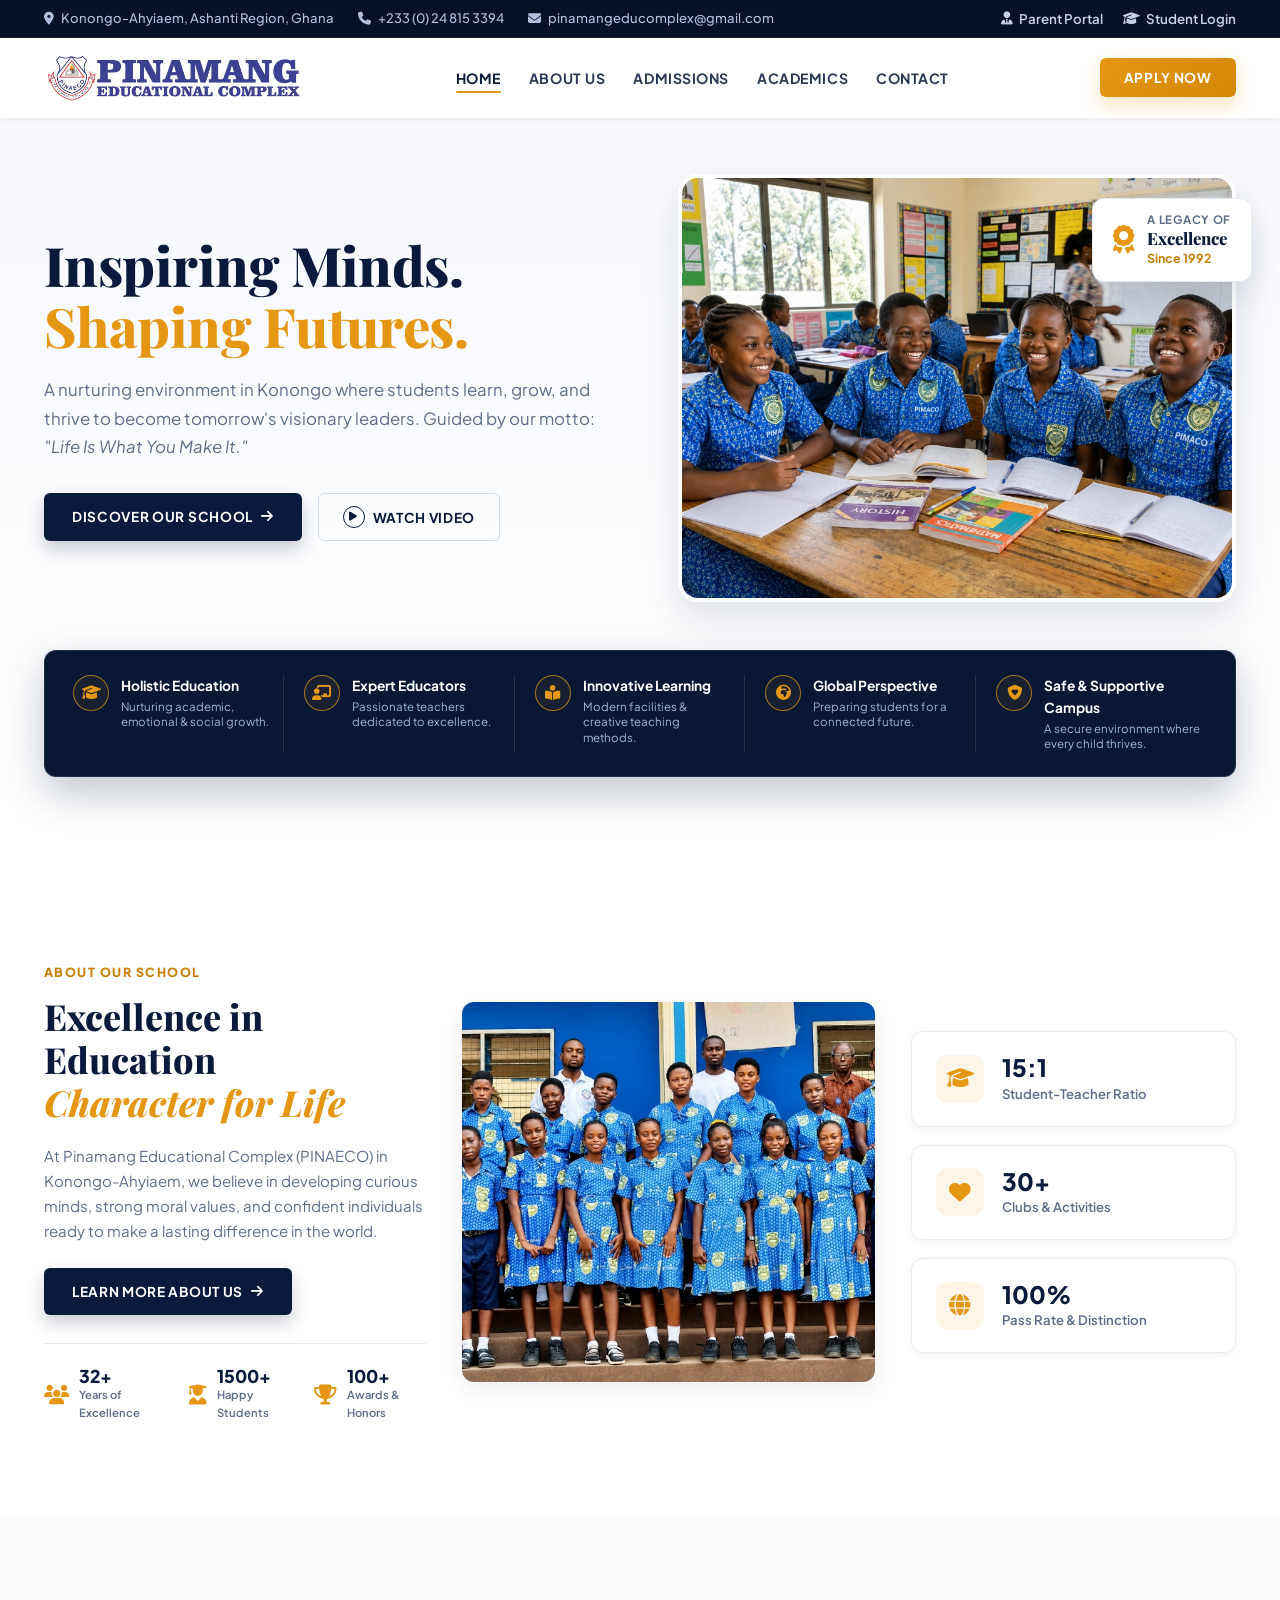
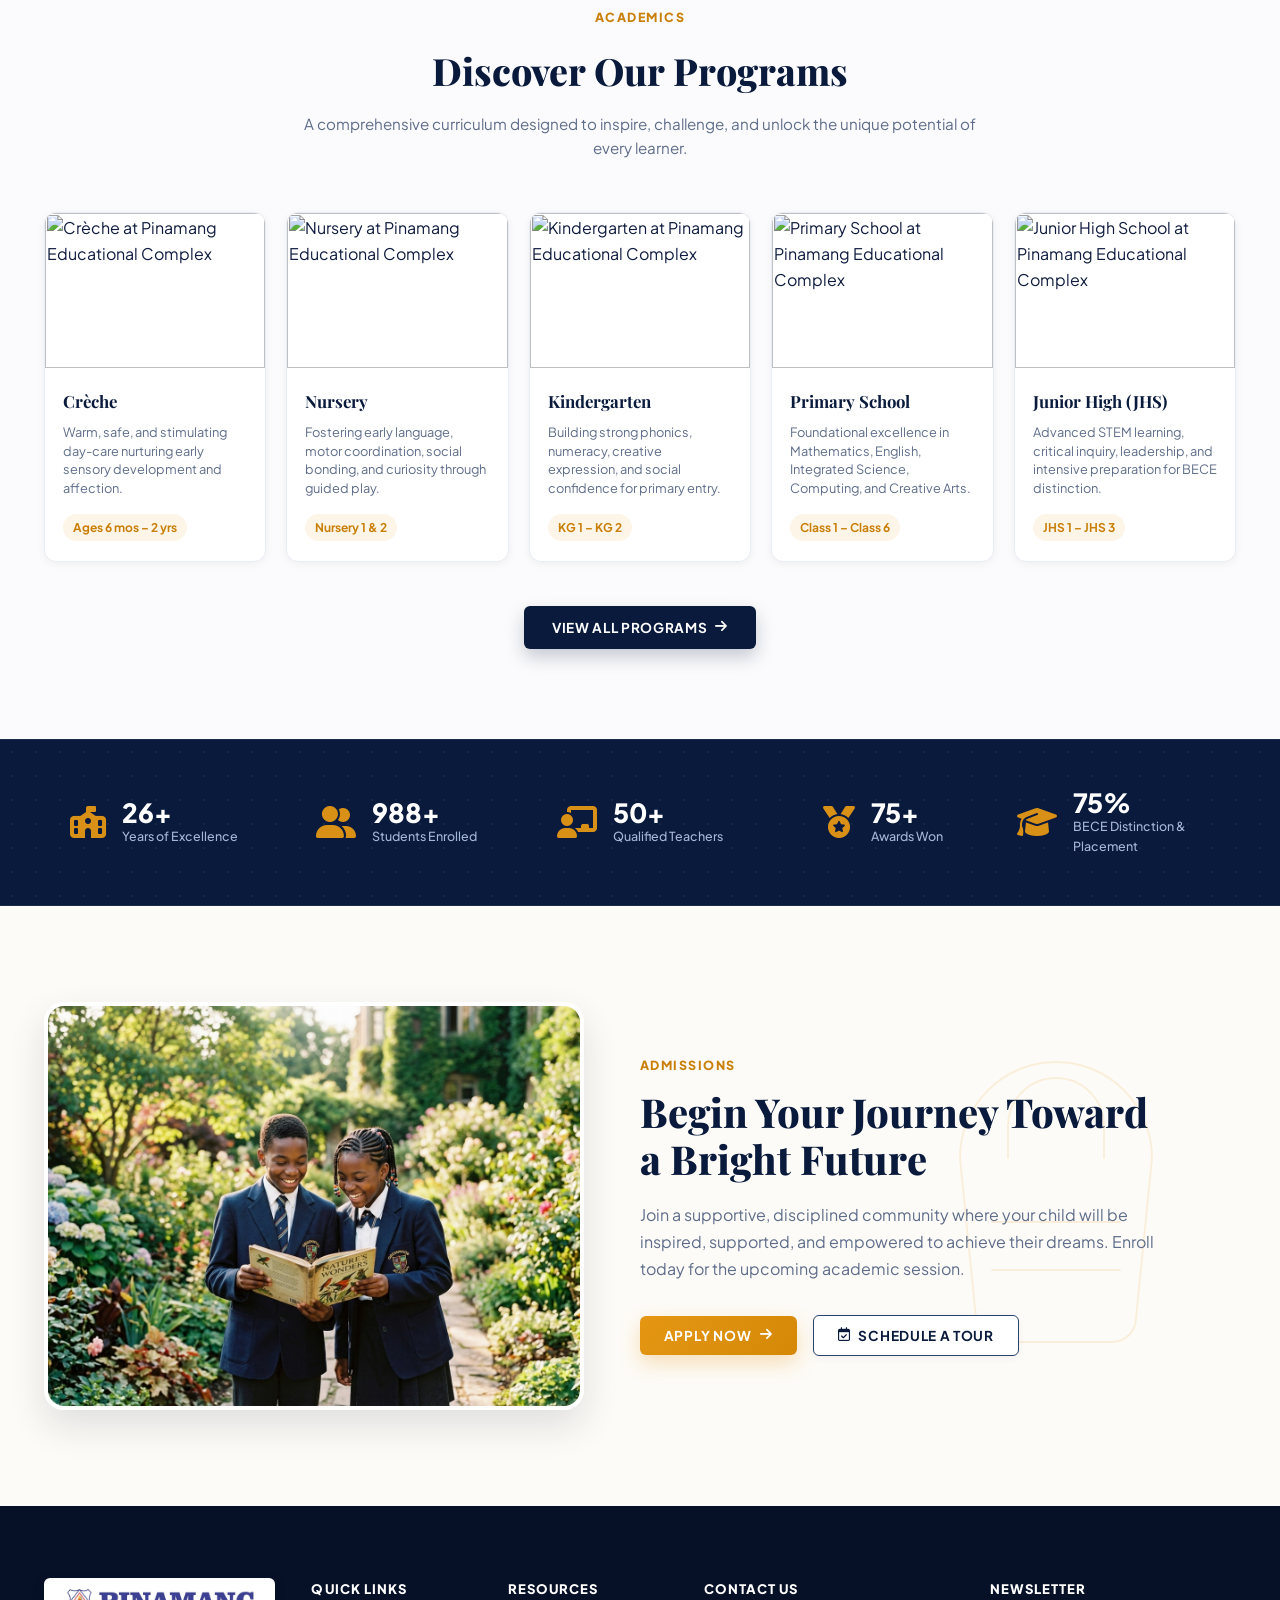
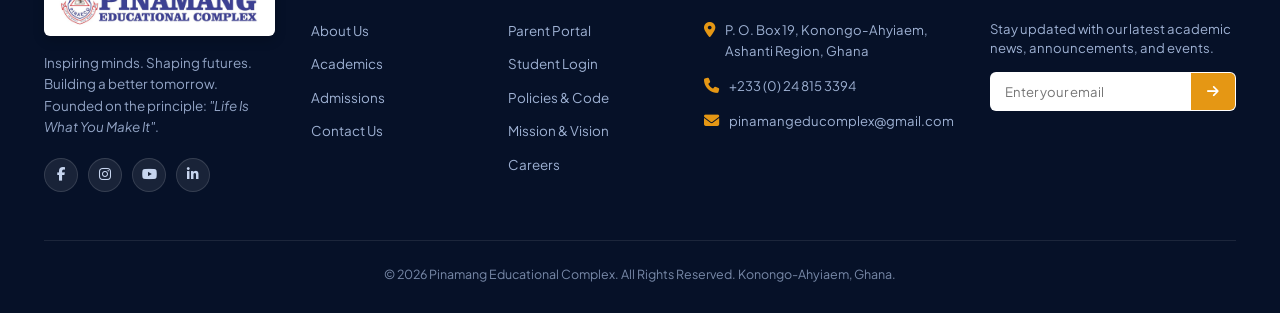
==== index.html @ 4470c917 "first commit" ====
<!-- ==========================================================================
       SEO, AEO (Answer Engine Optimization) & GEO (Generative Engine Optimization)
       ========================================================================== -->
  <title>Pinamang Educational Complex | Konongo - Excellence in Basic Education</title>
  <meta name="description" content="Pinamang Educational Complex (PINAECO) in Konongo-Ahyiaem, Ghana. Established in 1992. Premier Crèche, Nursery, Kindergarten, Primary & JHS education. Motto: 'Life Is What You Make It'.">
  <meta name="keywords" content="Pinamang Educational Complex, PINAECO, Konongo school, basic school Konongo-Ahyiaem, best JHS Ashanti Region, BECE distinction Konongo, private school Ghana">
  <meta name="author" content="Pinamang Educational Complex">
  <meta name="robots" content="index, follow, max-snippet:-1, max-image-preview:large, max-video-preview:-1">
  <link rel="canonical" href="http://localhost:3000/">

  <!-- Open Graph / Social -->
  <meta property="og:type" content="website">
  <meta property="og:url" content="http://localhost:3000/">
  <meta property="og:title" content="Pinamang Educational Complex | Konongo, Ghana">
  <meta property="og:description" content="Inspiring Minds, Shaping Futures since 1992. Providing high-standard Crèche, Nursery, Kindergarten, Primary and JHS education in Konongo-Ahyiaem, Ghana.">
  <meta property="og:image" content="http://localhost:3000/assets/images/hero_students.jpg">
  <meta property="og:locale" content="en_GH">
  <meta property="og:site_name" content="Pinamang Educational Complex">

  <!-- Twitter Card -->
  <meta name="twitter:card" content="summary_large_image">
  <meta name="twitter:title" content="Pinamang Educational Complex | Konongo">
  <meta name="twitter:description" content="Inspiring Minds, Shaping Futures since 1992 in Konongo-Ahyiaem, Ghana.">
  <meta name="twitter:image" content="http://localhost:3000/assets/images/hero_students.jpg">

  <!-- Geographic Meta Tags (GEO Local Search) -->
  <meta name="geo.region" content="GH-AH">
  <meta name="geo.placename" content="Konongo-Ahyiaem">
  <meta name="geo.position" content="6.6167;-1.2167">
  <meta name="ICBM" content="6.6167, -1.2167">

  <!-- Google Fonts: Playfair Display & Plus Jakarta Sans -->
  <link rel="preconnect" href="https://fonts.googleapis.com">
  <link rel="preconnect" href="https://fonts.gstatic.com" crossorigin>
  <link href="https://fonts.googleapis.com/css2?family=Playfair+Display:ital,wght@0,600;0,700;0,800;1,600;1,700&family=Plus+Jakarta+Sans:wght@400;500;600;700;800&display=swap" rel="stylesheet">
  
  <!-- FontAwesome Icons -->
  <link rel="stylesheet" href="https://cdnjs.cloudflare.com/ajax/libs/font-awesome/6.5.1/css/all.min.css">
  
  <!-- Custom Styles & Favicon -->
  <link rel="icon" type="image/png" href="assets/images/favicon.png">
  <link rel="stylesheet" href="styles.css">

  <!-- Schema.org JSON-LD (AEO & GEO Knowledge Graph) -->
  <script type="application/ld+json">
  {
    "@context": "https://schema.org",
    "@type": "School",
    "name": "Pinamang Educational Complex",
    "alternateName": "PINAECO",
    "url": "http://localhost:3000",
    "logo": "http://localhost:3000/assets/images/pinamang_logo.png",
    "image": "http://localhost:3000/assets/images/hero_students.jpg",
    "description": "Pinamang Educational Complex in Konongo-Ahyiaem provides comprehensive Crèche, Nursery, Kindergarten, Primary, and Junior High School education.",
    "foundingDate": "1992",
    "slogan": "Life Is What You Make It",
    "address": {
      "@type": "PostalAddress",
      "postOfficeBoxNumber": "P. O. Box 19",
      "addressLocality": "Konongo-Ahyiaem",
      "addressRegion": "Ashanti Region",
      "addressCountry": "GH"
    },
    "geo": {
      "@type": "GeoCoordinates",
      "latitude": "6.6167",
      "longitude": "-1.2167"
    },
    "telephone": "+233248153394",
    "email": "pinamangeducomplex@gmail.com",
    "openingHours": "Mo-Fr 07:30-16:00"
  }
  </script>
</head>
<body>

  <!-- ==========================================================================
       ANIMATED PAGE PRELOADER (PINAECO CREST)
       ========================================================================== -->
  <div class="page-loader" id="pageLoader" aria-hidden="true">
    <div class="loader-crest-wrapper">
      <div class="loader-glow-ring"></div>
      <img src="assets/images/pinamang_crest.png" alt="PINAECO Crest" class="loader-crest-img">
    </div>
    <div class="loader-text-block">
      <div class="loader-school-title">Pinamang Educational Complex</div>
      <div class="loader-school-motto">"Life Is What You Make It"</div>
      <div class="loader-progress-bar">
        <div class="loader-progress-fill"></div>
      </div>
    </div>
  </div>

  <!-- ==========================================================================
       1. TOP UTILITY ANNOUNCEMENT BAR
       ========================================================================== -->
  <aside class="top-bar" aria-label="Quick Contact and Portals">
    <div class="container">
      <div class="top-bar-inner">
        <div class="top-contact-info">
          <span><i class="fa-solid fa-location-dot"></i> Konongo-Ahyiaem, Ashanti Region, Ghana</span>
          <a href="tel:+233248153394"><i class="fa-solid fa-phone"></i> +233 (0) 24 815 3394</a>
          <a href="mailto:pinamangeducomplex@gmail.com"><i class="fa-solid fa-envelope"></i> pinamangeducomplex@gmail.com</a>
        </div>
        <div class="top-portal-links">
          <button class="portal-link" id="openParentPortalBtn">
            <i class="fa-solid fa-user-tie"></i> Parent Portal
          </button>
          <button class="portal-link" id="openStudentPortalBtn">
            <i class="fa-solid fa-graduation-cap"></i> Student Login
          </button>
        </div>
      </div>
    </div>
  </aside>

  <!-- ==========================================================================
       2. MAIN NAVIGATION HEADER
       ========================================================================== -->
  <header class="main-header" id="mainHeader">
    <div class="container">
      <div class="header-inner">
        <!-- Official Logo -->
        <a href="#home" class="brand-logo" id="brandLogo">
          <img src="assets/images/pinamang_logo.png" alt="Pinamang Educational Complex" class="header-logo-img">
        </a>

        <!-- Desktop Navigation -->
        <nav class="nav-container" aria-label="Main Navigation">
          <ul class="nav-menu">
            <li><a href="#home" class="nav-link active">HOME</a></li>
            <li><a href="about.html" class="nav-link">ABOUT US</a></li>
            <li><a href="#admissions" class="nav-link">ADMISSIONS</a></li>
            <li><a href="#academics" class="nav-link">ACADEMICS</a></li>
            <li><a href="#contact" class="nav-link">CONTACT</a></li>
          </ul>
        </nav>

        <!-- Actions -->
        <div class="header-actions">
          <button class="btn-gold" id="headerApplyBtn">
            APPLY NOW
          </button>
          <button class="mobile-toggle-btn" id="mobileMenuToggle" aria-label="Open Navigation Menu">
            <i class="fa-solid fa-bars"></i>
          </button>
        </div>
      </div>
    </div>
  </header>

  <!-- ==========================================================================
       3. HERO SECTION
       ========================================================================== -->
  <section class="hero-section" id="home">
    <div class="container">
      <div class="hero-grid">
        <!-- Hero Text -->
        <div class="hero-content">
          <h1 class="hero-title">
            Inspiring Minds.
            <span class="title-accent">Shaping Futures.</span>
          </h1>
          <p class="hero-subtitle">
            A nurturing environment in Konongo where students learn, grow, and thrive to become tomorrow's visionary leaders. Guided by our motto: <em>"Life Is What You Make It."</em>
          </p>
          <div class="hero-btn-group">
            <a href="#about" class="btn-navy" id="heroDiscoverBtn">
              DISCOVER OUR SCHOOL <i class="fa-solid fa-arrow-right"></i>
            </a>
            <button class="btn-outline-video" id="heroWatchVideoBtn">
              <span class="play-icon-circle"><i class="fa-solid fa-play"></i></span> WATCH VIDEO
            </button>
          </div>
        </div>

        <!-- Hero Image & Floating Badge -->
        <div class="hero-media-wrapper">
          <div class="hero-image-card">
            <img src="assets/images/hero_students.jpg" alt="Pinamang Educational Complex students learning together in classroom" width="600" height="400">
          </div>
          <!-- Floating Legacy Badge -->
          <div class="legacy-badge">
            <i class="fa-solid fa-award badge-icon"></i>
            <div>
              <div class="badge-text-title">A Legacy of</div>
              <div class="badge-main-text">Excellence</div>
              <div class="badge-year">Since 1992</div>
            </div>
          </div>
        </div>
      </div>

      <!-- Floating Navy Feature Bar -->
      <div class="floating-features-bar">
        <div class="features-grid">
          <!-- 1 -->
          <div class="feature-item">
            <div class="feature-icon-box">
              <i class="fa-solid fa-graduation-cap"></i>
            </div>
            <div class="feature-info">
              <h4>Holistic Education</h4>
              <p>Nurturing academic, emotional &amp; social growth.</p>
            </div>
          </div>
          <!-- 2 -->
          <div class="feature-item">
            <div class="feature-icon-box">
              <i class="fa-solid fa-chalkboard-user"></i>
            </div>
            <div class="feature-info">
              <h4>Expert Educators</h4>
              <p>Passionate teachers dedicated to excellence.</p>
            </div>
          </div>
          <!-- 3 -->
          <div class="feature-item">
            <div class="feature-icon-box">
              <i class="fa-solid fa-book-open-reader"></i>
            </div>
            <div class="feature-info">
              <h4>Innovative Learning</h4>
              <p>Modern facilities &amp; creative teaching methods.</p>
            </div>
          </div>
          <!-- 4 -->
          <div class="feature-item">
            <div class="feature-icon-box">
              <i class="fa-solid fa-earth-africa"></i>
            </div>
            <div class="feature-info">
              <h4>Global Perspective</h4>
              <p>Preparing students for a connected future.</p>
            </div>
          </div>
          <!-- 5 -->
          <div class="feature-item">
            <div class="feature-icon-box">
              <i class="fa-solid fa-shield-heart"></i>
            </div>
            <div class="feature-info">
              <h4>Safe &amp; Supportive Campus</h4>
              <p>A secure environment where every child thrives.</p>
            </div>
          </div>
        </div>
      </div>
    </div>
  </section>

  <!-- ==========================================================================
       4. ABOUT OUR SCHOOL SECTION
       ========================================================================== -->
  <section class="about-section" id="about">
    <div class="container">
      <div class="about-grid">
        <!-- Left: Text content -->
        <div class="about-col-left">
          <span class="section-label">ABOUT OUR SCHOOL</span>
          <h2 class="section-title">
            Excellence in Education
            <span class="title-script">Character for Life</span>
          </h2>
          <p class="about-description">
            At Pinamang Educational Complex (PINAECO) in Konongo-Ahyiaem, we believe in developing curious minds, strong moral values, and confident individuals ready to make a lasting difference in the world.
          </p>
          <a href="about.html" class="btn-navy" id="learnMoreAboutBtn">
            LEARN MORE ABOUT US <i class="fa-solid fa-arrow-right"></i>
          </a>
          <div class="about-stats-row">
            <div class="stat-pill-item">
              <i class="fa-solid fa-users stat-pill-icon"></i>
              <div>
                <div class="stat-pill-num">32+</div>
                <div class="stat-pill-lbl">Years of Excellence</div>
              </div>
            </div>
            <div class="stat-pill-item">
              <i class="fa-solid fa-user-graduate stat-pill-icon"></i>
              <div>
                <div class="stat-pill-num">1500+</div>
                <div class="stat-pill-lbl">Happy Students</div>
              </div>
            </div>
            <div class="stat-pill-item">
              <i class="fa-solid fa-trophy stat-pill-icon"></i>
              <div>
                <div class="stat-pill-num">100+</div>
                <div class="stat-pill-lbl">Awards &amp; Honors</div>
              </div>
            </div>
          </div>
        </div>

        <!-- Center: Campus Image -->
        <div class="about-campus-image">
          <img src="assets/images/campus_building.jpg" alt="Pinamang Educational Complex Campus Grounds in Konongo" width="540" height="380">
        </div>

        <!-- Right: Stat Metric Cards -->
        <div class="about-metric-stack">
          <div class="metric-card">
            <div class="metric-card-icon">
              <i class="fa-solid fa-graduation-cap"></i>
            </div>
            <div class="metric-card-content">
              <h3>15:1</h3>
              <p>Student-Teacher Ratio</p>
            </div>
          </div>
          <div class="metric-card">
            <div class="metric-card-icon">
              <i class="fa-solid fa-heart"></i>
            </div>
            <div class="metric-card-content">
              <h3>30+</h3>
              <p>Clubs &amp; Activities</p>
            </div>
          </div>
          <div class="metric-card">
            <div class="metric-card-icon">
              <i class="fa-solid fa-globe"></i>
            </div>
            <div class="metric-card-content">
              <h3>100%</h3>
              <p>Pass Rate &amp; Distinction</p>
            </div>
          </div>
        </div>
      </div>
    </div>
  </section>

  <!-- ==========================================================================
       5. ACADEMICS SECTION ("Discover Our Programs")
       ========================================================================== -->
  <section class="academics-section" id="academics">
    <div class="container">
      <div class="section-header-center">
        <span class="section-label">ACADEMICS</span>
        <h2 class="section-title">Discover Our Programs</h2>
        <p class="section-subtitle">
          A comprehensive curriculum designed to inspire, challenge, and unlock the unique potential of every learner.
        </p>
      </div>

      <div class="programs-grid">
        <!-- 1. Crèche -->
        <div class="program-card" data-program="creche">
          <div class="program-img-box">
            <img src="https://images.unsplash.com/photo-1516627145497-ae6968895b74?auto=format&fit=crop&w=400&q=80" alt="Crèche at Pinamang Educational Complex">
          </div>
          <div class="program-body">
            <h3 class="program-name">Crèche</h3>
            <p class="program-desc">Warm, safe, and stimulating day-care nurturing early sensory development and affection.</p>
            <span class="program-badge-tier">Ages 6 mos – 2 yrs</span>
          </div>
        </div>

        <!-- 2. Nursery -->
        <div class="program-card" data-program="nursery">
          <div class="program-img-box">
            <img src="https://images.unsplash.com/photo-1587654780291-39c9404d746b?auto=format&fit=crop&w=400&q=80" alt="Nursery at Pinamang Educational Complex">
          </div>
          <div class="program-body">
            <h3 class="program-name">Nursery</h3>
            <p class="program-desc">Fostering early language, motor coordination, social bonding, and curiosity through guided play.</p>
            <span class="program-badge-tier">Nursery 1 &amp; 2</span>
          </div>
        </div>

        <!-- 3. Kindergarten (KG) -->
        <div class="program-card" data-program="kindergarten">
          <div class="program-img-box">
            <img src="https://images.unsplash.com/photo-1588072432836-e10032774350?auto=format&fit=crop&w=400&q=80" alt="Kindergarten at Pinamang Educational Complex">
          </div>
          <div class="program-body">
            <h3 class="program-name">Kindergarten</h3>
            <p class="program-desc">Building strong phonics, numeracy, creative expression, and social confidence for primary entry.</p>
            <span class="program-badge-tier">KG 1 – KG 2</span>
          </div>
        </div>

        <!-- 4. Primary School -->
        <div class="program-card" data-program="primary">
          <div class="program-img-box">
            <img src="https://images.unsplash.com/photo-1503676260728-1c00da094a0b?auto=format&fit=crop&w=400&q=80" alt="Primary School at Pinamang Educational Complex">
          </div>
          <div class="program-body">
            <h3 class="program-name">Primary School</h3>
            <p class="program-desc">Foundational excellence in Mathematics, English, Integrated Science, Computing, and Creative Arts.</p>
            <span class="program-badge-tier">Class 1 – Class 6</span>
          </div>
        </div>

        <!-- 5. Junior High School (JHS) -->
        <div class="program-card" data-program="jhs">
          <div class="program-img-box">
            <img src="https://images.unsplash.com/photo-1532094349884-543bc11b234d?auto=format&fit=crop&w=400&q=80" alt="Junior High School at Pinamang Educational Complex">
          </div>
          <div class="program-body">
            <h3 class="program-name">Junior High (JHS)</h3>
            <p class="program-desc">Advanced STEM learning, critical inquiry, leadership, and intensive preparation for BECE distinction.</p>
            <span class="program-badge-tier">JHS 1 – JHS 3</span>
          </div>
        </div>
      </div>

      <div class="academics-cta">
        <button class="btn-navy" id="viewAllProgramsBtn">
          VIEW ALL PROGRAMS <i class="fa-solid fa-arrow-right"></i>
        </button>
      </div>
    </div>
  </section>

  <!-- ==========================================================================
       6. DARK MILESTONE STATS BANNER
       ========================================================================== -->
  <section class="stats-banner-dark" aria-label="School Highlights and Milestones">
    <div class="container">
      <div class="banner-stats-grid">
        <!-- 1 -->
        <div class="banner-stat-item">
          <i class="fa-solid fa-school-flag banner-stat-icon"></i>
          <div>
            <div class="banner-stat-num" data-count="32">32+</div>
            <div class="banner-stat-label">Years of Excellence</div>
          </div>
        </div>
        <!-- 2 -->
        <div class="banner-stat-item">
          <i class="fa-solid fa-user-group banner-stat-icon"></i>
          <div>
            <div class="banner-stat-num" data-count="1500">1500+</div>
            <div class="banner-stat-label">Students Enrolled</div>
          </div>
        </div>
        <!-- 3 -->
        <div class="banner-stat-item">
          <i class="fa-solid fa-chalkboard-user banner-stat-icon"></i>
          <div>
            <div class="banner-stat-num" data-count="80">80+</div>
            <div class="banner-stat-label">Qualified Teachers</div>
          </div>
        </div>
        <!-- 4 -->
        <div class="banner-stat-item">
          <i class="fa-solid fa-medal banner-stat-icon"></i>
          <div>
            <div class="banner-stat-num" data-count="100">100+</div>
            <div class="banner-stat-label">Awards Won</div>
          </div>
        </div>
        <!-- 5 -->
        <div class="banner-stat-item">
          <i class="fa-solid fa-graduation-cap banner-stat-icon"></i>
          <div>
            <div class="banner-stat-num" data-count="98">98%</div>
            <div class="banner-stat-label">BECE Distinction &amp; Placement</div>
          </div>
        </div>
      </div>
    </div>
  </section>

  <!-- ==========================================================================
       7. ADMISSIONS CALLOUT SECTION
       ========================================================================== -->
  <section class="admissions-section" id="admissions">
    <div class="container">
      <div class="admissions-grid">
        <!-- Left: Image -->
        <div class="admissions-media">
          <div class="admissions-image-frame">
            <img src="assets/images/admissions_students.jpg" alt="Students studying together at Pinamang Educational Complex" width="520" height="380">
          </div>
        </div>

        <!-- Right: Content -->
        <div class="admissions-content">
          <span class="section-label">ADMISSIONS</span>
          <h2 class="section-title">
            Begin Your Journey Toward a Bright Future
          </h2>
          <p>
            Join a supportive, disciplined community where your child will be inspired, supported, and empowered to achieve their dreams. Enroll today for the upcoming academic session.
          </p>
          <div class="admissions-btn-group">
            <button class="btn-gold" id="admissionsApplyBtn">
              APPLY NOW <i class="fa-solid fa-arrow-right"></i>
            </button>
            <button class="btn-outline-navy" id="admissionsTourBtn">
              <i class="fa-regular fa-calendar-check"></i> SCHEDULE A TOUR
            </button>
          </div>
        </div>
      </div>
    </div>
  </section>

  <!-- ==========================================================================
       8. COMPREHENSIVE FOOTER
       ========================================================================== -->
  <footer class="main-footer" id="contact">
    <div class="container">
      <div class="footer-top-grid">
        <!-- Col 1: Brand Info -->
        <div class="footer-brand">
          <div class="footer-logo-card">
            <img src="assets/images/pinamang_logo.png" alt="Pinamang Educational Complex" class="footer-logo-img">
          </div>
          <p class="footer-motto-text">
            Inspiring minds. Shaping futures.<br>
            Building a better tomorrow. Founded on the principle: <em>"Life Is What You Make It"</em>.
          </p>
          <div class="footer-social-links">
            <a href="https://facebook.com" target="_blank" rel="noopener noreferrer" class="social-icon-btn" aria-label="Facebook"><i class="fa-brands fa-facebook-f"></i></a>
            <a href="https://instagram.com" target="_blank" rel="noopener noreferrer" class="social-icon-btn" aria-label="Instagram"><i class="fa-brands fa-instagram"></i></a>
            <a href="https://youtube.com" target="_blank" rel="noopener noreferrer" class="social-icon-btn" aria-label="YouTube"><i class="fa-brands fa-youtube"></i></a>
            <a href="https://linkedin.com" target="_blank" rel="noopener noreferrer" class="social-icon-btn" aria-label="LinkedIn"><i class="fa-brands fa-linkedin-in"></i></a>
          </div>
        </div>

        <!-- Col 2: Quick Links -->
        <div class="footer-col">
          <h4 class="footer-col-title">QUICK LINKS</h4>
          <ul class="footer-links-list">
            <li><a href="about.html">About Us</a></li>
            <li><a href="#academics">Academics</a></li>
            <li><a href="#admissions">Admissions</a></li>
            <li><a href="#contact">Contact Us</a></li>
          </ul>
        </div>

        <!-- Col 3: Resources -->
        <div class="footer-col">
          <h4 class="footer-col-title">RESOURCES</h4>
          <ul class="footer-links-list">
            <li><a href="#" class="open-portal-parent">Parent Portal</a></li>
            <li><a href="#" class="open-portal-student">Student Login</a></li>
            <li><a href="about.html#policies">Policies &amp; Code</a></li>
            <li><a href="about.html#mission-vision">Mission &amp; Vision</a></li>
            <li><a href="#contact">Careers</a></li>
          </ul>
        </div>

        <!-- Col 4: Contact Us -->
        <div class="footer-col">
          <h4 class="footer-col-title">CONTACT US</h4>
          <div class="footer-contact-items">
            <div class="footer-contact-item">
              <i class="fa-solid fa-location-dot"></i>
              <span>P. O. Box 19, Konongo-Ahyiaem, Ashanti Region, Ghana</span>
            </div>
            <div class="footer-contact-item">
              <i class="fa-solid fa-phone"></i>
              <span>+233 (0) 24 815 3394</span>
            </div>
            <div class="footer-contact-item">
              <i class="fa-solid fa-envelope"></i>
              <span>pinamangeducomplex@gmail.com</span>
            </div>
          </div>
        </div>

        <!-- Col 5: Newsletter -->
        <div class="footer-col">
          <h4 class="footer-col-title">NEWSLETTER</h4>
          <p class="newsletter-desc">Stay updated with our latest academic news, announcements, and events.</p>
          <form class="newsletter-form" id="newsletterForm">
            <input type="email" class="newsletter-input" placeholder="Enter your email" required id="newsletterEmail">
            <button type="submit" class="newsletter-btn" aria-label="Subscribe to newsletter">
              <i class="fa-solid fa-arrow-right"></i>
            </button>
          </form>
        </div>
      </div>

      <!-- Footer Bottom -->
      <div class="footer-bottom-bar">
        <p>© 2026 Pinamang Educational Complex. All Rights Reserved. Konongo-Ahyiaem, Ghana.</p>
      </div>
    </div>
  </footer>

  <!-- ==========================================================================
       MODALS
       ========================================================================== -->

  <!-- 1. Admission Application Modal (Enhanced Detailed Fields) -->
  <div class="modal-overlay" id="admissionModal">
    <div class="modal-box modal-lg">
      <div class="modal-header">
        <div>
          <h3>Online Admission Application</h3>
          <span style="font-size: 0.76rem; color: #a4b7d8;">Academic Year 2026/2027 • Pinamang Educational Complex</span>
        </div>
        <button class="modal-close-btn" id="closeAdmissionModal" aria-label="Close modal"><i class="fa-solid fa-xmark"></i></button>
      </div>
      <div class="modal-body">
        <form id="admissionForm">
          <!-- Section 1: Student Information -->
          <div class="form-section-title">
            <i class="fa-solid fa-user-graduate"></i> 1. Student Personal Information
          </div>
          
          <div class="form-grid-3">
            <div class="form-group" style="grid-column: span 2;">
              <label class="form-label" for="appStudentName">Student's Full Legal Name <span style="color:red;">*</span></label>
              <input type="text" id="appStudentName" class="form-input" placeholder="e.g. Kwame Osei Mensah" required>
            </div>
            <div class="form-group">
              <label class="form-label" for="appDob">Date of Birth <span style="color:red;">*</span></label>
              <input type="date" id="appDob" class="form-input" required>
            </div>
          </div>

          <div class="form-grid-3">
            <div class="form-group">
              <label class="form-label" for="appGender">Gender <span style="color:red;">*</span></label>
              <select id="appGender" class="form-select" required>
                <option value="">Select Gender</option>
                <option value="male">Male</option>
                <option value="female">Female</option>
              </select>
            </div>
            <div class="form-group">
              <label class="form-label" for="appNationality">Nationality <span style="color:red;">*</span></label>
              <input type="text" id="appNationality" class="form-input" value="Ghanaian" required>
            </div>
            <div class="form-group">
              <label class="form-label" for="appHomeLanguage">Primary Spoken Language</label>
              <input type="text" id="appHomeLanguage" class="form-input" placeholder="e.g. English / Twi">
            </div>
          </div>

          <div class="form-grid-2">
            <div class="form-group">
              <label class="form-label" for="appGrade">Applying For Grade / Level <span style="color:red;">*</span></label>
              <select id="appGrade" class="form-select" required>
                <option value="">Select Level</option>
                <option value="creche">Crèche (Ages 6 mos - 2 yrs)</option>
                <option value="nursery">Nursery (Nursery 1 &amp; 2)</option>
                <option value="kg">Kindergarten (KG 1 - KG 2)</option>
                <option value="primary">Primary School (Class 1 - 6)</option>
                <option value="jhs">Junior High School (JHS 1 - 3)</option>
              </select>
            </div>
            <div class="form-group">
              <label class="form-label" for="appPrevSchool">Previous School Attended (If applicable)</label>
              <input type="text" id="appPrevSchool" class="form-input" placeholder="e.g. St. Peter's Preparatory, Konongo">
            </div>
          </div>

          <!-- Section 2: Parent / Guardian Details -->
          <div class="form-section-title">
            <i class="fa-solid fa-users"></i> 2. Parent / Primary Guardian Details
          </div>

          <div class="form-grid-2">
            <div class="form-group">
              <label class="form-label" for="appParentName">Parent / Guardian Full Name <span style="color:red;">*</span></label>
              <input type="text" id="appParentName" class="form-input" placeholder="e.g. Mr. Emmanuel Mensah" required>
            </div>
            <div class="form-group">
              <label class="form-label" for="appParentRel">Relationship to Student <span style="color:red;">*</span></label>
              <select id="appParentRel" class="form-select" required>
                <option value="">Select Relationship</option>
                <option value="father">Father</option>
                <option value="mother">Mother</option>
                <option value="guardian">Legal Guardian</option>
                <option value="other">Other Relative</option>
              </select>
            </div>
          </div>

          <div class="form-grid-3">
            <div class="form-group">
              <label class="form-label" for="appPhone">Primary Phone <span style="color:red;">*</span></label>
              <input type="tel" id="appPhone" class="form-input" placeholder="e.g. 024 815 3394" required>
            </div>
            <div class="form-group">
              <label class="form-label" for="appWhatsApp">WhatsApp Number</label>
              <input type="tel" id="appWhatsApp" class="form-input" placeholder="e.g. 024 815 3394">
            </div>
            <div class="form-group">
              <label class="form-label" for="appEmail">Email Address <span style="color:red;">*</span></label>
              <input type="email" id="appEmail" class="form-input" placeholder="e.g. parent@gmail.com" required>
            </div>
          </div>

          <div class="form-grid-2">
            <div class="form-group">
              <label class="form-label" for="appDigitalAddress">GhanaPost GPS Digital Address</label>
              <input type="text" id="appDigitalAddress" class="form-input" placeholder="e.g. AK-0024-8153">
            </div>
            <div class="form-group">
              <label class="form-label" for="appOccupation">Occupation / Place of Work</label>
              <input type="text" id="appOccupation" class="form-input" placeholder="e.g. Health Practitioner / Business Owner">
            </div>
          </div>

          <div class="form-group">
            <label class="form-label" for="appAddress">Residential Address in Konongo / Ashanti Region <span style="color:red;">*</span></label>
            <input type="text" id="appAddress" class="form-input" placeholder="e.g. Konongo-Ahyiaem, Near Municipal Assembly" required>
          </div>

          <!-- Section 3: Emergency & Medical Information -->
          <div class="form-section-title">
            <i class="fa-solid fa-heart-pulse"></i> 3. Emergency Contact &amp; Medical Details
          </div>

          <div class="form-grid-3">
            <div class="form-group">
              <label class="form-label" for="appEmergName">Emergency Contact Person</label>
              <input type="text" id="appEmergName" class="form-input" placeholder="e.g. Auntie Mary">
            </div>
            <div class="form-group">
              <label class="form-label" for="appEmergPhone">Emergency Phone</label>
              <input type="tel" id="appEmergPhone" class="form-input" placeholder="e.g. 020 123 4567">
            </div>
            <div class="form-group">
              <label class="form-label" for="appBloodGroup">Blood Group</label>
              <select id="appBloodGroup" class="form-select">
                <option value="">Unknown / Select</option>
                <option value="O+">O Positive (O+)</option>
                <option value="O-">O Negative (O-)</option>
                <option value="A+">A Positive (A+)</option>
                <option value="A-">A Negative (A-)</option>
                <option value="B+">B Positive (B+)</option>
                <option value="B-">B Negative (B-)</option>
                <option value="AB+">AB Positive (AB+)</option>
                <option value="AB-">AB Negative (AB-)</option>
              </select>
            </div>
          </div>

          <div class="form-group">
            <label class="form-label" for="appMedicalNotes">Known Allergies, Dietary Restrictions or Medical Conditions</label>
            <textarea id="appMedicalNotes" class="form-textarea" rows="2" placeholder="e.g. Asthmatic, peanut allergy, or None"></textarea>
          </div>

          <!-- Section 4: Document Checklist & Declaration -->
          <div class="form-section-title">
            <i class="fa-solid fa-file-circle-check"></i> 4. Documents &amp; Parent Declaration
          </div>

          <p class="form-helper-text" style="margin-bottom: 8px;">
            Please indicate documents available for submission during campus verification:
          </p>

          <div class="form-checkbox-group">
            <label class="custom-checkbox-label">
              <input type="checkbox" checked> Copy of Birth Certificate / Weighing Card
            </label>
            <label class="custom-checkbox-label">
              <input type="checkbox" checked> 2 Recent Passport Photographs
            </label>
            <label class="custom-checkbox-label">
              <input type="checkbox"> Previous School Terminal Report (if transferring)
            </label>
            <label class="custom-checkbox-label">
              <input type="checkbox" checked> Health / Immunization Record
            </label>
          </div>

          <div style="margin-top: 14px; padding: 12px 14px; background: #fff8eb; border-left: 3px solid var(--accent-gold); border-radius: var(--radius-sm);">
            <label class="custom-checkbox-label" style="font-weight: 600;">
              <input type="checkbox" required id="appDeclaration">
              I hereby declare that all information provided is accurate, and I agree to uphold Pinamang Educational Complex's school policies and disciplinary code.
            </label>
          </div>

          <button type="submit" class="btn-gold" style="width: 100%; margin-top: 20px; padding: 14px 28px; font-size: 0.92rem;">
            SUBMIT OFFICIAL ADMISSION APPLICATION <i class="fa-solid fa-paper-plane"></i>
          </button>
        </form>
      </div>
    </div>
  </div>

  <!-- 2. Schedule a Tour Modal -->
  <div class="modal-overlay" id="tourModal">
    <div class="modal-box">
      <div class="modal-header">
        <h3>Schedule a Campus Tour</h3>
        <button class="modal-close-btn" id="closeTourModal"><i class="fa-solid fa-xmark"></i></button>
      </div>
      <div class="modal-body">
        <p style="font-size: 0.88rem; color: var(--text-muted); margin-bottom: 16px;">
          Experience our vibrant classrooms, modern science laboratories, sports grounds, and scenic Konongo campus in person.
        </p>
        <form id="tourForm">
          <div class="form-group">
            <label class="form-label" for="tourName">Your Full Name</label>
            <input type="text" id="tourName" class="form-input" placeholder="e.g. Sarah Osei" required>
          </div>
          <div class="form-grid-2">
            <div class="form-group">
              <label class="form-label" for="tourDate">Preferred Date</label>
              <input type="date" id="tourDate" class="form-input" required>
            </div>
            <div class="form-group">
              <label class="form-label" for="tourTime">Preferred Time Slot</label>
              <select id="tourTime" class="form-select" required>
                <option value="09:00">Morning (9:00 AM - 11:00 AM)</option>
                <option value="14:00">Afternoon (2:00 PM - 4:00 PM)</option>
              </select>
            </div>
          </div>
          <div class="form-grid-2">
            <div class="form-group">
              <label class="form-label" for="tourPhone">Phone Number</label>
              <input type="tel" id="tourPhone" class="form-input" placeholder="024 815 3394" required>
            </div>
            <div class="form-group">
              <label class="form-label" for="tourVisitors">Number of Visitors</label>
              <input type="number" id="tourVisitors" class="form-input" value="2" min="1" max="10">
            </div>
          </div>
          <button type="submit" class="btn-navy" style="width: 100%; margin-top: 10px;">
            CONFIRM TOUR RESERVATION <i class="fa-regular fa-calendar-check"></i>
          </button>
        </form>
      </div>
    </div>
  </div>

  <!-- 3. Portal Login Modal -->
  <div class="modal-overlay" id="portalModal">
    <div class="modal-box">
      <div class="modal-header">
        <h3 id="portalModalTitle">School Portal Login</h3>
        <button class="modal-close-btn" id="closePortalModal"><i class="fa-solid fa-xmark"></i></button>
      </div>
      <div class="modal-body">
        <form id="portalForm">
          <div class="form-group">
            <label class="form-label" for="portalId" id="portalIdLabel">Student / Parent ID</label>
            <input type="text" id="portalId" class="form-input" placeholder="e.g. PEC-2026-042" required>
          </div>
          <div class="form-group">
            <label class="form-label" for="portalPassword">Password</label>
            <input type="password" id="portalPassword" class="form-input" placeholder="••••••••" required>
          </div>
          <div style="display: flex; justify-content: space-between; align-items: center; margin-bottom: 18px; font-size: 0.82rem;">
            <label><input type="checkbox" checked> Remember me</label>
            <a href="#" style="color: var(--accent-gold); font-weight: 600;">Forgot password?</a>
          </div>
          <button type="submit" class="btn-navy" style="width: 100%;">
            SIGN IN TO PORTAL <i class="fa-solid fa-arrow-right-to-bracket"></i>
          </button>
        </form>
      </div>
    </div>
  </div>

  <!-- 4. Video Tour Modal -->
  <div class="modal-overlay" id="videoModal">
    <div class="modal-box" style="max-width: 720px; background: #000; border-radius: 12px; overflow: hidden;">
      <div class="modal-header" style="background: #111; border-bottom: 1px solid #333;">
        <h3>Pinamang Educational Complex - Campus Video Showcase</h3>
        <button class="modal-close-btn" id="closeVideoModal"><i class="fa-solid fa-xmark"></i></button>
      </div>
      <div class="modal-body" style="padding: 0;">
        <div style="position: relative; padding-bottom: 56.25%; height: 0; overflow: hidden;">
          <iframe style="position: absolute; top:0; left: 0; width: 100%; height: 100%; border:0;" 
                  src="https://www.youtube-nocookie.com/embed/dQw4w9WgXcQ?autoplay=0" 
                  title="Pinamang Video Showcase" 
                  allow="accelerometer; autoplay; clipboard-write; encrypted-media; gyroscope; picture-in-picture" 
                  allowfullscreen>
          </iframe>
        </div>
      </div>
    </div>
  </div>

  <!-- Toast Notification -->
  <div class="toast-notification" id="toastNotice">
    <i class="fa-solid fa-circle-check" style="color: var(--accent-gold); font-size: 1.2rem;"></i>
    <span id="toastMessage">Success notification</span>
  </div>

  <!-- Script -->
  <script src="app.js"></script>
</body>
</html>
---- styles.css ----
/* ==========================================================================
   PINAMANG EDUCATIONAL COMPLEX (PINAECO) - KONONGO
   Primary Stylesheet & Design System
   ========================================================================== */

:root {
  /* Brand Color Palette */
  --primary-navy: #091a3c;
  --primary-navy-dark: #061128;
  --primary-navy-light: #122856;
  --navy-accent-bar: #081734;
  --accent-gold: #e59714;
  --accent-gold-hover: #c97f08;
  --accent-gold-light: #fdf5e7;
  --accent-gold-badge: #d48806;
  
  /* Neutral Palette */
  --bg-page: #fbfbfe;
  --bg-warm-card: #f9f7f4;
  --bg-card-hover: #ffffff;
  --bg-light-blue: #f2f5fb;
  --text-dark: #0f1c3f;
  --text-muted: #5e6d8a;
  --text-light: #8e9bb3;
  --white: #ffffff;
  --border-light: #e5ebf5;
  --border-card: #e8ecf4;
  
  /* Shadows & Elevations */
  --shadow-sm: 0 2px 8px rgba(9, 26, 60, 0.05);
  --shadow-md: 0 8px 24px rgba(9, 26, 60, 0.08);
  --shadow-lg: 0 16px 36px rgba(9, 26, 60, 0.12);
  --shadow-xl: 0 24px 48px rgba(9, 26, 60, 0.16);
  --shadow-gold: 0 8px 20px rgba(229, 151, 20, 0.28);
  
  /* Typography */
  --font-serif: 'Playfair Display', Georgia, serif;
  --font-sans: 'Plus Jakarta Sans', -apple-system, BlinkMacSystemFont, 'Segoe UI', Roboto, sans-serif;
  
  /* Layout & Transitions */
  --container-max: 1240px;
  --transition-fast: 0.2s cubic-bezier(0.4, 0, 0.2, 1);
  --transition-normal: 0.3s cubic-bezier(0.4, 0, 0.2, 1);
  --radius-sm: 6px;
  --radius-md: 12px;
  --radius-lg: 20px;
  --radius-pill: 9999px;
}

/* Reset & Base Styles */
*, *::before, *::after {
  margin: 0;
  padding: 0;
  box-sizing: border-box;
}

html {
  scroll-behavior: smooth;
  font-size: 16px;
}

body {
  font-family: var(--font-sans);
  background-color: var(--bg-page);
  color: var(--text-dark);
  line-height: 1.6;
  overflow-x: hidden;
  -webkit-font-smoothing: antialiased;
}

img {
  max-width: 100%;
  height: auto;
  display: block;
}

a {
  text-decoration: none;
  color: inherit;
  transition: color var(--transition-fast);
}

button {
  cursor: pointer;
  border: none;
  background: none;
  font-family: inherit;
}

.container {
  width: 100%;
  max-width: var(--container-max);
  margin: 0 auto;
  padding: 0 24px;
}

/* ==========================================================================
   TOP UTILITY BAR
   ========================================================================== */
.top-bar {
  background-color: var(--primary-navy-dark);
  color: #c7d2e9;
  font-size: 0.815rem;
  font-weight: 500;
  border-bottom: 1px solid rgba(255, 255, 255, 0.08);
  position: relative;
  z-index: 50;
}

.top-bar-inner {
  display: flex;
  justify-content: space-between;
  align-items: center;
  padding: 8px 0;
  flex-wrap: wrap;
  gap: 12px;
}

.top-contact-info {
  display: flex;
  align-items: center;
  gap: 24px;
  flex-wrap: wrap;
}

.top-contact-info a, .top-contact-info span {
  display: inline-flex;
  align-items: center;
  gap: 7px;
  color: #b0bfdc;
}

.top-contact-info a:hover {
  color: var(--accent-gold);
}

.top-portal-links {
  display: flex;
  align-items: center;
  gap: 20px;
}

.portal-link {
  display: inline-flex;
  align-items: center;
  gap: 6px;
  color: #c7d2e9;
  font-weight: 600;
  cursor: pointer;
  transition: color var(--transition-fast);
}

.portal-link:hover {
  color: var(--accent-gold);
}

/* ==========================================================================
   MAIN HEADER / NAVIGATION
   ========================================================================== */
.main-header {
  background: var(--white);
  box-shadow: var(--shadow-sm);
  position: sticky;
  top: 0;
  z-index: 1000;
  transition: all var(--transition-normal);
}

.main-header.scrolled {
  box-shadow: 0 6px 20px rgba(9, 26, 60, 0.1);
  padding: 2px 0;
}

.header-inner {
  display: flex;
  justify-content: space-between;
  align-items: center;
  padding: 14px 0;
}

/* Brand Logo */
.brand-logo {
  display: flex;
  align-items: center;
  gap: 12px;
  text-decoration: none;
}

.header-logo-img {
  height: 52px;
  max-height: 52px;
  width: auto;
  object-fit: contain;
  transition: transform var(--transition-fast);
}

.brand-logo:hover .header-logo-img {
  transform: scale(1.02);
}

.footer-logo-card {
  background: var(--white);
  padding: 8px 14px;
  border-radius: var(--radius-sm);
  display: inline-block;
  margin-bottom: 16px;
  box-shadow: 0 4px 12px rgba(0, 0, 0, 0.2);
}

.footer-logo-img {
  height: 42px;
  width: auto;
  object-fit: contain;
  display: block;
}

/* Nav Menu */
.nav-menu {
  display: flex;
  align-items: center;
  gap: 28px;
  list-style: none;
}

.nav-link {
  font-size: 0.88rem;
  font-weight: 700;
  color: #2b3956;
  letter-spacing: 0.04em;
  text-transform: uppercase;
  position: relative;
  padding: 6px 0;
  transition: color var(--transition-fast);
}

.nav-link::after {
  content: '';
  position: absolute;
  bottom: 0;
  left: 0;
  width: 0%;
  height: 2.5px;
  background-color: var(--accent-gold);
  border-radius: 2px;
  transition: width var(--transition-normal);
}

.nav-link:hover, .nav-link.active {
  color: var(--primary-navy);
}

.nav-link:hover::after, .nav-link.active::after {
  width: 100%;
}

.header-actions {
  display: flex;
  align-items: center;
  gap: 16px;
}

/* Primary Button */
.btn-gold {
  background: linear-gradient(135deg, #e59714 0%, #d48806 100%);
  color: var(--white);
  font-weight: 700;
  font-size: 0.85rem;
  letter-spacing: 0.06em;
  text-transform: uppercase;
  padding: 11px 24px;
  border-radius: var(--radius-sm);
  box-shadow: var(--shadow-gold);
  display: inline-flex;
  align-items: center;
  justify-content: center;
  gap: 8px;
  transition: all var(--transition-fast);
}

.btn-gold:hover {
  background: linear-gradient(135deg, #f0a324 0%, #de910f 100%);
  transform: translateY(-1.5px);
  box-shadow: 0 10px 24px rgba(229, 151, 20, 0.38);
}

.mobile-toggle-btn {
  display: none;
  font-size: 1.4rem;
  color: var(--primary-navy);
  padding: 6px;
}

/* ==========================================================================
   HERO SECTION
   ========================================================================== */
.hero-section {
  position: relative;
  background: linear-gradient(180deg, #f7f9fd 0%, #ffffff 100%);
  padding: 56px 0 90px;
  overflow: hidden;
}

.hero-grid {
  display: grid;
  grid-template-columns: 1.05fr 1fr;
  gap: 48px;
  align-items: center;
}

.hero-content {
  max-width: 580px;
}

.hero-title {
  font-family: var(--font-serif);
  font-size: 3.4rem;
  font-weight: 800;
  line-height: 1.12;
  color: var(--primary-navy);
  letter-spacing: -0.01em;
  margin-bottom: 20px;
}

.hero-title .title-accent {
  color: var(--accent-gold);
  display: block;
}

.hero-subtitle {
  font-size: 1.05rem;
  line-height: 1.68;
  color: var(--text-muted);
  margin-bottom: 32px;
}

.hero-btn-group {
  display: flex;
  align-items: center;
  gap: 16px;
  flex-wrap: wrap;
}

.btn-navy {
  background-color: var(--primary-navy);
  color: var(--white);
  font-weight: 700;
  font-size: 0.85rem;
  letter-spacing: 0.05em;
  text-transform: uppercase;
  padding: 13px 28px;
  border-radius: var(--radius-sm);
  display: inline-flex;
  align-items: center;
  gap: 8px;
  box-shadow: 0 8px 18px rgba(9, 26, 60, 0.22);
  transition: all var(--transition-fast);
}

.btn-navy:hover {
  background-color: var(--primary-navy-light);
  transform: translateY(-2px);
  box-shadow: 0 12px 24px rgba(9, 26, 60, 0.3);
}

.btn-outline-video {
  background-color: transparent;
  color: var(--primary-navy);
  border: 1.5px solid #d2dceb;
  font-weight: 700;
  font-size: 0.85rem;
  letter-spacing: 0.05em;
  text-transform: uppercase;
  padding: 12px 24px;
  border-radius: var(--radius-sm);
  display: inline-flex;
  align-items: center;
  gap: 8px;
  transition: all var(--transition-fast);
}

.btn-outline-video:hover {
  border-color: var(--primary-navy);
  background-color: rgba(9, 26, 60, 0.04);
}

.btn-outline-video .play-icon-circle {
  width: 22px;
  height: 22px;
  border-radius: 50%;
  border: 1.5px solid var(--primary-navy);
  display: inline-flex;
  align-items: center;
  justify-content: center;
  font-size: 0.65rem;
}

/* Hero Media Wrap */
.hero-media-wrapper {
  position: relative;
  display: flex;
  justify-content: center;
}

.hero-image-card {
  position: relative;
  width: 100%;
  border-radius: var(--radius-lg);
  overflow: hidden;
  box-shadow: var(--shadow-lg);
  border: 4px solid var(--white);
}

.hero-image-card img {
  width: 100%;
  height: 420px;
  object-fit: cover;
  object-position: top center;
  transition: transform 0.6s ease;
}

.hero-image-card:hover img {
  transform: scale(1.03);
}

/* Legacy Floating Badge */
.legacy-badge {
  position: absolute;
  top: 24px;
  right: -16px;
  background: var(--white);
  padding: 12px 20px;
  border-radius: var(--radius-md);
  box-shadow: var(--shadow-lg);
  display: flex;
  align-items: center;
  gap: 12px;
  border: 1px solid var(--border-light);
  z-index: 10;
  animation: subtleFloat 4s ease-in-out infinite alternate;
}

@keyframes subtleFloat {
  0% { transform: translateY(0); }
  100% { transform: translateY(-8px); }
}

.badge-icon {
  font-size: 1.8rem;
  color: var(--accent-gold);
}

.badge-text-title {
  font-size: 0.72rem;
  font-weight: 700;
  color: var(--text-muted);
  text-transform: uppercase;
  letter-spacing: 0.06em;
}

.badge-main-text {
  font-family: var(--font-serif);
  font-size: 1.05rem;
  font-weight: 800;
  color: var(--primary-navy);
  line-height: 1.15;
}

.badge-year {
  font-size: 0.78rem;
  font-weight: 700;
  color: var(--accent-gold-hover);
}

/* Floating Navy Feature Bar */
.floating-features-bar {
  margin-top: 48px;
  background: var(--navy-accent-bar);
  border-radius: var(--radius-md);
  box-shadow: 0 16px 40px rgba(9, 26, 60, 0.25);
  padding: 24px 28px;
  color: var(--white);
  border: 1px solid rgba(255, 255, 255, 0.1);
}

.features-grid {
  display: grid;
  grid-template-columns: repeat(5, 1fr);
  gap: 20px;
}

.feature-item {
  display: flex;
  align-items: flex-start;
  gap: 12px;
  padding-right: 12px;
  border-right: 1px solid rgba(255, 255, 255, 0.12);
}

.feature-item:last-child {
  border-right: none;
  padding-right: 0;
}

.feature-icon-box {
  width: 36px;
  height: 36px;
  min-width: 36px;
  border-radius: 50%;
  border: 1.5px solid rgba(229, 151, 20, 0.7);
  display: flex;
  align-items: center;
  justify-content: center;
  color: var(--accent-gold);
  font-size: 0.95rem;
  background: rgba(229, 151, 20, 0.08);
}

.feature-info h4 {
  font-size: 0.86rem;
  font-weight: 700;
  color: var(--white);
  margin-bottom: 2px;
}

.feature-info p {
  font-size: 0.72rem;
  color: #a4b5d6;
  line-height: 1.35;
}

/* ==========================================================================
   ABOUT OUR SCHOOL SECTION
   ========================================================================== */
.about-section {
  padding: 96px 0;
  background-color: var(--white);
}

.about-grid {
  display: grid;
  grid-template-columns: 1fr 1.08fr 0.85fr;
  gap: 36px;
  align-items: center;
}

.section-label {
  font-size: 0.78rem;
  font-weight: 800;
  color: var(--accent-gold-hover);
  letter-spacing: 0.12em;
  text-transform: uppercase;
  margin-bottom: 12px;
  display: inline-block;
}

.about-col-left .section-title {
  font-family: var(--font-serif);
  font-size: 2.25rem;
  font-weight: 800;
  color: var(--primary-navy);
  line-height: 1.2;
  margin-bottom: 18px;
}

.section-title .title-script {
  color: var(--accent-gold);
  font-style: italic;
  display: block;
}

.about-description {
  font-size: 0.94rem;
  color: var(--text-muted);
  line-height: 1.68;
  margin-bottom: 24px;
}

.about-stats-row {
  display: flex;
  gap: 20px;
  margin-top: 28px;
  padding-top: 24px;
  border-top: 1px solid var(--border-light);
}

.stat-pill-item {
  display: flex;
  align-items: center;
  gap: 10px;
}

.stat-pill-icon {
  color: var(--accent-gold);
  font-size: 1.25rem;
}

.stat-pill-num {
  font-weight: 800;
  font-size: 1.1rem;
  color: var(--primary-navy);
  line-height: 1;
}

.stat-pill-lbl {
  font-size: 0.7rem;
  color: var(--text-muted);
  font-weight: 600;
}

/* Center Campus Image */
.about-campus-image {
  position: relative;
  border-radius: var(--radius-md);
  overflow: hidden;
  box-shadow: var(--shadow-md);
}

.about-campus-image img {
  width: 100%;
  height: 380px;
  object-fit: cover;
}

/* Right Side Metric Cards */
.about-metric-stack {
  display: flex;
  flex-direction: column;
  gap: 18px;
}

.metric-card {
  background: var(--white);
  border: 1px solid var(--border-card);
  border-radius: var(--radius-md);
  padding: 22px 24px;
  display: flex;
  align-items: center;
  gap: 18px;
  box-shadow: var(--shadow-sm);
  transition: all var(--transition-normal);
}

.metric-card:hover {
  transform: translateX(6px);
  border-color: var(--accent-gold);
  box-shadow: var(--shadow-md);
}

.metric-card-icon {
  width: 48px;
  height: 48px;
  min-width: 48px;
  border-radius: 12px;
  background: var(--accent-gold-light);
  color: var(--accent-gold);
  display: flex;
  align-items: center;
  justify-content: center;
  font-size: 1.35rem;
}

.metric-card-content h3 {
  font-family: var(--font-sans);
  font-size: 1.5rem;
  font-weight: 800;
  color: var(--primary-navy);
  line-height: 1.1;
}

.metric-card-content p {
  font-size: 0.82rem;
  font-weight: 600;
  color: var(--text-muted);
  margin-top: 2px;
}

/* ==========================================================================
   ACADEMICS SECTION ("Discover Our Programs")
   ========================================================================== */
.academics-section {
  padding: 90px 0;
  background: #fbfbfd;
  text-align: center;
}

.section-header-center {
  max-width: 680px;
  margin: 0 auto 52px;
}

.section-header-center .section-title {
  font-family: var(--font-serif);
  font-size: 2.35rem;
  font-weight: 800;
  color: var(--primary-navy);
  margin-bottom: 12px;
}

.section-header-center .section-subtitle {
  font-size: 0.95rem;
  color: var(--text-muted);
}

.programs-grid {
  display: grid;
  grid-template-columns: repeat(5, 1fr);
  gap: 20px;
  margin-bottom: 44px;
  text-align: left;
}

.program-card {
  background: var(--white);
  border-radius: var(--radius-md);
  overflow: hidden;
  box-shadow: var(--shadow-sm);
  border: 1px solid var(--border-card);
  display: flex;
  flex-direction: column;
  transition: all var(--transition-normal);
}

.program-card:hover {
  transform: translateY(-8px);
  box-shadow: var(--shadow-lg);
  border-color: rgba(229, 151, 20, 0.4);
}

.program-img-box {
  width: 100%;
  height: 155px;
  overflow: hidden;
  position: relative;
}

.program-img-box img {
  width: 100%;
  height: 100%;
  object-fit: cover;
  transition: transform 0.5s ease;
}

.program-card:hover .program-img-box img {
  transform: scale(1.08);
}

.program-body {
  padding: 20px 18px;
  display: flex;
  flex-direction: column;
  flex-grow: 1;
}

.program-name {
  font-family: var(--font-serif);
  font-size: 1.05rem;
  font-weight: 700;
  color: var(--primary-navy);
  margin-bottom: 8px;
}

.program-desc {
  font-size: 0.8rem;
  color: var(--text-muted);
  line-height: 1.45;
  margin-bottom: 16px;
  flex-grow: 1;
}

.program-badge-tier {
  font-size: 0.75rem;
  font-weight: 700;
  color: var(--accent-gold-hover);
  background: var(--accent-gold-light);
  padding: 4px 10px;
  border-radius: var(--radius-pill);
  display: inline-block;
  align-self: flex-start;
}

.academics-cta {
  display: flex;
  justify-content: center;
}

/* ==========================================================================
   DARK STATS COUNTER BANNER
   ========================================================================== */
.stats-banner-dark {
  background-color: var(--primary-navy);
  background-image: radial-gradient(rgba(255, 255, 255, 0.05) 1px, transparent 0);
  background-size: 24px 24px;
  color: var(--white);
  padding: 48px 0;
  border-top: 1px solid rgba(255, 255, 255, 0.08);
  border-bottom: 1px solid rgba(255, 255, 255, 0.08);
}

.banner-stats-grid {
  display: grid;
  grid-template-columns: repeat(5, 1fr);
  gap: 24px;
}

.banner-stat-item {
  display: flex;
  align-items: center;
  gap: 16px;
  justify-content: center;
  text-align: left;
}

.banner-stat-icon {
  font-size: 2rem;
  color: var(--accent-gold);
  opacity: 0.95;
}

.banner-stat-num {
  font-family: var(--font-sans);
  font-size: 1.65rem;
  font-weight: 800;
  line-height: 1.1;
  color: var(--white);
}

.banner-stat-label {
  font-size: 0.78rem;
  color: #a4b6d8;
  font-weight: 500;
}

/* ==========================================================================
   ADMISSIONS SECTION
   ========================================================================== */
.admissions-section {
  padding: 96px 0;
  background: #fdfbf7;
  position: relative;
  overflow: hidden;
}

/* Subtle sketch drawing background decoration */
.admissions-section::after {
  content: '';
  position: absolute;
  right: 5%;
  top: 50%;
  transform: translateY(-50%);
  width: 320px;
  height: 320px;
  background: url("data:image/svg+xml,%3Csvg xmlns='http://www.w3.org/2000/svg' viewBox='0 0 200 200' fill='none' stroke='%23e59714' stroke-width='1.2' stroke-linecap='round' stroke-linejoin='round' opacity='0.12'%3E%3Cpath d='M40 70 A30 30 0 0 1 160 70 L150 170 A15 15 0 0 1 135 185 L65 185 A15 15 0 0 1 50 170 Z'/%3E%3Cpath d='M70 70 V50 A30 30 0 0 1 130 50 V70'/%3E%3Cpath d='M60 110 H140'/%3E%3Cpath d='M60 140 H140'/%3E%3C/svg%3E") no-repeat center;
  background-size: contain;
  pointer-events: none;
  z-index: 1;
}

.admissions-grid {
  display: grid;
  grid-template-columns: 0.95fr 1.05fr;
  gap: 56px;
  align-items: center;
  position: relative;
  z-index: 2;
}

.admissions-media {
  position: relative;
}

.admissions-image-frame {
  border-radius: var(--radius-lg);
  overflow: hidden;
  box-shadow: var(--shadow-lg);
  border: 4px solid var(--white);
}

.admissions-image-frame img {
  width: 100%;
  height: 400px;
  object-fit: cover;
}

.admissions-content {
  max-width: 520px;
}

.admissions-content .section-title {
  font-family: var(--font-serif);
  font-size: 2.5rem;
  font-weight: 800;
  color: var(--primary-navy);
  line-height: 1.18;
  margin-bottom: 20px;
}

.admissions-content p {
  font-size: 1rem;
  color: var(--text-muted);
  line-height: 1.68;
  margin-bottom: 32px;
}

.admissions-btn-group {
  display: flex;
  align-items: center;
  gap: 16px;
  flex-wrap: wrap;
}

.btn-outline-navy {
  border: 1.5px solid #28416d;
  background: var(--white);
  color: var(--primary-navy);
  font-weight: 700;
  font-size: 0.85rem;
  letter-spacing: 0.05em;
  text-transform: uppercase;
  padding: 11px 24px;
  border-radius: var(--radius-sm);
  display: inline-flex;
  align-items: center;
  gap: 8px;
  box-shadow: var(--shadow-sm);
  transition: all var(--transition-fast);
}

.btn-outline-navy:hover {
  background-color: var(--primary-navy);
  color: var(--white);
  transform: translateY(-2px);
  box-shadow: var(--shadow-md);
}

/* ==========================================================================
   FOOTER
   ========================================================================== */
.main-footer {
  background-color: var(--primary-navy-dark);
  color: #a6b7d6;
  padding: 72px 0 28px;
  font-size: 0.875rem;
}

.footer-top-grid {
  display: grid;
  grid-template-columns: 1.3fr 0.9fr 0.9fr 1.2fr 1.3fr;
  gap: 36px;
  padding-bottom: 48px;
  border-bottom: 1px solid rgba(255, 255, 255, 0.09);
}

/* Col 1: Brand Info */
.footer-brand .footer-logo-title {
  font-family: var(--font-serif);
  font-size: 1.15rem;
  font-weight: 800;
  color: var(--white);
  text-transform: uppercase;
  letter-spacing: 0.05em;
  margin-bottom: 4px;
}

.footer-brand .footer-logo-subtitle {
  font-size: 0.7rem;
  color: var(--accent-gold);
  font-weight: 700;
  text-transform: uppercase;
  letter-spacing: 0.1em;
  margin-bottom: 16px;
}

.footer-motto-text {
  font-size: 0.84rem;
  line-height: 1.6;
  color: #92a4c5;
  margin-bottom: 20px;
}

.footer-social-links {
  display: flex;
  align-items: center;
  gap: 10px;
}

.social-icon-btn {
  width: 34px;
  height: 34px;
  border-radius: 50%;
  background: rgba(255, 255, 255, 0.08);
  border: 1px solid rgba(255, 255, 255, 0.12);
  display: flex;
  align-items: center;
  justify-content: center;
  color: #c7d5ef;
  font-size: 0.85rem;
  transition: all var(--transition-fast);
}

.social-icon-btn:hover {
  background: var(--accent-gold);
  color: var(--white);
  transform: translateY(-2px);
}

/* Col Titles */
.footer-col-title {
  font-family: var(--font-sans);
  font-size: 0.82rem;
  font-weight: 800;
  letter-spacing: 0.08em;
  color: var(--white);
  text-transform: uppercase;
  margin-bottom: 20px;
}

/* Nav Lists */
.footer-links-list {
  list-style: none;
  display: flex;
  flex-direction: column;
  gap: 11px;
}

.footer-links-list a {
  color: #9eb1d3;
  font-size: 0.84rem;
  transition: all var(--transition-fast);
}

.footer-links-list a:hover {
  color: var(--accent-gold);
  transform: translateX(3px);
  display: inline-block;
}

/* Contact Info */
.footer-contact-items {
  display: flex;
  flex-direction: column;
  gap: 14px;
}

.footer-contact-item {
  display: flex;
  align-items: flex-start;
  gap: 10px;
  font-size: 0.82rem;
  color: #9eb1d3;
}

.footer-contact-item i {
  color: var(--accent-gold);
  margin-top: 3px;
  font-size: 0.95rem;
}

/* Newsletter */
.newsletter-desc {
  font-size: 0.82rem;
  color: #9eb1d3;
  line-height: 1.5;
  margin-bottom: 14px;
}

.newsletter-form {
  display: flex;
  border-radius: var(--radius-sm);
  overflow: hidden;
  background: var(--white);
  border: 1px solid rgba(255, 255, 255, 0.2);
}

.newsletter-input {
  border: none;
  outline: none;
  padding: 10px 14px;
  font-size: 0.82rem;
  flex-grow: 1;
  color: var(--text-dark);
  font-family: inherit;
}

.newsletter-btn {
  background: var(--accent-gold);
  color: var(--white);
  border: none;
  padding: 0 16px;
  display: flex;
  align-items: center;
  justify-content: center;
  transition: background var(--transition-fast);
}

.newsletter-btn:hover {
  background: var(--accent-gold-hover);
}

/* Bottom Bar */
.footer-bottom-bar {
  padding-top: 24px;
  text-align: center;
  font-size: 0.78rem;
  color: #7889a8;
}

/* ==========================================================================
   INTERACTIVE MODALS & DRAWER
   ========================================================================== */
.modal-overlay {
  position: fixed;
  top: 0;
  left: 0;
  width: 100vw;
  height: 100vh;
  background: rgba(6, 17, 40, 0.75);
  backdrop-filter: blur(5px);
  display: flex;
  align-items: center;
  justify-content: center;
  z-index: 2000;
  opacity: 0;
  visibility: hidden;
  transition: all var(--transition-normal);
  padding: 20px;
}

.modal-overlay.active {
  opacity: 1;
  visibility: visible;
}

.modal-box {
  background: var(--white);
  border-radius: var(--radius-md);
  max-width: 600px;
  width: 100%;
  max-height: 90vh;
  overflow-y: auto;
  box-shadow: var(--shadow-xl);
  transform: translateY(20px) scale(0.97);
  transition: all var(--transition-normal);
  position: relative;
}

.modal-overlay.active .modal-box {
  transform: translateY(0) scale(1);
}

.modal-header {
  background: var(--primary-navy);
  color: var(--white);
  padding: 20px 24px;
  display: flex;
  align-items: center;
  justify-content: space-between;
}

.modal-header h3 {
  font-family: var(--font-serif);
  font-size: 1.25rem;
  color: var(--white);
}

.modal-close-btn {
  color: #c7d2e9;
  font-size: 1.3rem;
  transition: color var(--transition-fast);
}

.modal-close-btn:hover {
  color: var(--accent-gold);
}

.modal-body {
  padding: 24px;
}

.form-group {
  margin-bottom: 18px;
}

.form-label {
  display: block;
  font-size: 0.82rem;
  font-weight: 700;
  color: var(--primary-navy);
  margin-bottom: 6px;
}

.form-input, .form-select, .form-textarea {
  width: 100%;
  padding: 10px 14px;
  border: 1.5px solid var(--border-light);
  border-radius: var(--radius-sm);
  font-size: 0.88rem;
  font-family: inherit;
  outline: none;
  transition: border-color var(--transition-fast);
}

.form-input:focus, .form-select:focus, .form-textarea:focus {
  border-color: var(--accent-gold);
  box-shadow: 0 0 0 3px rgba(229, 151, 20, 0.15);
}

.form-grid-2 {
  display: grid;
  grid-template-columns: 1fr 1fr;
  gap: 16px;
}

.toast-notification {
  position: fixed;
  bottom: 24px;
  right: 24px;
  background: var(--primary-navy);
  color: var(--white);
  border-left: 4px solid var(--accent-gold);
  padding: 14px 20px;
  border-radius: var(--radius-sm);
  box-shadow: var(--shadow-lg);
  font-size: 0.88rem;
  font-weight: 600;
  z-index: 3000;
  display: flex;
  align-items: center;
  gap: 12px;
  transform: translateY(100px);
  opacity: 0;
  transition: all var(--transition-normal);
}

.toast-notification.active {
  transform: translateY(0);
  opacity: 1;
}

/* ==========================================================================
   RESPONSIVE DESIGN BREAKPOINTS
   ========================================================================== */
@media (max-width: 1120px) {
  .hero-title {
    font-size: 2.8rem;
  }
  .features-grid {
    grid-template-columns: repeat(3, 1fr);
  }
  .about-grid {
    grid-template-columns: 1fr 1fr;
  }
  .about-metric-stack {
    grid-column: span 2;
    flex-direction: row;
  }
  .programs-grid {
    grid-template-columns: repeat(3, 1fr);
  }
  .footer-top-grid {
    grid-template-columns: 1fr 1fr;
    gap: 32px;
  }
}

@media (max-width: 900px) {
  .top-bar-inner {
    flex-direction: column;
    align-items: flex-start;
  }
  .nav-menu {
    display: none;
  }
  .mobile-toggle-btn {
    display: block;
  }
  .hero-grid {
    grid-template-columns: 1fr;
  }
  .legacy-badge {
    right: 12px;
    top: 12px;
  }
  .features-grid {
    grid-template-columns: 1fr 1fr;
  }
  .banner-stats-grid {
    grid-template-columns: repeat(2, 1fr);
  }
  .admissions-grid {
    grid-template-columns: 1fr;
  }
}

@media (max-width: 640px) {
  .hero-title {
    font-size: 2.2rem;
  }
  .features-grid {
    grid-template-columns: 1fr;
  }
  .about-grid {
    grid-template-columns: 1fr;
  }
  .about-metric-stack {
    grid-column: span 1;
    flex-direction: column;
  }
  .programs-grid {
    grid-template-columns: 1fr;
  }
  .banner-stats-grid {
    grid-template-columns: 1fr;
  }
  .footer-top-grid {
    grid-template-columns: 1fr;
  }
  .form-grid-2, .form-grid-3 {
    grid-template-columns: 1fr;
  }
}

/* ==========================================================================
   ABOUT PAGE & EXTENDED INTERIOR STYLES
   ========================================================================== */
.page-hero-banner {
  background: linear-gradient(135deg, var(--primary-navy-dark) 0%, var(--primary-navy) 100%);
  color: var(--white);
  padding: 68px 0 60px;
  position: relative;
  overflow: hidden;
  border-bottom: 3px solid var(--accent-gold);
}

.page-hero-banner::after {
  content: '';
  position: absolute;
  top: 0;
  right: 0;
  bottom: 0;
  left: 0;
  background-image: radial-gradient(rgba(255, 255, 255, 0.06) 1px, transparent 0);
  background-size: 24px 24px;
  pointer-events: none;
}

.page-hero-content {
  position: relative;
  z-index: 2;
  max-width: 820px;
}

.breadcrumb-trail {
  display: flex;
  align-items: center;
  gap: 8px;
  font-size: 0.82rem;
  font-weight: 600;
  color: #a4b7d8;
  margin-bottom: 16px;
  text-transform: uppercase;
  letter-spacing: 0.06em;
}

.breadcrumb-trail a {
  color: var(--accent-gold);
}

.breadcrumb-trail a:hover {
  text-decoration: underline;
}

.page-hero-title {
  font-family: var(--font-serif);
  font-size: 3rem;
  font-weight: 800;
  line-height: 1.15;
  color: var(--white);
  margin-bottom: 16px;
}

.page-hero-title span {
  color: var(--accent-gold);
}

.page-hero-desc {
  font-size: 1.1rem;
  line-height: 1.65;
  color: #c7d5ef;
}

/* Mission & Vision Section */
.mission-vision-section {
  padding: 80px 0;
  background-color: var(--white);
}

.mv-grid {
  display: grid;
  grid-template-columns: repeat(3, 1fr);
  gap: 28px;
  margin-top: 36px;
}

.mv-card {
  background: var(--bg-warm-card);
  border: 1px solid var(--border-card);
  border-radius: var(--radius-md);
  padding: 36px 28px;
  transition: all var(--transition-normal);
  position: relative;
  display: flex;
  flex-direction: column;
}

.mv-card.featured {
  background: linear-gradient(145deg, var(--primary-navy) 0%, var(--primary-navy-light) 100%);
  color: var(--white);
  border-color: var(--primary-navy);
  box-shadow: var(--shadow-lg);
}

.mv-card:hover {
  transform: translateY(-6px);
  box-shadow: var(--shadow-md);
  border-color: var(--accent-gold);
}

.mv-card-icon {
  width: 54px;
  height: 54px;
  border-radius: 14px;
  background: var(--accent-gold-light);
  color: var(--accent-gold);
  display: flex;
  align-items: center;
  justify-content: center;
  font-size: 1.6rem;
  margin-bottom: 20px;
}

.mv-card.featured .mv-card-icon {
  background: rgba(229, 151, 20, 0.2);
  color: var(--accent-gold);
}

.mv-card-title {
  font-family: var(--font-serif);
  font-size: 1.35rem;
  font-weight: 700;
  color: var(--primary-navy);
  margin-bottom: 12px;
}

.mv-card.featured .mv-card-title {
  color: var(--white);
}

.mv-card-text {
  font-size: 0.92rem;
  color: var(--text-muted);
  line-height: 1.65;
  flex-grow: 1;
}

.mv-card.featured .mv-card-text {
  color: #c0cee8;
}

/* Core Values Pills */
.values-container {
  display: grid;
  grid-template-columns: repeat(6, 1fr);
  gap: 16px;
  margin-top: 48px;
}

.value-box {
  background: var(--white);
  border: 1.5px solid var(--border-light);
  border-radius: var(--radius-sm);
  padding: 18px 12px;
  text-align: center;
  transition: all var(--transition-fast);
}

.value-box:hover {
  border-color: var(--accent-gold);
  background: var(--accent-gold-light);
  transform: translateY(-3px);
}

.value-box i {
  font-size: 1.4rem;
  color: var(--accent-gold-hover);
  margin-bottom: 8px;
  display: block;
}

.value-box h4 {
  font-size: 0.85rem;
  font-weight: 700;
  color: var(--primary-navy);
}

/* Policies & Code of Conduct Section */
.policies-section {
  padding: 88px 0;
  background: #f8fafc;
}

.policy-grid {
  display: grid;
  grid-template-columns: repeat(3, 1fr);
  gap: 24px;
  margin-top: 40px;
}

.policy-card {
  background: var(--white);
  border: 1px solid var(--border-card);
  border-radius: var(--radius-md);
  padding: 28px 24px;
  box-shadow: var(--shadow-sm);
  transition: all var(--transition-normal);
  display: flex;
  flex-direction: column;
}

.policy-card:hover {
  transform: translateY(-5px);
  border-color: var(--accent-gold);
  box-shadow: var(--shadow-md);
}

.policy-card-header {
  display: flex;
  align-items: center;
  gap: 14px;
  margin-bottom: 16px;
}

.policy-icon-wrapper {
  width: 44px;
  height: 44px;
  min-width: 44px;
  border-radius: 10px;
  background: var(--bg-light-blue);
  color: var(--primary-navy);
  display: flex;
  align-items: center;
  justify-content: center;
  font-size: 1.25rem;
}

.policy-title {
  font-family: var(--font-serif);
  font-size: 1.12rem;
  font-weight: 700;
  color: var(--primary-navy);
  line-height: 1.25;
}

.policy-summary {
  font-size: 0.86rem;
  color: var(--text-muted);
  line-height: 1.6;
  margin-bottom: 18px;
  flex-grow: 1;
}

.policy-bullets {
  list-style: none;
  font-size: 0.82rem;
  color: #475569;
  display: flex;
  flex-direction: column;
  gap: 8px;
  padding-top: 14px;
  border-top: 1px solid var(--border-light);
}

.policy-bullets li {
  position: relative;
  padding-left: 18px;
}

.policy-bullets li::before {
  content: '✓';
  position: absolute;
  left: 0;
  top: 0;
  color: var(--accent-gold-hover);
  font-weight: 800;
  font-size: 0.8rem;
}

/* History / Heritage Timeline */
.history-section {
  padding: 88px 0;
  background: var(--white);
}

.timeline-track {
  position: relative;
  max-width: 860px;
  margin: 44px auto 0;
  padding-left: 32px;
  border-left: 3px solid #e2e8f0;
}

.timeline-node {
  position: relative;
  margin-bottom: 36px;
}

.timeline-node:last-child {
  margin-bottom: 0;
}

.timeline-dot {
  position: absolute;
  left: -40px;
  top: 4px;
  width: 18px;
  height: 18px;
  border-radius: 50%;
  background: var(--accent-gold);
  border: 3px solid var(--white);
  box-shadow: 0 0 0 2px var(--accent-gold);
}

.timeline-year {
  font-size: 0.82rem;
  font-weight: 800;
  color: var(--accent-gold-hover);
  letter-spacing: 0.08em;
  text-transform: uppercase;
  margin-bottom: 4px;
}

.timeline-heading {
  font-family: var(--font-serif);
  font-size: 1.2rem;
  font-weight: 700;
  color: var(--primary-navy);
  margin-bottom: 8px;
}

.timeline-text {
  font-size: 0.88rem;
  color: var(--text-muted);
  line-height: 1.6;
}

/* Enhanced Admission Form in Modal */
.modal-box.modal-lg {
  max-width: 840px;
}

.form-step-badge {
  display: inline-flex;
  align-items: center;
  gap: 6px;
  background: var(--accent-gold-light);
  color: var(--accent-gold-hover);
  font-size: 0.75rem;
  font-weight: 800;
  padding: 4px 10px;
  border-radius: var(--radius-pill);
  margin-bottom: 12px;
  text-transform: uppercase;
  letter-spacing: 0.05em;
}

.form-section-title {
  display: flex;
  align-items: center;
  gap: 8px;
  font-size: 0.92rem;
  font-weight: 800;
  color: var(--primary-navy);
  text-transform: uppercase;
  letter-spacing: 0.05em;
  padding-bottom: 8px;
  margin: 20px 0 14px;
  border-bottom: 1.5px solid var(--border-light);
}

.form-section-title i {
  color: var(--accent-gold);
}

.form-grid-3 {
  display: grid;
  grid-template-columns: repeat(3, 1fr);
  gap: 16px;
}

.form-checkbox-group {
  display: grid;
  grid-template-columns: repeat(2, 1fr);
  gap: 10px;
  margin: 12px 0;
}

.custom-checkbox-label {
  display: flex;
  align-items: flex-start;
  gap: 8px;
  font-size: 0.82rem;
  color: var(--text-dark);
  cursor: pointer;
}

.custom-checkbox-label input {
  margin-top: 3px;
  accent-color: var(--accent-gold);
}

.form-helper-text {
  font-size: 0.74rem;
  color: var(--text-muted);
  margin-top: 4px;
}

@media (max-width: 960px) {
  .mv-grid, .policy-grid {
    grid-template-columns: 1fr;
  }
  .values-container {
    grid-template-columns: repeat(3, 1fr);
  }
  .form-grid-3 {
    grid-template-columns: 1fr;
  }
  .form-checkbox-group {
    grid-template-columns: 1fr;
  }
}

/* ==========================================================================
   ANIMATED PAGE PRELOADER (FEATURING PINAECO CREST)
   ========================================================================== */
.page-loader {
  position: fixed;
  inset: 0;
  background: radial-gradient(circle at center, #0c2048 0%, #061128 100%);
  z-index: 99999;
  display: flex;
  flex-direction: column;
  align-items: center;
  justify-content: center;
  opacity: 1;
  visibility: visible;
  transition: opacity 0.6s cubic-bezier(0.4, 0, 0.2, 1), visibility 0.6s ease;
}

.page-loader.hidden {
  opacity: 0;
  visibility: hidden;
  pointer-events: none;
}

.loader-crest-wrapper {
  position: relative;
  width: 120px;
  height: 120px;
  display: flex;
  align-items: center;
  justify-content: center;
  margin-bottom: 24px;
}

.loader-glow-ring {
  position: absolute;
  inset: -12px;
  border-radius: 50%;
  border: 2px dashed rgba(229, 151, 20, 0.4);
  animation: rotateLoaderRing 8s linear infinite;
}

.loader-glow-ring::after {
  content: '';
  position: absolute;
  inset: 6px;
  border-radius: 50%;
  border: 2px solid transparent;
  border-top-color: var(--accent-gold);
  border-bottom-color: var(--accent-gold);
  animation: rotateLoaderRingReverse 3s linear infinite;
}

@keyframes rotateLoaderRing {
  from { transform: rotate(0deg); }
  to { transform: rotate(360deg); }
}

@keyframes rotateLoaderRingReverse {
  from { transform: rotate(0deg); }
  to { transform: rotate(-360deg); }
}

.loader-crest-img {
  width: 90px;
  height: 90px;
  object-fit: contain;
  filter: drop-shadow(0 8px 24px rgba(229, 151, 20, 0.45));
  animation: crestPulse 2s ease-in-out infinite alternate;
  z-index: 2;
}

@keyframes crestPulse {
  0% { transform: scale(0.96); filter: drop-shadow(0 4px 16px rgba(229, 151, 20, 0.3)); }
  100% { transform: scale(1.04); filter: drop-shadow(0 10px 28px rgba(229, 151, 20, 0.6)); }
}

.loader-text-block {
  text-align: center;
}

.loader-school-title {
  font-family: var(--font-serif);
  font-size: 1.15rem;
  font-weight: 800;
  color: var(--white);
  letter-spacing: 0.08em;
  text-transform: uppercase;
  margin-bottom: 6px;
}

.loader-school-motto {
  font-size: 0.85rem;
  font-style: italic;
  color: var(--accent-gold);
  letter-spacing: 0.04em;
  margin-bottom: 20px;
}

.loader-progress-bar {
  width: 180px;
  height: 3.5px;
  background: rgba(255, 255, 255, 0.12);
  border-radius: var(--radius-pill);
  overflow: hidden;
  position: relative;
  margin: 0 auto;
}

.loader-progress-fill {
  position: absolute;
  top: 0;
  left: 0;
  height: 100%;
  width: 40%;
  background: linear-gradient(90deg, #d48806, #f5a623, #ffdd80);
  border-radius: var(--radius-pill);
  animation: loaderProgressAnim 1.8s ease-in-out infinite;
}

@keyframes loaderProgressAnim {
  0% { left: -40%; width: 40%; }
  50% { width: 60%; }
  100% { left: 100%; width: 40%; }
}
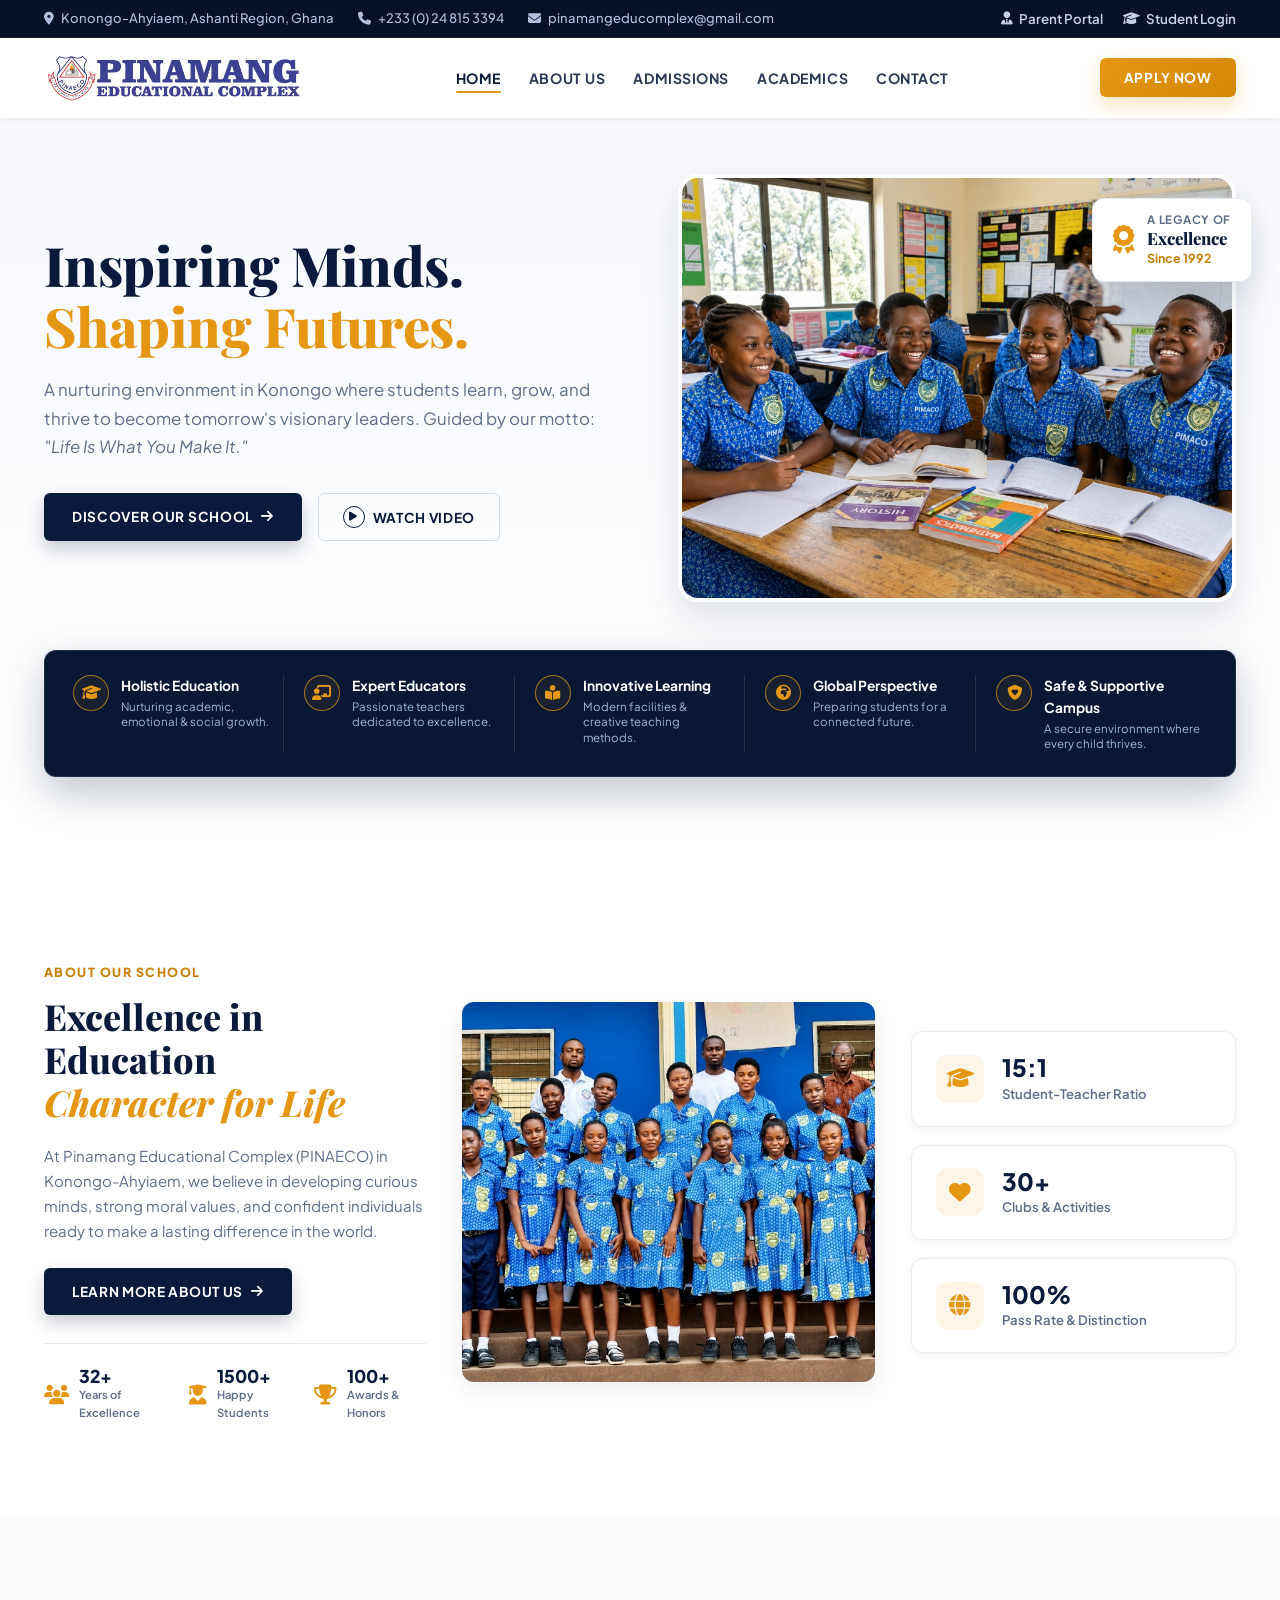
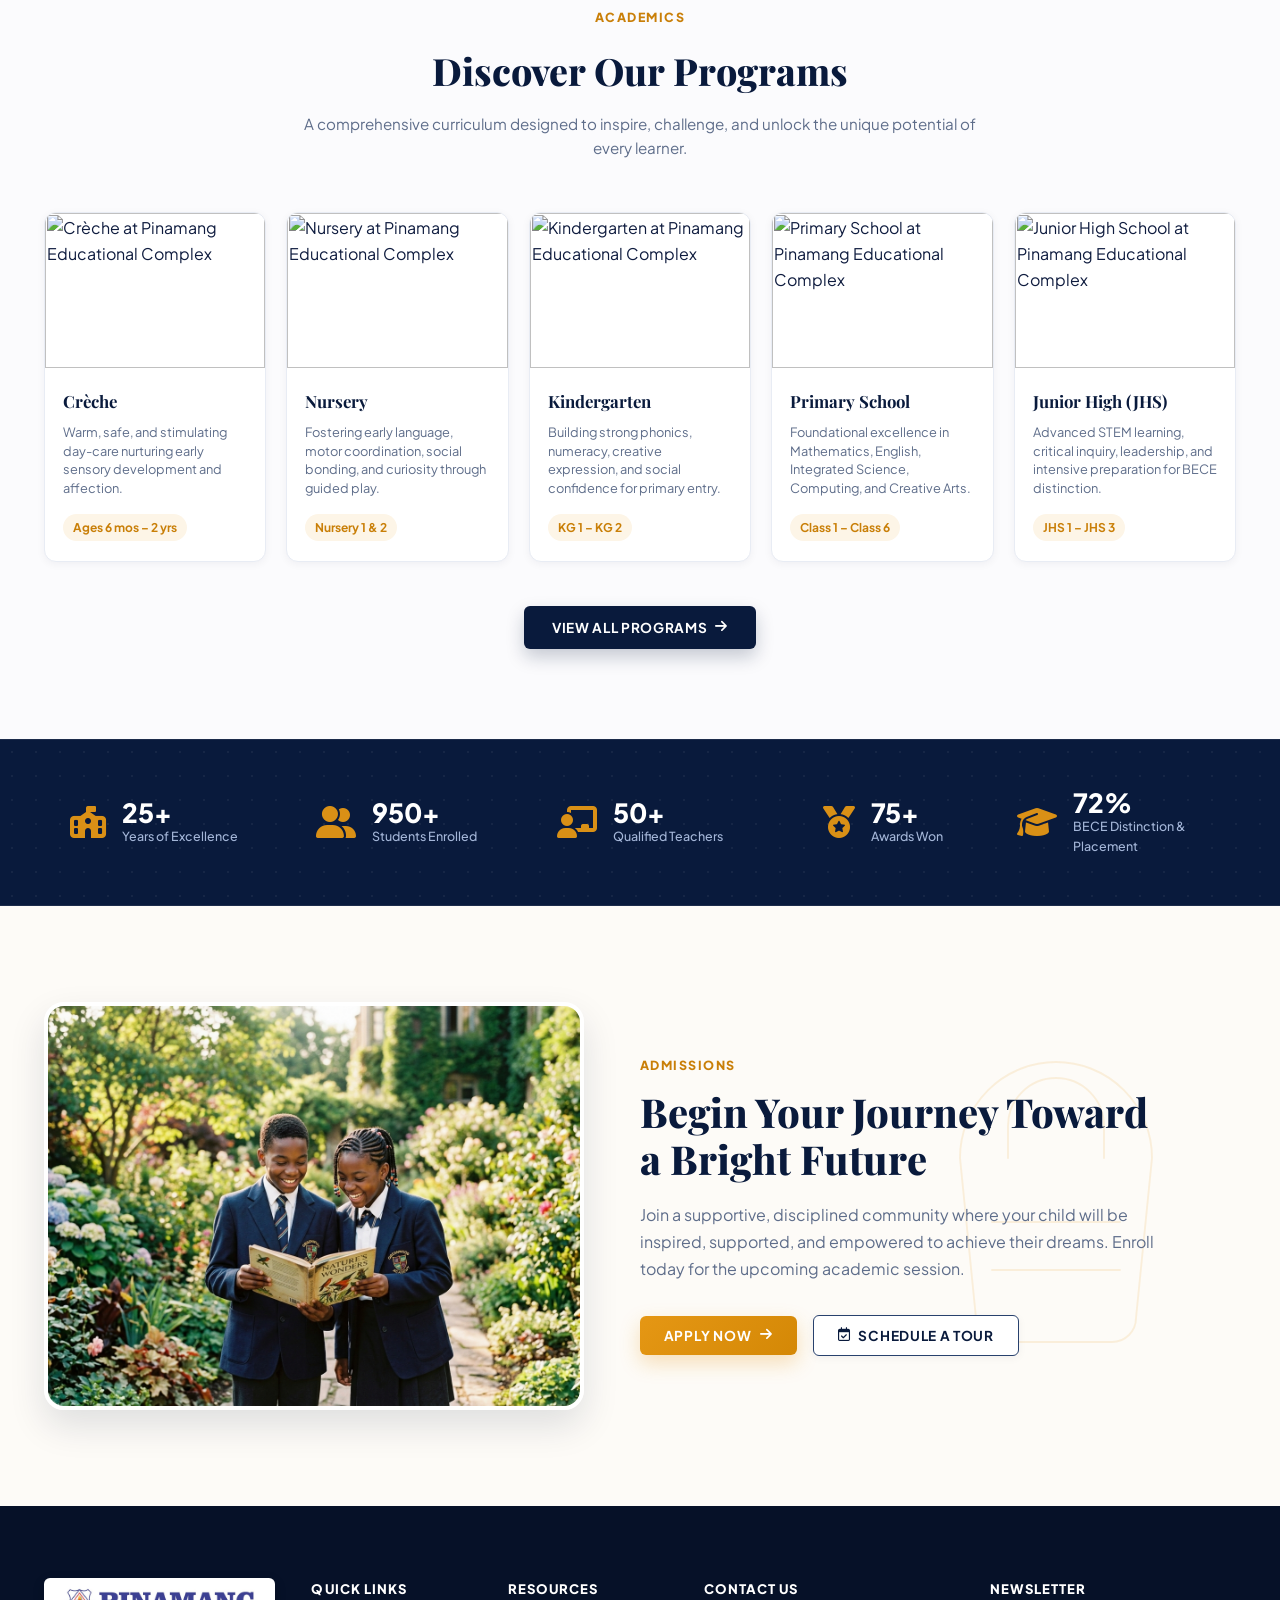
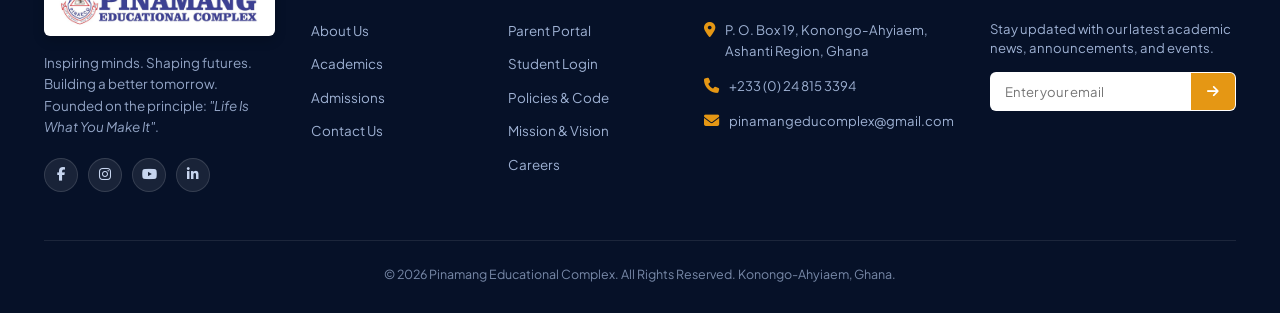
==== commit 903fc986: "Update" ====
--- a/index.html
+++ b/index.html
@@ -114,6 +114,9 @@
     </div>
   </aside>
 
+  <!-- Mobile Navigation Backdrop -->
+  <div class="mobile-nav-backdrop" id="mobileNavBackdrop"></div>
+
   <!-- ==========================================================================
        2. MAIN NAVIGATION HEADER
        ========================================================================== -->
@@ -125,8 +128,14 @@
           <img src="assets/images/pinamang_logo.png" alt="Pinamang Educational Complex" class="header-logo-img">
         </a>
 
-        <!-- Desktop Navigation -->
-        <nav class="nav-container" aria-label="Main Navigation">
+        <!-- Desktop + Mobile Drawer Navigation -->
+        <nav class="nav-container" id="navContainer" aria-label="Main Navigation">
+          <!-- Mobile only elements -->
+          <span class="mobile-nav-brand">PINAECO</span>
+          <button class="mobile-nav-close" id="mobileNavClose" aria-label="Close menu">
+            <i class="fa-solid fa-xmark"></i>
+          </button>
+
           <ul class="nav-menu">
             <li><a href="#home" class="nav-link active">HOME</a></li>
             <li><a href="about.html" class="nav-link">ABOUT US</a></li>
@@ -134,6 +143,13 @@
             <li><a href="#academics" class="nav-link">ACADEMICS</a></li>
             <li><a href="#contact" class="nav-link">CONTACT</a></li>
           </ul>
+
+          <!-- Drawer Apply button (mobile only) -->
+          <div class="nav-drawer-apply">
+            <button class="btn-gold" id="drawerApplyBtn">
+              <i class="fa-solid fa-pen-to-square"></i> APPLY NOW
+            </button>
+          </div>
         </nav>
 
         <!-- Actions -->
@@ -141,7 +157,7 @@
           <button class="btn-gold" id="headerApplyBtn">
             APPLY NOW
           </button>
-          <button class="mobile-toggle-btn" id="mobileMenuToggle" aria-label="Open Navigation Menu">
+          <button class="mobile-toggle-btn" id="mobileMenuToggle" aria-label="Open Navigation Menu" aria-expanded="false">
             <i class="fa-solid fa-bars"></i>
           </button>
         </div>
--- a/styles.css
+++ b/styles.css
@@ -283,6 +283,14 @@
   box-shadow: 0 10px 24px rgba(229, 151, 20, 0.38);
 }
 
+/* Mobile-only drawer elements — hidden on desktop */
+.mobile-nav-brand,
+.mobile-nav-close,
+.nav-drawer-apply,
+.mobile-nav-backdrop {
+  display: none;
+}
+
 .mobile-toggle-btn {
   display: none;
   font-size: 1.4rem;
@@ -1237,85 +1245,604 @@
 }
 
 /* ==========================================================================
-   RESPONSIVE DESIGN BREAKPOINTS
+   RESPONSIVE DESIGN — PROFESSIONAL MOBILE-FIRST SYSTEM
    ========================================================================== */
+
+/* ---- 1120px: Large Tablet / Small Desktop ---- */
 @media (max-width: 1120px) {
+  .container {
+    padding: 0 20px;
+  }
+
   .hero-title {
     font-size: 2.8rem;
   }
+
   .features-grid {
     grid-template-columns: repeat(3, 1fr);
-  }
+    gap: 16px;
+  }
+
   .about-grid {
     grid-template-columns: 1fr 1fr;
-  }
+    gap: 28px;
+  }
+
   .about-metric-stack {
     grid-column: span 2;
     flex-direction: row;
-  }
+    justify-content: stretch;
+  }
+
+  .metric-card {
+    flex: 1;
+  }
+
   .programs-grid {
     grid-template-columns: repeat(3, 1fr);
-  }
+    gap: 18px;
+  }
+
+  .footer-top-grid {
+    grid-template-columns: 1.2fr 1fr 1fr;
+    gap: 28px;
+  }
+
+  .footer-top-grid .footer-brand {
+    grid-column: span 3;
+    display: flex;
+    flex-direction: row;
+    align-items: flex-start;
+    gap: 32px;
+  }
+
+  .footer-top-grid .footer-brand .footer-logo-card {
+    flex-shrink: 0;
+    margin-bottom: 0;
+  }
+}
+
+/* ---- 900px: Tablet ---- */
+@media (max-width: 900px) {
+  /* Top Bar — compact phone + email only, hide location */
+  .top-bar {
+    display: none;
+  }
+
+  /* Header */
+  .header-inner {
+    padding: 12px 0;
+    position: relative;
+  }
+
+  .header-logo-img {
+    height: 44px;
+  }
+
+  /* Mobile Navigation — hidden by default, revealed as drawer */
+  .nav-container {
+    position: fixed;
+    top: 0;
+    right: -100%;
+    width: min(320px, 85vw);
+    height: 100dvh;
+    background: var(--primary-navy-dark);
+    z-index: 1500;
+    display: flex !important;
+    flex-direction: column;
+    padding: 80px 28px 40px;
+    transition: right 0.35s cubic-bezier(0.4, 0, 0.2, 1);
+    box-shadow: -8px 0 40px rgba(9, 26, 60, 0.5);
+    overflow-y: auto;
+  }
+
+  .nav-container.mobile-open {
+    right: 0;
+  }
+
+  /* Drawer overlay backdrop */
+  .mobile-nav-backdrop {
+    display: none;
+    position: fixed;
+    inset: 0;
+    background: rgba(6, 17, 40, 0.65);
+    backdrop-filter: blur(3px);
+    z-index: 1400;
+  }
+
+  .mobile-nav-backdrop.active {
+    display: block;
+  }
+
+  .nav-menu {
+    display: flex !important;
+    flex-direction: column;
+    gap: 4px;
+    list-style: none;
+    width: 100%;
+  }
+
+  .nav-link {
+    font-size: 1rem;
+    font-weight: 700;
+    color: #c7d5ef;
+    padding: 14px 18px;
+    border-radius: var(--radius-sm);
+    letter-spacing: 0.06em;
+    display: block;
+    transition: all var(--transition-fast);
+    border: 1px solid transparent;
+  }
+
+  .nav-link::after {
+    display: none;
+  }
+
+  .nav-link:hover, .nav-link.active {
+    color: var(--accent-gold);
+    background: rgba(229, 151, 20, 0.08);
+    border-color: rgba(229, 151, 20, 0.2);
+  }
+
+  /* Drawer close X button */
+  .mobile-nav-close {
+    position: absolute;
+    top: 20px;
+    right: 20px;
+    width: 38px;
+    height: 38px;
+    border-radius: 50%;
+    background: rgba(255, 255, 255, 0.08);
+    border: 1px solid rgba(255, 255, 255, 0.15);
+    color: #c7d5ef;
+    display: flex;
+    align-items: center;
+    justify-content: center;
+    font-size: 1.1rem;
+    cursor: pointer;
+    transition: all var(--transition-fast);
+  }
+
+  .mobile-nav-close:hover {
+    background: rgba(229, 151, 20, 0.2);
+    color: var(--accent-gold);
+  }
+
+  /* Drawer brand label at top */
+  .mobile-nav-brand {
+    position: absolute;
+    top: 22px;
+    left: 24px;
+    font-family: var(--font-sans);
+    font-size: 0.72rem;
+    font-weight: 800;
+    text-transform: uppercase;
+    letter-spacing: 0.1em;
+    color: var(--accent-gold);
+  }
+
+  /* Drawer apply button */
+  .nav-drawer-apply {
+    margin-top: auto;
+    padding-top: 28px;
+    border-top: 1px solid rgba(255, 255, 255, 0.1);
+  }
+
+  .nav-drawer-apply .btn-gold {
+    width: 100%;
+    justify-content: center;
+    padding: 14px;
+    font-size: 0.9rem;
+  }
+
+  /* Hamburger toggle — show */
+  .mobile-toggle-btn {
+    display: flex;
+    align-items: center;
+    justify-content: center;
+    width: 42px;
+    height: 42px;
+    border-radius: var(--radius-sm);
+    background: var(--bg-light-blue);
+    color: var(--primary-navy);
+    font-size: 1.2rem;
+    transition: all var(--transition-fast);
+  }
+
+  .mobile-toggle-btn:hover {
+    background: var(--primary-navy);
+    color: var(--white);
+  }
+
+  /* Header APPLY NOW — hide on mobile (only show in drawer) */
+  .header-actions .btn-gold {
+    display: none;
+  }
+
+  /* Hero */
+  .hero-section {
+    padding: 40px 0 72px;
+  }
+
+  .hero-grid {
+    grid-template-columns: 1fr;
+    gap: 36px;
+    text-align: center;
+  }
+
+  .hero-content {
+    max-width: 100%;
+  }
+
+  .hero-btn-group {
+    justify-content: center;
+    gap: 12px;
+  }
+
+  .hero-media-wrapper {
+    max-width: 540px;
+    margin: 0 auto;
+    width: 100%;
+  }
+
+  .legacy-badge {
+    right: 8px;
+    top: 12px;
+    padding: 10px 14px;
+  }
+
+  /* Features bar */
+  .floating-features-bar {
+    margin-top: 36px;
+    padding: 20px 16px;
+  }
+
+  .features-grid {
+    grid-template-columns: 1fr 1fr;
+    gap: 16px;
+  }
+
+  .feature-item {
+    border-right: none;
+    padding-right: 0;
+    border-bottom: 1px solid rgba(255, 255, 255, 0.1);
+    padding-bottom: 12px;
+  }
+
+  .feature-item:nth-child(even) {
+    border-bottom: 1px solid rgba(255, 255, 255, 0.1);
+  }
+
+  .feature-item:last-child, .feature-item:nth-last-child(2):nth-child(odd) {
+    border-bottom: none;
+  }
+
+  /* About section */
+  .about-section {
+    padding: 64px 0;
+  }
+
+  .about-grid {
+    grid-template-columns: 1fr;
+    gap: 36px;
+  }
+
+  .about-col-left {
+    text-align: center;
+  }
+
+  .about-stats-row {
+    justify-content: center;
+    flex-wrap: wrap;
+    gap: 16px;
+  }
+
+  .about-campus-image img {
+    height: 280px;
+  }
+
+  .about-metric-stack {
+    flex-direction: row;
+    flex-wrap: wrap;
+    gap: 14px;
+  }
+
+  .metric-card {
+    flex: 1 1 calc(50% - 7px);
+    min-width: 160px;
+  }
+
+  /* Academics */
+  .academics-section {
+    padding: 64px 0;
+  }
+
+  .programs-grid {
+    grid-template-columns: repeat(2, 1fr);
+    gap: 16px;
+  }
+
+  /* Stats banner */
+  .stats-banner-dark {
+    padding: 36px 0;
+  }
+
+  .banner-stats-grid {
+    grid-template-columns: repeat(2, 1fr);
+    gap: 20px;
+  }
+
+  /* Admissions */
+  .admissions-section {
+    padding: 64px 0;
+  }
+
+  .admissions-grid {
+    grid-template-columns: 1fr;
+    gap: 36px;
+  }
+
+  .admissions-image-frame img {
+    height: 300px;
+  }
+
+  /* Footer */
+  .main-footer {
+    padding: 56px 0 24px;
+  }
+
   .footer-top-grid {
     grid-template-columns: 1fr 1fr;
-    gap: 32px;
-  }
-}
-
-@media (max-width: 900px) {
-  .top-bar-inner {
+    gap: 28px;
+  }
+
+  .footer-brand {
+    grid-column: span 2;
+  }
+}
+
+/* ---- 640px: Mobile ---- */
+@media (max-width: 640px) {
+  .container {
+    padding: 0 16px;
+  }
+
+  /* Hero */
+  .hero-section {
+    padding: 32px 0 56px;
+  }
+
+  .hero-title {
+    font-size: 1.95rem;
+    line-height: 1.18;
+  }
+
+  .hero-subtitle {
+    font-size: 0.96rem;
+  }
+
+  .hero-btn-group {
     flex-direction: column;
-    align-items: flex-start;
-  }
-  .nav-menu {
+    align-items: stretch;
+    gap: 10px;
+  }
+
+  .btn-navy, .btn-gold, .btn-outline-video {
+    width: 100%;
+    justify-content: center;
+    padding: 14px 20px;
+  }
+
+  .hero-image-card img {
+    height: 280px;
+  }
+
+  .legacy-badge {
     display: none;
   }
-  .mobile-toggle-btn {
-    display: block;
-  }
-  .hero-grid {
-    grid-template-columns: 1fr;
-  }
-  .legacy-badge {
-    right: 12px;
-    top: 12px;
-  }
-  .features-grid {
-    grid-template-columns: 1fr 1fr;
-  }
-  .banner-stats-grid {
-    grid-template-columns: repeat(2, 1fr);
-  }
-  .admissions-grid {
-    grid-template-columns: 1fr;
-  }
-}
-
-@media (max-width: 640px) {
-  .hero-title {
-    font-size: 2.2rem;
-  }
+
+  /* Features bar */
   .features-grid {
     grid-template-columns: 1fr;
-  }
-  .about-grid {
-    grid-template-columns: 1fr;
-  }
+    gap: 12px;
+  }
+
+  .feature-item {
+    border-bottom: 1px solid rgba(255, 255, 255, 0.08);
+    padding-bottom: 12px;
+  }
+
+  .feature-item:last-child {
+    border-bottom: none;
+    padding-bottom: 0;
+  }
+
+  /* About section */
+  .about-section {
+    padding: 52px 0;
+  }
+
+  .about-col-left .section-title {
+    font-size: 1.85rem;
+  }
+
+  .about-stats-row {
+    flex-direction: column;
+    gap: 12px;
+  }
+
+  .stat-pill-item {
+    background: var(--bg-light-blue);
+    padding: 12px 16px;
+    border-radius: var(--radius-sm);
+  }
+
   .about-metric-stack {
-    grid-column: span 1;
     flex-direction: column;
-  }
+    gap: 12px;
+  }
+
+  .metric-card {
+    flex: unset;
+  }
+
+  /* Academics */
+  .academics-section {
+    padding: 52px 0;
+  }
+
   .programs-grid {
     grid-template-columns: 1fr;
-  }
+    gap: 14px;
+  }
+
+  .program-card {
+    display: flex;
+    flex-direction: row;
+    align-items: stretch;
+  }
+
+  .program-img-box {
+    width: 110px;
+    min-width: 110px;
+    height: auto;
+  }
+
+  .program-body {
+    padding: 14px 16px;
+  }
+
+  .program-name {
+    font-size: 0.95rem;
+  }
+
+  .program-desc {
+    font-size: 0.78rem;
+    margin-bottom: 10px;
+  }
+
+  .section-header-center {
+    margin-bottom: 36px;
+  }
+
+  .section-header-center .section-title {
+    font-size: 1.85rem;
+  }
+
+  /* Stats banner */
+  .stats-banner-dark {
+    padding: 32px 0;
+  }
+
   .banner-stats-grid {
-    grid-template-columns: 1fr;
-  }
+    grid-template-columns: 1fr 1fr;
+    gap: 16px;
+  }
+
+  .banner-stat-item {
+    flex-direction: column;
+    align-items: center;
+    text-align: center;
+    gap: 8px;
+  }
+
+  .banner-stat-num {
+    font-size: 1.45rem;
+  }
+
+  /* Admissions */
+  .admissions-section {
+    padding: 52px 0;
+  }
+
+  .admissions-image-frame img {
+    height: 240px;
+  }
+
+  .admissions-content .section-title {
+    font-size: 1.9rem;
+  }
+
+  .admissions-btn-group {
+    flex-direction: column;
+    align-items: stretch;
+  }
+
+  .admissions-btn-group .btn-gold,
+  .admissions-btn-group .btn-outline-navy {
+    width: 100%;
+    justify-content: center;
+  }
+
+  /* Footer */
+  .main-footer {
+    padding: 48px 0 20px;
+  }
+
   .footer-top-grid {
     grid-template-columns: 1fr;
-  }
+    gap: 32px;
+  }
+
+  .footer-brand {
+    grid-column: span 1;
+  }
+
+  .footer-bottom-bar {
+    font-size: 0.74rem;
+    padding-top: 18px;
+  }
+
+  /* Form grids */
   .form-grid-2, .form-grid-3 {
     grid-template-columns: 1fr;
+  }
+
+  .form-checkbox-group {
+    grid-template-columns: 1fr;
+  }
+
+  /* Modal */
+  .modal-overlay {
+    padding: 12px;
+    align-items: flex-end;
+  }
+
+  .modal-box {
+    border-radius: var(--radius-md) var(--radius-md) 0 0;
+    max-height: 92dvh;
+  }
+
+  .modal-box.modal-lg {
+    max-width: 100%;
+  }
+
+  /* Toast */
+  .toast-notification {
+    bottom: 16px;
+    right: 16px;
+    left: 16px;
+    right: auto;
+    width: calc(100% - 32px);
+  }
+}
+
+/* ---- 420px: Small phones (iPhone SE, Galaxy A) ---- */
+@media (max-width: 420px) {
+  .hero-title {
+    font-size: 1.7rem;
+  }
+
+  .header-logo-img {
+    height: 38px;
+  }
+
+  .floating-features-bar {
+    padding: 16px 12px;
+  }
+
+  .banner-stats-grid {
+    grid-template-columns: 1fr 1fr;
   }
 }
 
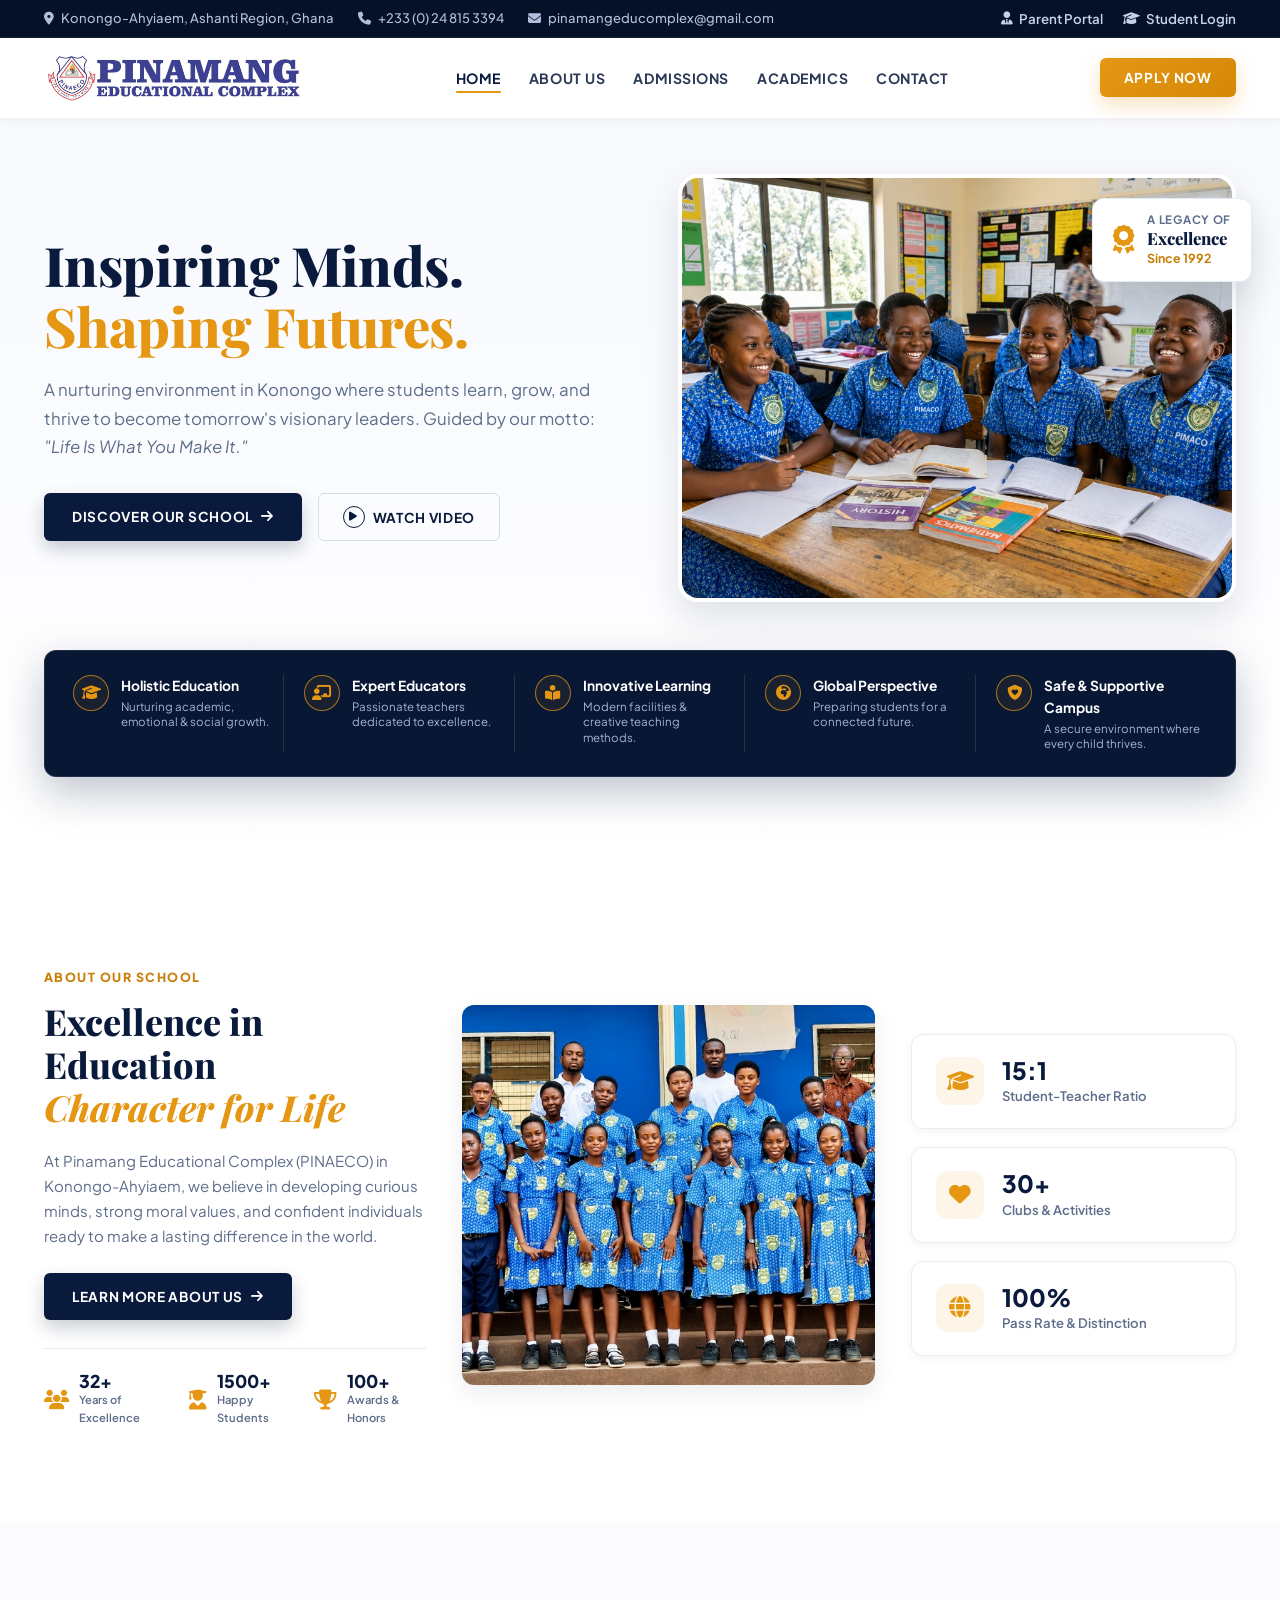
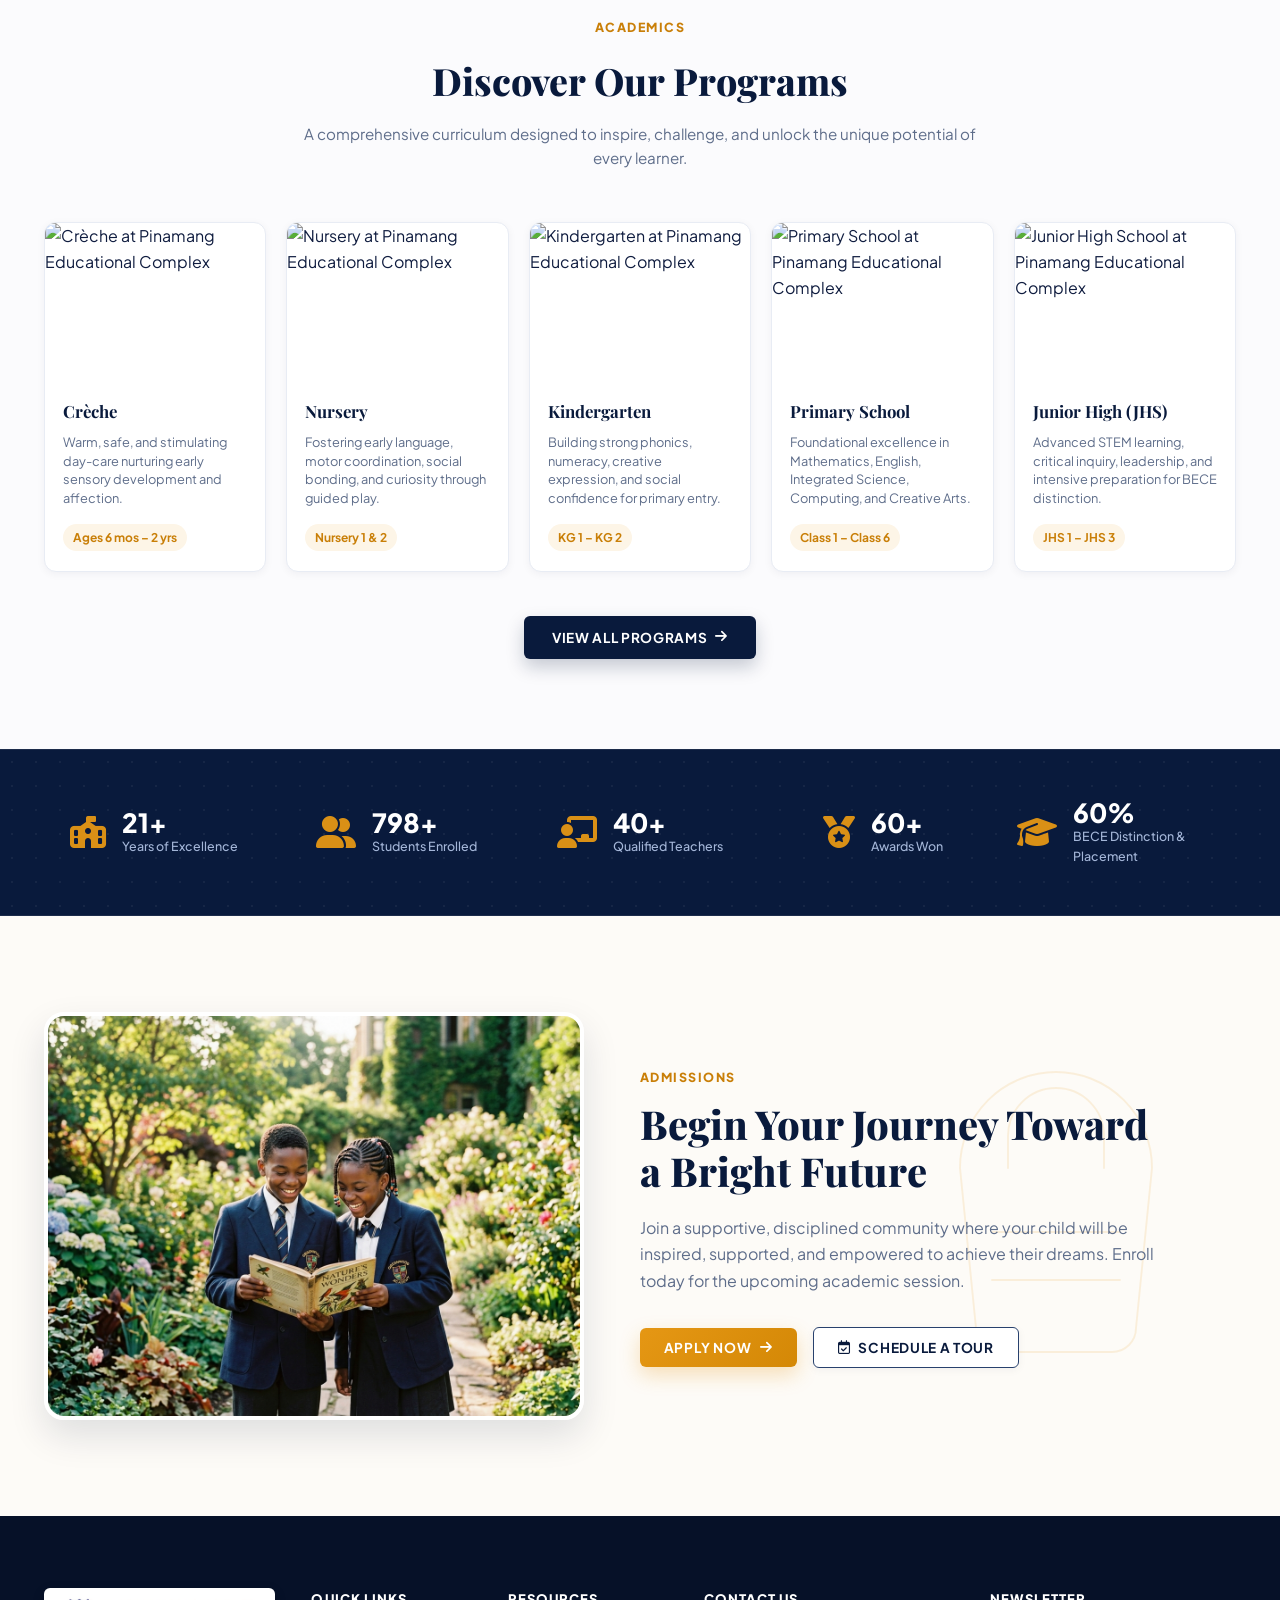
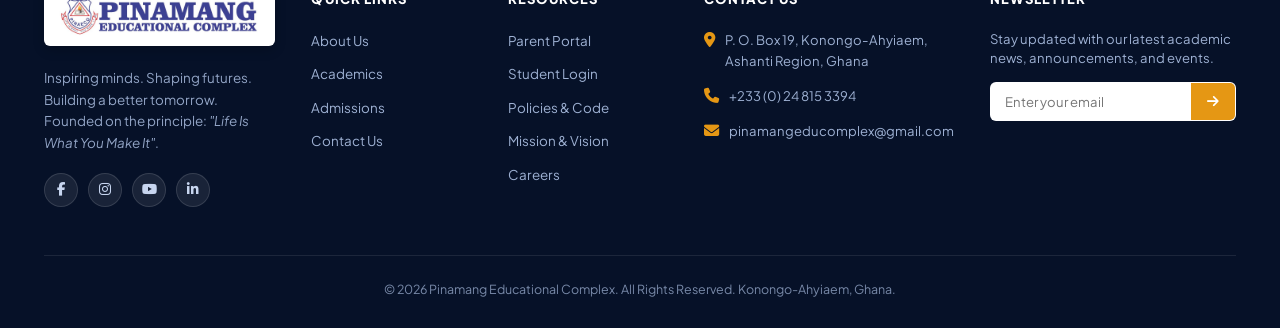
==== commit f96938dc: "fix: complete mobile CSS audit — remove all duplicate breakpoints, clean single responsive source" ====
--- a/index.html
+++ b/index.html
@@ -1,3 +1,9 @@
+<!DOCTYPE html>
+<html lang="en">
+<head>
+  <meta charset="UTF-8">
+  <meta name="viewport" content="width=device-width, initial-scale=1.0">
+
   <!-- ==========================================================================
        SEO, AEO (Answer Engine Optimization) & GEO (Generative Engine Optimization)
        ========================================================================== -->
--- a/styles.css
+++ b/styles.css
@@ -283,20 +283,9 @@
   box-shadow: 0 10px 24px rgba(229, 151, 20, 0.38);
 }
 
-/* Mobile-only drawer elements — hidden on desktop */
-.mobile-nav-brand,
-.mobile-nav-close,
-.nav-drawer-apply,
-.mobile-nav-backdrop {
-  display: none;
-}
-
-.mobile-toggle-btn {
-  display: none;
-  font-size: 1.4rem;
-  color: var(--primary-navy);
-  padding: 6px;
-}
+
+/* Mobile toggle: hidden on desktop by default, shown via responsive block */
+.mobile-toggle-btn { display: none; }
 
 /* ==========================================================================
    HERO SECTION
@@ -1245,606 +1234,329 @@
 }
 
 /* ==========================================================================
-   RESPONSIVE DESIGN — PROFESSIONAL MOBILE-FIRST SYSTEM
+   RESPONSIVE DESIGN — CLEAN MOBILE-FIRST SYSTEM
+   Breakpoints: 1120px | 900px | 640px | 420px
    ========================================================================== */
 
-/* ---- 1120px: Large Tablet / Small Desktop ---- */
+/* ─── Hide mobile-only elements on desktop ─────────────────────────── */
+.mobile-nav-brand,
+.mobile-nav-close,
+.nav-drawer-apply,
+.mobile-nav-backdrop {
+  display: none;
+}
+
+/* ─── 1120px — Large Tablet ─────────────────────────────────────────── */
 @media (max-width: 1120px) {
-  .container {
-    padding: 0 20px;
+  .container { padding: 0 20px; }
+  .hero-title { font-size: 2.8rem; }
+  .features-grid { grid-template-columns: repeat(3, 1fr); gap: 16px; }
+  .about-grid { grid-template-columns: 1fr 1fr; gap: 28px; }
+  .about-metric-stack { grid-column: span 2; flex-direction: row; }
+  .metric-card { flex: 1; }
+  .programs-grid { grid-template-columns: repeat(3, 1fr); gap: 18px; }
+  .footer-top-grid { grid-template-columns: 1fr 1fr 1fr; gap: 28px; }
+  .footer-brand { grid-column: span 3; }
+  .banner-stats-grid { grid-template-columns: repeat(3, 1fr); gap: 20px; }
+}
+
+/* ─── 900px — Tablet / Mobile ───────────────────────────────────────── */
+@media (max-width: 900px) {
+
+  /* Top bar: hide on mobile */
+  .top-bar { display: none; }
+
+  /* Container */
+  .container { padding: 0 18px; }
+
+  /* ── Header ── */
+  .header-inner { padding: 12px 0; }
+  .header-logo-img { height: 46px; }
+
+  /* Hide desktop APPLY NOW in header */
+  .header-actions .btn-gold { display: none; }
+
+  /* Show hamburger */
+  .mobile-toggle-btn {
+    display: flex;
+    align-items: center;
+    justify-content: center;
+    width: 40px;
+    height: 40px;
+    border-radius: var(--radius-sm);
+    background: var(--bg-light-blue);
+    color: var(--primary-navy);
+    font-size: 1.15rem;
+    border: none;
+    cursor: pointer;
+    transition: background var(--transition-fast), color var(--transition-fast);
   }
-
-  .hero-title {
-    font-size: 2.8rem;
-  }
-
-  .features-grid {
-    grid-template-columns: repeat(3, 1fr);
-    gap: 16px;
-  }
-
-  .about-grid {
-    grid-template-columns: 1fr 1fr;
-    gap: 28px;
-  }
-
-  .about-metric-stack {
-    grid-column: span 2;
-    flex-direction: row;
-    justify-content: stretch;
-  }
-
-  .metric-card {
-    flex: 1;
-  }
-
-  .programs-grid {
-    grid-template-columns: repeat(3, 1fr);
-    gap: 18px;
-  }
-
-  .footer-top-grid {
-    grid-template-columns: 1.2fr 1fr 1fr;
-    gap: 28px;
-  }
-
-  .footer-top-grid .footer-brand {
-    grid-column: span 3;
-    display: flex;
-    flex-direction: row;
-    align-items: flex-start;
-    gap: 32px;
-  }
-
-  .footer-top-grid .footer-brand .footer-logo-card {
-    flex-shrink: 0;
-    margin-bottom: 0;
-  }
-}
-
-/* ---- 900px: Tablet ---- */
-@media (max-width: 900px) {
-  /* Top Bar — compact phone + email only, hide location */
-  .top-bar {
-    display: none;
-  }
-
-  /* Header */
-  .header-inner {
-    padding: 12px 0;
-    position: relative;
-  }
-
-  .header-logo-img {
-    height: 44px;
-  }
-
-  /* Mobile Navigation — hidden by default, revealed as drawer */
+  .mobile-toggle-btn:hover { background: var(--primary-navy); color: var(--white); }
+
+  /* ── Mobile drawer ── */
   .nav-container {
     position: fixed;
     top: 0;
     right: -100%;
-    width: min(320px, 85vw);
+    width: min(300px, 82vw);
+    height: 100%;
     height: 100dvh;
     background: var(--primary-navy-dark);
-    z-index: 1500;
+    z-index: 2000;
     display: flex !important;
     flex-direction: column;
-    padding: 80px 28px 40px;
-    transition: right 0.35s cubic-bezier(0.4, 0, 0.2, 1);
-    box-shadow: -8px 0 40px rgba(9, 26, 60, 0.5);
+    padding: 76px 24px 32px;
+    transition: right 0.32s cubic-bezier(0.4, 0, 0.2, 1);
+    box-shadow: -6px 0 32px rgba(0,0,0,0.4);
     overflow-y: auto;
   }
-
-  .nav-container.mobile-open {
-    right: 0;
+  .nav-container.mobile-open { right: 0; }
+
+  /* Mobile-only drawer elements */
+  .mobile-nav-brand {
+    display: block;
+    position: absolute;
+    top: 20px;
+    left: 22px;
+    font-size: 0.7rem;
+    font-weight: 800;
+    letter-spacing: 0.12em;
+    text-transform: uppercase;
+    color: var(--accent-gold);
   }
-
-  /* Drawer overlay backdrop */
+  .mobile-nav-close {
+    display: flex;
+    position: absolute;
+    top: 16px;
+    right: 16px;
+    width: 36px;
+    height: 36px;
+    border-radius: 50%;
+    align-items: center;
+    justify-content: center;
+    background: rgba(255,255,255,0.08);
+    border: 1px solid rgba(255,255,255,0.14);
+    color: #c7d5ef;
+    font-size: 1rem;
+    cursor: pointer;
+    transition: all var(--transition-fast);
+  }
+  .mobile-nav-close:hover { background: rgba(229,151,20,0.2); color: var(--accent-gold); }
+
+  /* Drawer nav menu */
+  .nav-menu {
+    display: flex !important;
+    flex-direction: column;
+    gap: 2px;
+    list-style: none;
+    width: 100%;
+  }
+  .nav-link {
+    display: block;
+    padding: 13px 16px;
+    font-size: 0.95rem;
+    font-weight: 700;
+    color: #c7d5ef;
+    letter-spacing: 0.06em;
+    border-radius: var(--radius-sm);
+    border: 1px solid transparent;
+    transition: all var(--transition-fast);
+  }
+  .nav-link::after { display: none; }
+  .nav-link:hover, .nav-link.active {
+    color: var(--accent-gold);
+    background: rgba(229,151,20,0.08);
+    border-color: rgba(229,151,20,0.18);
+  }
+
+  /* Drawer apply button */
+  .nav-drawer-apply {
+    display: block;
+    margin-top: auto;
+    padding-top: 24px;
+    border-top: 1px solid rgba(255,255,255,0.1);
+  }
+  .nav-drawer-apply .btn-gold {
+    width: 100%;
+    justify-content: center;
+    padding: 13px;
+    font-size: 0.88rem;
+  }
+
+  /* Backdrop */
   .mobile-nav-backdrop {
     display: none;
     position: fixed;
     inset: 0;
-    background: rgba(6, 17, 40, 0.65);
-    backdrop-filter: blur(3px);
-    z-index: 1400;
+    background: rgba(6,17,40,0.6);
+    backdrop-filter: blur(2px);
+    z-index: 1900;
   }
-
-  .mobile-nav-backdrop.active {
-    display: block;
-  }
-
-  .nav-menu {
-    display: flex !important;
-    flex-direction: column;
-    gap: 4px;
-    list-style: none;
-    width: 100%;
-  }
-
-  .nav-link {
-    font-size: 1rem;
-    font-weight: 700;
-    color: #c7d5ef;
-    padding: 14px 18px;
-    border-radius: var(--radius-sm);
-    letter-spacing: 0.06em;
-    display: block;
-    transition: all var(--transition-fast);
-    border: 1px solid transparent;
-  }
-
-  .nav-link::after {
-    display: none;
-  }
-
-  .nav-link:hover, .nav-link.active {
-    color: var(--accent-gold);
-    background: rgba(229, 151, 20, 0.08);
-    border-color: rgba(229, 151, 20, 0.2);
-  }
-
-  /* Drawer close X button */
-  .mobile-nav-close {
-    position: absolute;
-    top: 20px;
-    right: 20px;
-    width: 38px;
-    height: 38px;
-    border-radius: 50%;
-    background: rgba(255, 255, 255, 0.08);
-    border: 1px solid rgba(255, 255, 255, 0.15);
-    color: #c7d5ef;
-    display: flex;
-    align-items: center;
-    justify-content: center;
-    font-size: 1.1rem;
-    cursor: pointer;
-    transition: all var(--transition-fast);
-  }
-
-  .mobile-nav-close:hover {
-    background: rgba(229, 151, 20, 0.2);
-    color: var(--accent-gold);
-  }
-
-  /* Drawer brand label at top */
-  .mobile-nav-brand {
-    position: absolute;
-    top: 22px;
-    left: 24px;
-    font-family: var(--font-sans);
-    font-size: 0.72rem;
-    font-weight: 800;
-    text-transform: uppercase;
-    letter-spacing: 0.1em;
-    color: var(--accent-gold);
-  }
-
-  /* Drawer apply button */
-  .nav-drawer-apply {
-    margin-top: auto;
-    padding-top: 28px;
-    border-top: 1px solid rgba(255, 255, 255, 0.1);
-  }
-
-  .nav-drawer-apply .btn-gold {
-    width: 100%;
-    justify-content: center;
-    padding: 14px;
-    font-size: 0.9rem;
-  }
-
-  /* Hamburger toggle — show */
-  .mobile-toggle-btn {
-    display: flex;
-    align-items: center;
-    justify-content: center;
-    width: 42px;
-    height: 42px;
-    border-radius: var(--radius-sm);
-    background: var(--bg-light-blue);
-    color: var(--primary-navy);
-    font-size: 1.2rem;
-    transition: all var(--transition-fast);
-  }
-
-  .mobile-toggle-btn:hover {
-    background: var(--primary-navy);
-    color: var(--white);
-  }
-
-  /* Header APPLY NOW — hide on mobile (only show in drawer) */
-  .header-actions .btn-gold {
-    display: none;
-  }
-
-  /* Hero */
-  .hero-section {
-    padding: 40px 0 72px;
-  }
-
+  .mobile-nav-backdrop.active { display: block; }
+
+  /* ── Hero ── */
+  .hero-section { padding: 28px 0 36px; }
   .hero-grid {
     grid-template-columns: 1fr;
-    gap: 36px;
-    text-align: center;
-  }
-
-  .hero-content {
-    max-width: 100%;
-  }
-
-  .hero-btn-group {
-    justify-content: center;
-    gap: 12px;
-  }
-
-  .hero-media-wrapper {
-    max-width: 540px;
-    margin: 0 auto;
-    width: 100%;
-  }
-
-  .legacy-badge {
-    right: 8px;
-    top: 12px;
-    padding: 10px 14px;
-  }
-
-  /* Features bar */
-  .floating-features-bar {
-    margin-top: 36px;
-    padding: 20px 16px;
-  }
-
-  .features-grid {
-    grid-template-columns: 1fr 1fr;
-    gap: 16px;
-  }
-
-  .feature-item {
-    border-right: none;
-    padding-right: 0;
-    border-bottom: 1px solid rgba(255, 255, 255, 0.1);
-    padding-bottom: 12px;
-  }
-
-  .feature-item:nth-child(even) {
-    border-bottom: 1px solid rgba(255, 255, 255, 0.1);
-  }
-
-  .feature-item:last-child, .feature-item:nth-last-child(2):nth-child(odd) {
-    border-bottom: none;
-  }
-
-  /* About section */
-  .about-section {
-    padding: 64px 0;
-  }
-
-  .about-grid {
-    grid-template-columns: 1fr;
-    gap: 36px;
-  }
-
-  .about-col-left {
-    text-align: center;
-  }
-
-  .about-stats-row {
-    justify-content: center;
-    flex-wrap: wrap;
-    gap: 16px;
-  }
-
-  .about-campus-image img {
-    height: 280px;
-  }
-
-  .about-metric-stack {
-    flex-direction: row;
-    flex-wrap: wrap;
-    gap: 14px;
-  }
-
-  .metric-card {
-    flex: 1 1 calc(50% - 7px);
-    min-width: 160px;
-  }
-
-  /* Academics */
-  .academics-section {
-    padding: 64px 0;
-  }
-
-  .programs-grid {
-    grid-template-columns: repeat(2, 1fr);
-    gap: 16px;
-  }
-
-  /* Stats banner */
-  .stats-banner-dark {
-    padding: 36px 0;
-  }
-
-  .banner-stats-grid {
-    grid-template-columns: repeat(2, 1fr);
     gap: 20px;
   }
-
-  /* Admissions */
-  .admissions-section {
-    padding: 64px 0;
-  }
-
-  .admissions-grid {
-    grid-template-columns: 1fr;
-    gap: 36px;
-  }
-
-  .admissions-image-frame img {
-    height: 300px;
-  }
-
-  /* Footer */
-  .main-footer {
-    padding: 56px 0 24px;
-  }
-
-  .footer-top-grid {
-    grid-template-columns: 1fr 1fr;
-    gap: 28px;
-  }
-
-  .footer-brand {
-    grid-column: span 2;
-  }
-}
-
-/* ---- 640px: Mobile ---- */
-@media (max-width: 640px) {
-  .container {
-    padding: 0 16px;
-  }
-
-  /* Hero */
-  .hero-section {
-    padding: 32px 0 56px;
-  }
-
-  .hero-title {
-    font-size: 1.95rem;
-    line-height: 1.18;
-  }
-
-  .hero-subtitle {
-    font-size: 0.96rem;
-  }
-
+  .hero-content { max-width: 100%; order: 1; }
+  .hero-media-wrapper { order: 2; width: 100%; }
+  .hero-image-card img { height: 240px; }
+  .legacy-badge { display: none; }
   .hero-btn-group {
     flex-direction: column;
     align-items: stretch;
     gap: 10px;
   }
-
-  .btn-navy, .btn-gold, .btn-outline-video {
+  .hero-btn-group .btn-navy,
+  .hero-btn-group .btn-outline-video {
     width: 100%;
     justify-content: center;
-    padding: 14px 20px;
+    padding: 13px 20px;
   }
 
-  .hero-image-card img {
-    height: 280px;
-  }
-
-  .legacy-badge {
-    display: none;
-  }
-
-  /* Features bar */
-  .features-grid {
-    grid-template-columns: 1fr;
-    gap: 12px;
-  }
-
+  /* ── Features bar ── */
+  .floating-features-bar { margin-top: 24px; padding: 18px 16px; }
+  .features-grid { grid-template-columns: 1fr 1fr; gap: 14px; }
   .feature-item {
-    border-bottom: 1px solid rgba(255, 255, 255, 0.08);
+    border-right: none;
+    padding-right: 0;
+    border-bottom: 1px solid rgba(255,255,255,0.09);
     padding-bottom: 12px;
   }
-
-  .feature-item:last-child {
-    border-bottom: none;
-    padding-bottom: 0;
-  }
-
-  /* About section */
-  .about-section {
-    padding: 52px 0;
-  }
-
-  .about-col-left .section-title {
-    font-size: 1.85rem;
-  }
-
-  .about-stats-row {
-    flex-direction: column;
-    gap: 12px;
-  }
-
+  .feature-item:nth-child(odd):last-child,
+  .feature-item:nth-last-child(-n+2):nth-child(odd),
+  .feature-item:last-child { border-bottom: none; padding-bottom: 0; }
+
+  /* ── About ── */
+  .about-section { padding: 48px 0; }
+  .about-grid { grid-template-columns: 1fr; gap: 24px; }
+  .about-col-left .section-title { font-size: 1.8rem; }
+  .about-campus-image img { height: 260px; }
+  .about-metric-stack { flex-direction: row; flex-wrap: wrap; gap: 12px; }
+  .metric-card { flex: 1 1 calc(50% - 6px); min-width: 140px; }
+  .about-stats-row { flex-wrap: wrap; gap: 12px; }
+
+  /* ── Section labels ── */
+  .section-label { font-size: 0.72rem; letter-spacing: 0.09em; white-space: nowrap; }
+
+  /* ── Academics ── */
+  .academics-section { padding: 48px 0; }
+  .programs-grid { grid-template-columns: 1fr 1fr; gap: 14px; }
+  .section-header-center { margin-bottom: 32px; }
+  .section-header-center .section-title { font-size: 1.9rem; }
+
+  /* ── Stats banner ── */
+  .stats-banner-dark { padding: 32px 0; }
+  .banner-stats-grid { grid-template-columns: repeat(2, 1fr); gap: 18px; }
+  .banner-stat-item { gap: 12px; }
+
+  /* ── Admissions ── */
+  .admissions-section { padding: 52px 0; }
+  .admissions-grid { grid-template-columns: 1fr; gap: 28px; }
+  .admissions-image-frame img { height: 260px; }
+  .admissions-content .section-title { font-size: 2rem; }
+
+  /* ── Footer ── */
+  .main-footer { padding: 52px 0 22px; }
+  .footer-top-grid { grid-template-columns: 1fr 1fr; gap: 28px; }
+  .footer-brand { grid-column: span 2; }
+}
+
+/* ─── 640px — Phone ─────────────────────────────────────────────────── */
+@media (max-width: 640px) {
+  .container { padding: 0 16px; }
+
+  /* ── Hero ── */
+  .hero-section { padding: 20px 0 28px; }
+  .hero-title { font-size: 1.9rem; line-height: 1.15; margin-bottom: 12px; }
+  .hero-subtitle { font-size: 0.93rem; line-height: 1.6; margin-bottom: 20px; }
+  .hero-image-card img { height: 210px; }
+
+  /* ── Features bar ── */
+  .floating-features-bar { padding: 16px 14px; }
+  .features-grid { grid-template-columns: 1fr; gap: 10px; }
+  .feature-item { border-bottom: 1px solid rgba(255,255,255,0.08); padding-bottom: 10px; }
+  .feature-item:last-child { border-bottom: none; padding-bottom: 0; }
+
+  /* ── About ── */
+  .about-section { padding: 40px 0; }
+  .about-col-left .section-title { font-size: 1.6rem; }
+  .about-stats-row { gap: 10px; }
   .stat-pill-item {
+    flex: 1 1 calc(50% - 5px);
     background: var(--bg-light-blue);
-    padding: 12px 16px;
+    padding: 10px 12px;
     border-radius: var(--radius-sm);
   }
-
-  .about-metric-stack {
-    flex-direction: column;
-    gap: 12px;
+  .about-metric-stack { gap: 10px; }
+  .metric-card { flex: 1 1 100%; }
+
+  /* ── Academics ── */
+  .academics-section { padding: 40px 0; }
+  .programs-grid { grid-template-columns: 1fr 1fr; gap: 10px; }
+  .program-img-box { height: 110px; }
+  .program-body { padding: 10px 12px; }
+  .program-name { font-size: 0.88rem; margin-bottom: 4px; }
+  .program-desc { font-size: 0.75rem; margin-bottom: 8px; -webkit-line-clamp: 2; display: -webkit-box; -webkit-box-orient: vertical; overflow: hidden; }
+  .section-header-center { margin-bottom: 24px; }
+  .section-header-center .section-title { font-size: 1.7rem; }
+  .section-label { font-size: 0.68rem; }
+
+  /* ── Stats banner ── */
+  .stats-banner-dark { padding: 28px 0; }
+  .banner-stats-grid { grid-template-columns: 1fr 1fr; gap: 14px; }
+  .banner-stat-item { flex-direction: column; align-items: center; text-align: center; gap: 6px; }
+  .banner-stat-num { font-size: 1.4rem; }
+  .banner-stat-icon { font-size: 1.6rem; }
+  .banner-stat-label { font-size: 0.72rem; }
+
+  /* ── Admissions ── */
+  .admissions-section { padding: 40px 0; }
+  .admissions-image-frame img { height: 220px; }
+  .admissions-content .section-title { font-size: 1.7rem; }
+  .admissions-btn-group { flex-direction: column; align-items: stretch; gap: 10px; }
+  .admissions-btn-group .btn-gold,
+  .admissions-btn-group .btn-outline-navy { width: 100%; justify-content: center; }
+
+  /* ── Footer ── */
+  .main-footer { padding: 44px 0 18px; }
+  .footer-top-grid { grid-template-columns: 1fr; gap: 28px; }
+  .footer-brand { grid-column: span 1; }
+  .footer-bottom-bar { font-size: 0.73rem; padding-top: 16px; }
+
+  /* ── Forms ── */
+  .form-grid-2, .form-grid-3 { grid-template-columns: 1fr; }
+  .form-checkbox-group { grid-template-columns: 1fr; }
+
+  /* ── Modal ── */
+  .modal-overlay { padding: 0; align-items: flex-end; }
+  .modal-box { border-radius: 16px 16px 0 0; max-height: 90dvh; width: 100%; }
+  .modal-box.modal-lg { max-width: 100%; }
+
+  /* ── Toast ── */
+  .toast-notification {
+    left: 12px;
+    right: 12px;
+    bottom: 12px;
+    width: auto;
   }
-
-  .metric-card {
-    flex: unset;
-  }
-
-  /* Academics */
-  .academics-section {
-    padding: 52px 0;
-  }
-
-  .programs-grid {
-    grid-template-columns: 1fr;
-    gap: 14px;
-  }
-
-  .program-card {
-    display: flex;
-    flex-direction: row;
-    align-items: stretch;
-  }
-
-  .program-img-box {
-    width: 110px;
-    min-width: 110px;
-    height: auto;
-  }
-
-  .program-body {
-    padding: 14px 16px;
-  }
-
-  .program-name {
-    font-size: 0.95rem;
-  }
-
-  .program-desc {
-    font-size: 0.78rem;
-    margin-bottom: 10px;
-  }
-
-  .section-header-center {
-    margin-bottom: 36px;
-  }
-
-  .section-header-center .section-title {
-    font-size: 1.85rem;
-  }
-
-  /* Stats banner */
-  .stats-banner-dark {
-    padding: 32px 0;
-  }
-
-  .banner-stats-grid {
-    grid-template-columns: 1fr 1fr;
-    gap: 16px;
-  }
-
-  .banner-stat-item {
-    flex-direction: column;
-    align-items: center;
-    text-align: center;
-    gap: 8px;
-  }
-
-  .banner-stat-num {
-    font-size: 1.45rem;
-  }
-
-  /* Admissions */
-  .admissions-section {
-    padding: 52px 0;
-  }
-
-  .admissions-image-frame img {
-    height: 240px;
-  }
-
-  .admissions-content .section-title {
-    font-size: 1.9rem;
-  }
-
-  .admissions-btn-group {
-    flex-direction: column;
-    align-items: stretch;
-  }
-
-  .admissions-btn-group .btn-gold,
-  .admissions-btn-group .btn-outline-navy {
-    width: 100%;
-    justify-content: center;
-  }
-
-  /* Footer */
-  .main-footer {
-    padding: 48px 0 20px;
-  }
-
-  .footer-top-grid {
-    grid-template-columns: 1fr;
-    gap: 32px;
-  }
-
-  .footer-brand {
-    grid-column: span 1;
-  }
-
-  .footer-bottom-bar {
-    font-size: 0.74rem;
-    padding-top: 18px;
-  }
-
-  /* Form grids */
-  .form-grid-2, .form-grid-3 {
-    grid-template-columns: 1fr;
-  }
-
-  .form-checkbox-group {
-    grid-template-columns: 1fr;
-  }
-
-  /* Modal */
-  .modal-overlay {
-    padding: 12px;
-    align-items: flex-end;
-  }
-
-  .modal-box {
-    border-radius: var(--radius-md) var(--radius-md) 0 0;
-    max-height: 92dvh;
-  }
-
-  .modal-box.modal-lg {
-    max-width: 100%;
-  }
-
-  /* Toast */
-  .toast-notification {
-    bottom: 16px;
-    right: 16px;
-    left: 16px;
-    right: auto;
-    width: calc(100% - 32px);
-  }
-}
-
-/* ---- 420px: Small phones (iPhone SE, Galaxy A) ---- */
+}
+
+/* ─── 420px — Small phones ───────────────────────────────────────────── */
 @media (max-width: 420px) {
-  .hero-title {
-    font-size: 1.7rem;
-  }
-
-  .header-logo-img {
-    height: 38px;
-  }
-
-  .floating-features-bar {
-    padding: 16px 12px;
-  }
-
-  .banner-stats-grid {
-    grid-template-columns: 1fr 1fr;
-  }
-}
+  .header-logo-img { height: 38px; }
+  .hero-title { font-size: 1.65rem; }
+  .hero-image-card img { height: 185px; }
+  .floating-features-bar { padding: 14px 12px; }
+  .programs-grid { grid-template-columns: 1fr; gap: 10px; }
+  .program-img-box { height: 130px; }
+  .program-card { flex-direction: row; align-items: stretch; }
+  .program-img-box { width: 100px; min-width: 100px; height: auto; }
+  .banner-stats-grid { grid-template-columns: 1fr 1fr; }
+}
+
 
 /* ==========================================================================
    ABOUT PAGE & EXTENDED INTERIOR STYLES
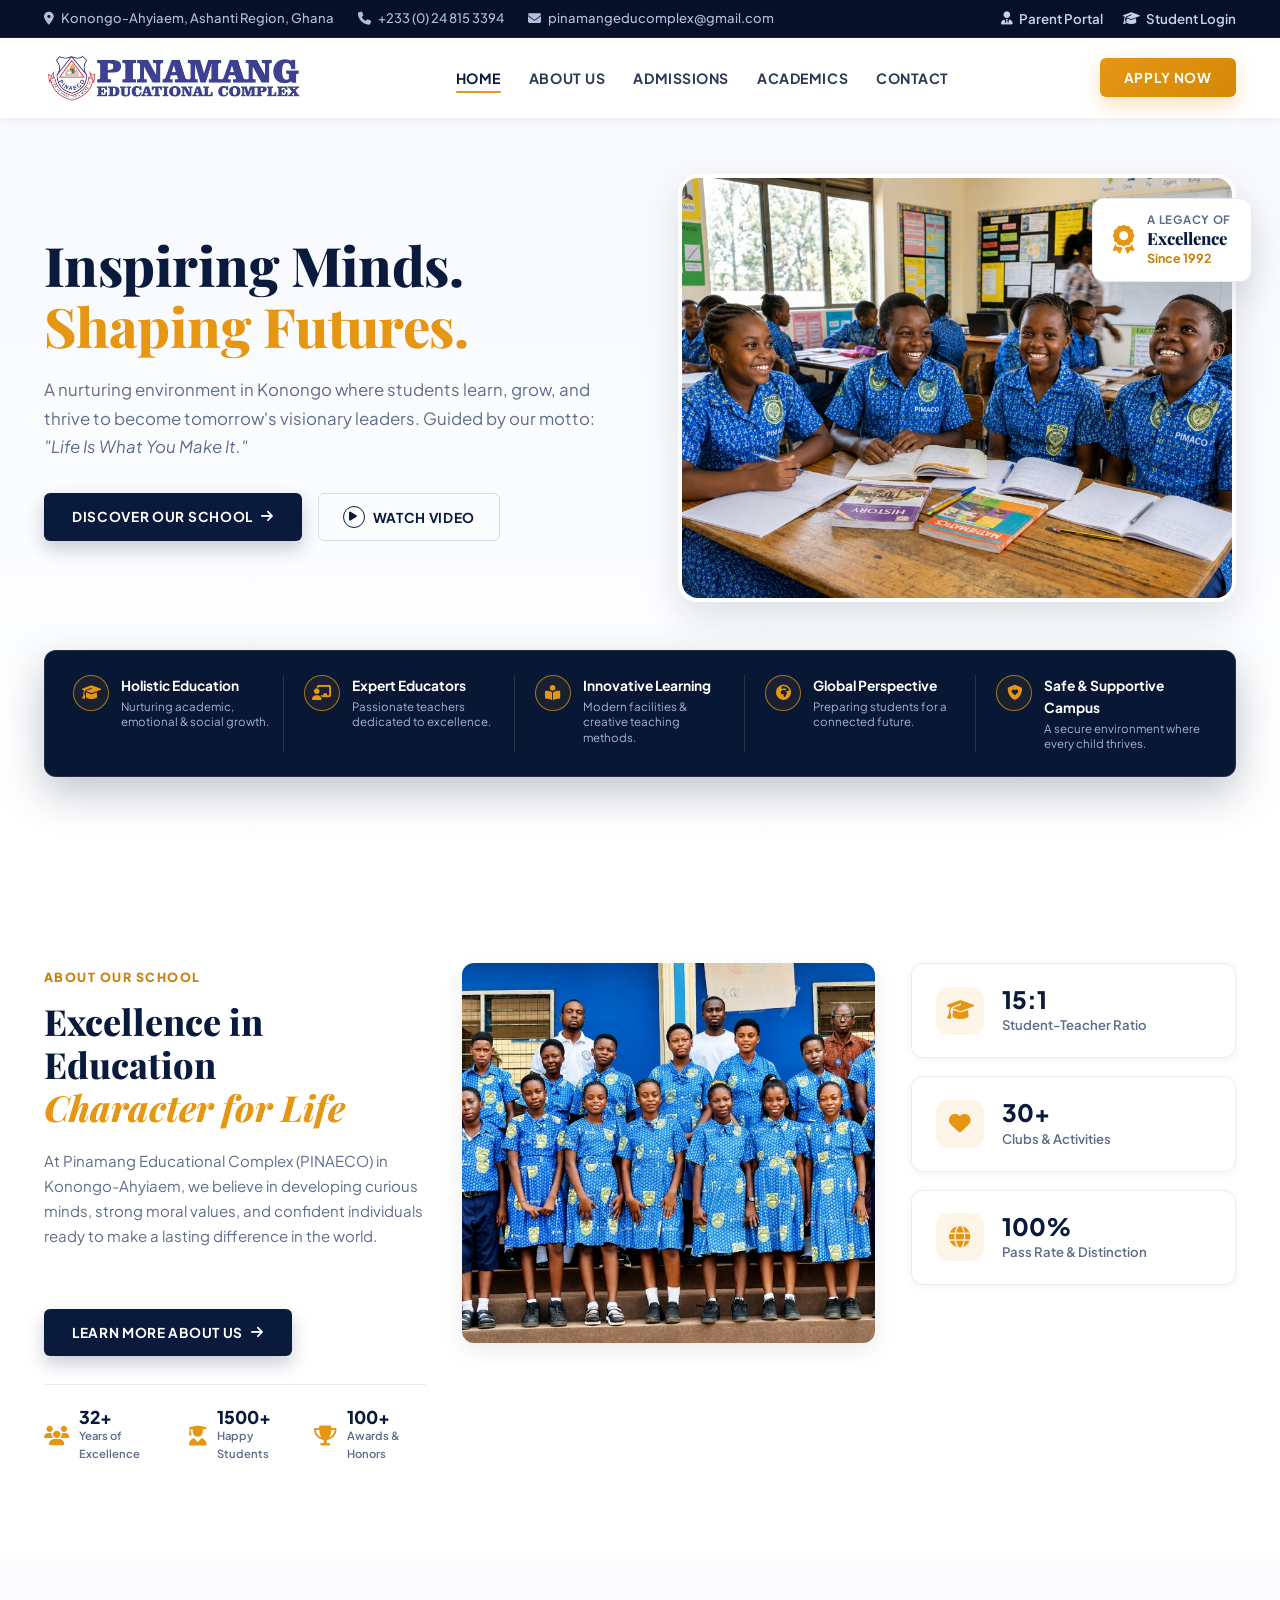
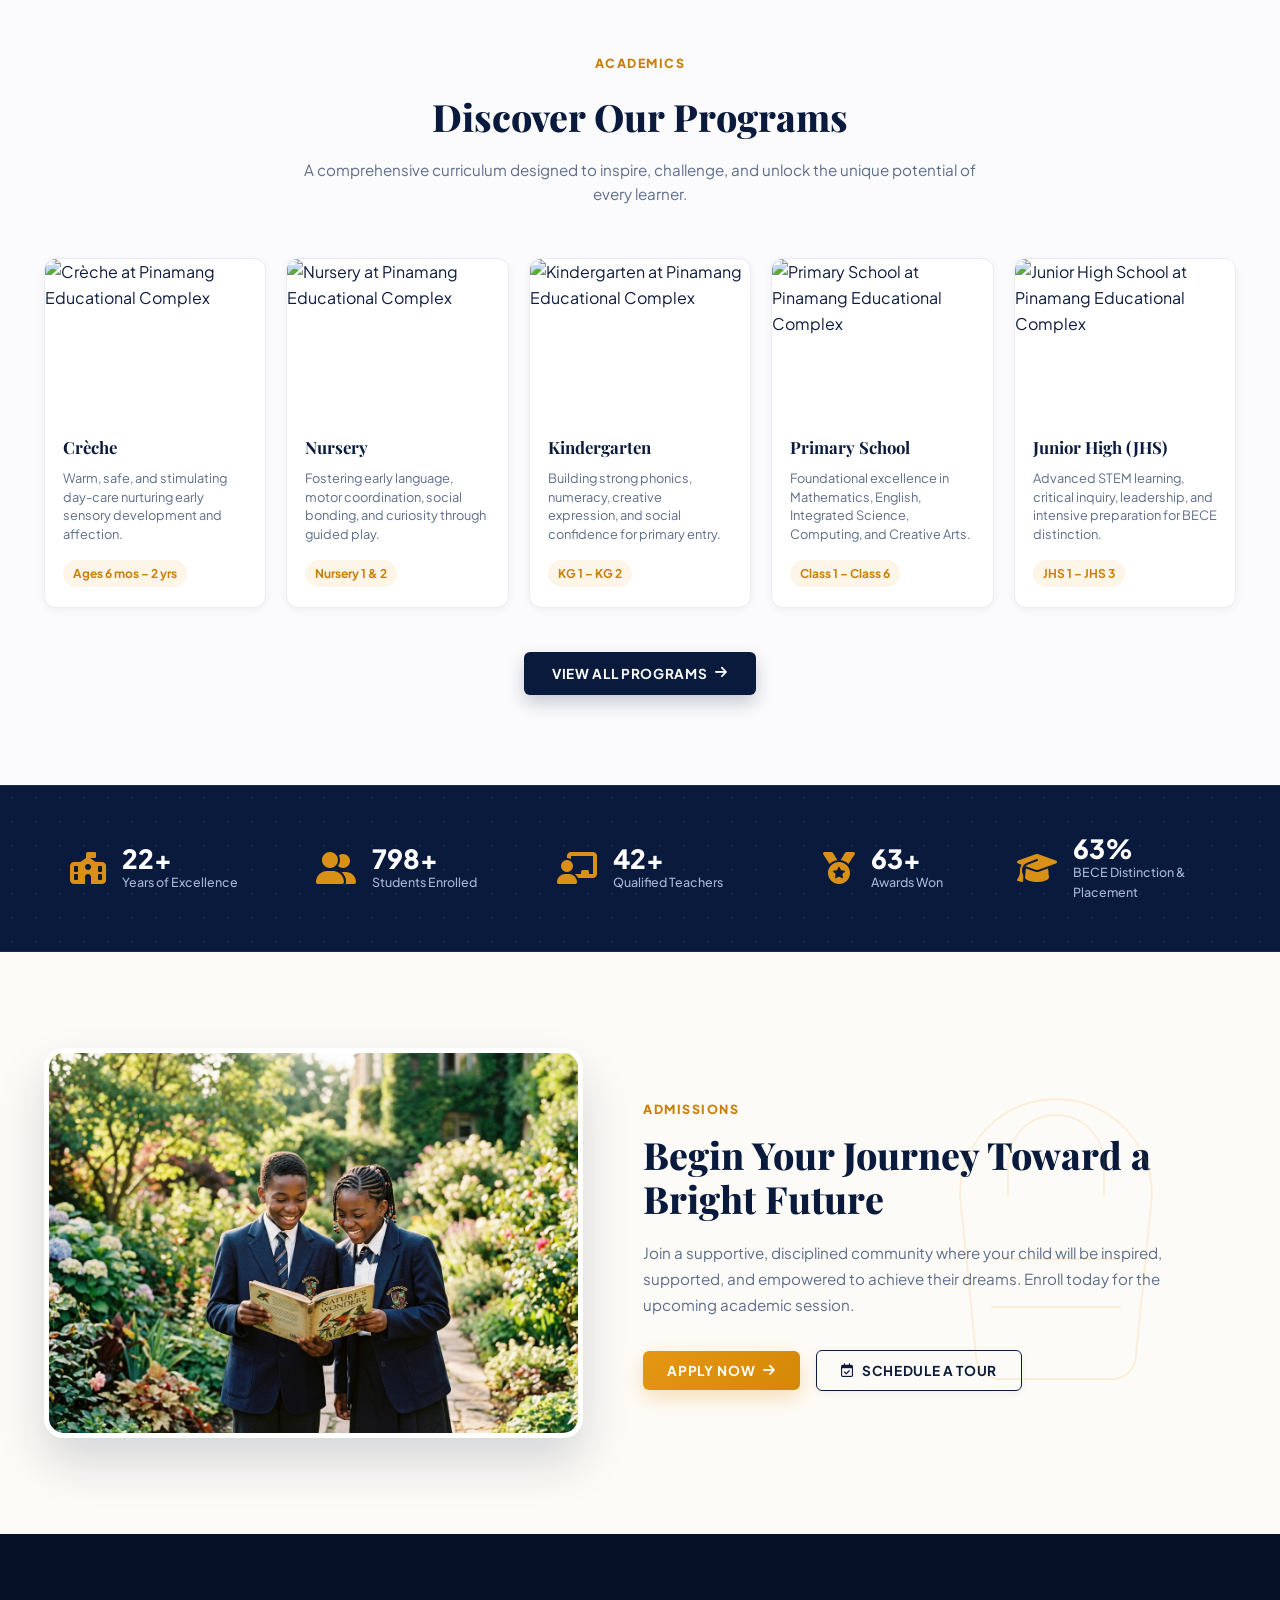
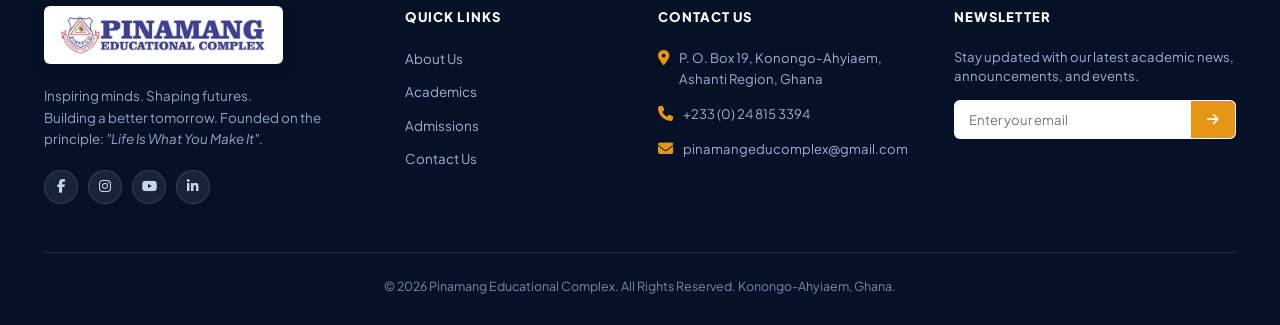
==== commit cf11e46f: "feat(mobile): remove view all programs on mobile, center learn more button, make stat banner horizon" ====
--- a/index.html
+++ b/index.html
@@ -277,7 +277,8 @@
   <section class="about-section" id="about">
     <div class="container">
       <div class="about-grid">
-        <!-- Left: Text content -->
+
+        <!-- Text content (no button/stats) -->
         <div class="about-col-left">
           <span class="section-label">ABOUT OUR SCHOOL</span>
           <h2 class="section-title">
@@ -287,6 +288,10 @@
           <p class="about-description">
             At Pinamang Educational Complex (PINAECO) in Konongo-Ahyiaem, we believe in developing curious minds, strong moral values, and confident individuals ready to make a lasting difference in the world.
           </p>
+        </div>
+
+        <!-- CTA Block: button + stat pills (separate so we can reorder on mobile) -->
+        <div class="about-cta-block">
           <a href="about.html" class="btn-navy" id="learnMoreAboutBtn">
             LEARN MORE ABOUT US <i class="fa-solid fa-arrow-right"></i>
           </a>
@@ -315,12 +320,12 @@
           </div>
         </div>
 
-        <!-- Center: Campus Image -->
+        <!-- Campus Image -->
         <div class="about-campus-image">
           <img src="assets/images/campus_building.jpg" alt="Pinamang Educational Complex Campus Grounds in Konongo" width="540" height="380">
         </div>
 
-        <!-- Right: Stat Metric Cards -->
+        <!-- Stat Metric Cards -->
         <div class="about-metric-stack">
           <div class="metric-card">
             <div class="metric-card-icon">
@@ -350,9 +355,11 @@
             </div>
           </div>
         </div>
+
       </div>
     </div>
   </section>
+
 
   <!-- ==========================================================================
        5. ACADEMICS SECTION ("Discover Our Programs")
@@ -441,8 +448,8 @@
        6. DARK MILESTONE STATS BANNER
        ========================================================================== -->
   <section class="stats-banner-dark" aria-label="School Highlights and Milestones">
-    <div class="container">
-      <div class="banner-stats-grid">
+    <div class="banner-marquee-container">
+      <div class="banner-stats-track">
         <!-- 1 -->
         <div class="banner-stat-item">
           <i class="fa-solid fa-school-flag banner-stat-icon"></i>
@@ -477,6 +484,43 @@
         </div>
         <!-- 5 -->
         <div class="banner-stat-item">
+          <i class="fa-solid fa-graduation-cap banner-stat-icon"></i>
+          <div>
+            <div class="banner-stat-num" data-count="98">98%</div>
+            <div class="banner-stat-label">BECE Distinction &amp; Placement</div>
+          </div>
+        </div>
+
+        <!-- Duplicated items for seamless infinite horizontal marquee on mobile -->
+        <div class="banner-stat-item duplicate" aria-hidden="true">
+          <i class="fa-solid fa-school-flag banner-stat-icon"></i>
+          <div>
+            <div class="banner-stat-num" data-count="32">32+</div>
+            <div class="banner-stat-label">Years of Excellence</div>
+          </div>
+        </div>
+        <div class="banner-stat-item duplicate" aria-hidden="true">
+          <i class="fa-solid fa-user-group banner-stat-icon"></i>
+          <div>
+            <div class="banner-stat-num" data-count="1500">1500+</div>
+            <div class="banner-stat-label">Students Enrolled</div>
+          </div>
+        </div>
+        <div class="banner-stat-item duplicate" aria-hidden="true">
+          <i class="fa-solid fa-chalkboard-user banner-stat-icon"></i>
+          <div>
+            <div class="banner-stat-num" data-count="80">80+</div>
+            <div class="banner-stat-label">Qualified Teachers</div>
+          </div>
+        </div>
+        <div class="banner-stat-item duplicate" aria-hidden="true">
+          <i class="fa-solid fa-medal banner-stat-icon"></i>
+          <div>
+            <div class="banner-stat-num" data-count="100">100+</div>
+            <div class="banner-stat-label">Awards Won</div>
+          </div>
+        </div>
+        <div class="banner-stat-item duplicate" aria-hidden="true">
           <i class="fa-solid fa-graduation-cap banner-stat-icon"></i>
           <div>
             <div class="banner-stat-num" data-count="98">98%</div>
@@ -556,19 +600,7 @@
           </ul>
         </div>
 
-        <!-- Col 3: Resources -->
-        <div class="footer-col">
-          <h4 class="footer-col-title">RESOURCES</h4>
-          <ul class="footer-links-list">
-            <li><a href="#" class="open-portal-parent">Parent Portal</a></li>
-            <li><a href="#" class="open-portal-student">Student Login</a></li>
-            <li><a href="about.html#policies">Policies &amp; Code</a></li>
-            <li><a href="about.html#mission-vision">Mission &amp; Vision</a></li>
-            <li><a href="#contact">Careers</a></li>
-          </ul>
-        </div>
-
-        <!-- Col 4: Contact Us -->
+        <!-- Col 3: Contact Us -->
         <div class="footer-col">
           <h4 class="footer-col-title">CONTACT US</h4>
           <div class="footer-contact-items">
--- a/styles.css
+++ b/styles.css
@@ -536,9 +536,18 @@
 .about-grid {
   display: grid;
   grid-template-columns: 1fr 1.08fr 0.85fr;
+  grid-template-rows: auto 1fr;
+  grid-template-areas:
+    "text  image metrics"
+    "cta   image metrics";
   gap: 36px;
-  align-items: center;
-}
+  align-items: start;
+}
+
+.about-col-left  { grid-area: text; }
+.about-cta-block { grid-area: cta; }
+.about-campus-image { grid-area: image; }
+.about-metric-stack { grid-area: metrics; }
 
 .section-label {
   font-size: 0.78rem;
@@ -776,12 +785,11 @@
 }
 
 .academics-cta {
-  display: flex;
   justify-content: center;
 }
 
 /* ==========================================================================
-   DARK STATS COUNTER BANNER
+   DARK STATS COUNTER BANNER & MARQUEE
    ========================================================================== */
 .stats-banner-dark {
   background-color: var(--primary-navy);
@@ -791,9 +799,18 @@
   padding: 48px 0;
   border-top: 1px solid rgba(255, 255, 255, 0.08);
   border-bottom: 1px solid rgba(255, 255, 255, 0.08);
-}
-
-.banner-stats-grid {
+  overflow: hidden;
+  position: relative;
+}
+
+.banner-marquee-container {
+  width: 100%;
+  max-width: var(--container-max);
+  margin: 0 auto;
+  padding: 0 24px;
+}
+
+.banner-stats-track {
   display: grid;
   grid-template-columns: repeat(5, 1fr);
   gap: 24px;
@@ -805,6 +822,10 @@
   gap: 16px;
   justify-content: center;
   text-align: left;
+}
+
+.banner-stat-item.duplicate {
+  display: none;
 }
 
 .banner-stat-icon {
@@ -848,43 +869,37 @@
   height: 320px;
   background: url("data:image/svg+xml,%3Csvg xmlns='http://www.w3.org/2000/svg' viewBox='0 0 200 200' fill='none' stroke='%23e59714' stroke-width='1.2' stroke-linecap='round' stroke-linejoin='round' opacity='0.12'%3E%3Cpath d='M40 70 A30 30 0 0 1 160 70 L150 170 A15 15 0 0 1 135 185 L65 185 A15 15 0 0 1 50 170 Z'/%3E%3Cpath d='M70 70 V50 A30 30 0 0 1 130 50 V70'/%3E%3Cpath d='M60 110 H140'/%3E%3Cpath d='M60 140 H140'/%3E%3C/svg%3E") no-repeat center;
   background-size: contain;
-  pointer-events: none;
-  z-index: 1;
 }
 
 .admissions-grid {
   display: grid;
-  grid-template-columns: 0.95fr 1.05fr;
-  gap: 56px;
-  align-items: center;
+  grid-template-columns: 1fr 1.1fr;
+  gap: 60px;
+  align-items: center;
+}
+
+.admissions-image-frame {
   position: relative;
-  z-index: 2;
-}
-
-.admissions-media {
-  position: relative;
-}
-
-.admissions-image-frame {
   border-radius: var(--radius-lg);
   overflow: hidden;
-  box-shadow: var(--shadow-lg);
-  border: 4px solid var(--white);
+  box-shadow: var(--shadow-xl);
+  border: 5px solid var(--white);
 }
 
 .admissions-image-frame img {
   width: 100%;
-  height: 400px;
+  height: 380px;
   object-fit: cover;
-}
-
-.admissions-content {
-  max-width: 520px;
+  transition: transform 0.5s ease;
+}
+
+.admissions-image-frame:hover img {
+  transform: scale(1.03);
 }
 
 .admissions-content .section-title {
   font-family: var(--font-serif);
-  font-size: 2.5rem;
+  font-size: 2.35rem;
   font-weight: 800;
   color: var(--primary-navy);
   line-height: 1.18;
@@ -892,9 +907,9 @@
 }
 
 .admissions-content p {
-  font-size: 1rem;
+  font-size: 0.95rem;
   color: var(--text-muted);
-  line-height: 1.68;
+  line-height: 1.7;
   margin-bottom: 32px;
 }
 
@@ -906,8 +921,8 @@
 }
 
 .btn-outline-navy {
-  border: 1.5px solid #28416d;
-  background: var(--white);
+  background-color: transparent;
+  border: 1.5px solid var(--primary-navy);
   color: var(--primary-navy);
   font-weight: 700;
   font-size: 0.85rem;
@@ -941,7 +956,7 @@
 
 .footer-top-grid {
   display: grid;
-  grid-template-columns: 1.3fr 0.9fr 0.9fr 1.2fr 1.3fr;
+  grid-template-columns: 1.5fr 1fr 1.2fr 1.3fr;
   gap: 36px;
   padding-bottom: 48px;
   border-bottom: 1px solid rgba(255, 255, 255, 0.09);
@@ -1255,9 +1270,9 @@
   .about-metric-stack { grid-column: span 2; flex-direction: row; }
   .metric-card { flex: 1; }
   .programs-grid { grid-template-columns: repeat(3, 1fr); gap: 18px; }
-  .footer-top-grid { grid-template-columns: 1fr 1fr 1fr; gap: 28px; }
+  .footer-top-grid { grid-template-columns: 1.3fr 1fr 1fr; gap: 28px; }
   .footer-brand { grid-column: span 3; }
-  .banner-stats-grid { grid-template-columns: repeat(3, 1fr); gap: 20px; }
+  .banner-stats-track { gap: 16px; }
 }
 
 /* ─── 900px — Tablet / Mobile ───────────────────────────────────────── */
@@ -1431,26 +1446,152 @@
 
   /* ── About ── */
   .about-section { padding: 48px 0; }
-  .about-grid { grid-template-columns: 1fr; gap: 24px; }
-  .about-col-left .section-title { font-size: 1.8rem; }
-  .about-campus-image img { height: 260px; }
-  .about-metric-stack { flex-direction: row; flex-wrap: wrap; gap: 12px; }
-  .metric-card { flex: 1 1 calc(50% - 6px); min-width: 140px; }
-  .about-stats-row { flex-wrap: wrap; gap: 12px; }
+
+  /* Switch to flex column so `order` works on all 4 children */
+  .about-grid {
+    display: flex;
+    flex-direction: column;
+    gap: 20px;
+    grid-template-areas: none;
+  }
+
+  /* Order: 1-text, 2-image, 3-cta(button+stats), 4-metrics */
+  .about-col-left    { order: 1; }
+  .about-campus-image { order: 2; }
+  .about-cta-block   { order: 3; }
+  .about-metric-stack { order: 4; }
+
+  /* Heading */
+  .about-col-left .section-title { font-size: 1.6rem; line-height: 1.2; }
+  .section-title .title-script { display: inline; font-size: 0.95em; }
+
+  /* Campus image */
+  .about-campus-image img { height: 230px; }
+
+  /* CTA block: button centered, stats centered */
+  .about-cta-block {
+    display: flex;
+    flex-direction: column;
+    gap: 18px;
+    align-items: center;
+  }
+  .about-cta-block .btn-navy {
+    width: auto;
+    max-width: max-content;
+    align-self: center;
+    margin: 0 auto;
+    justify-content: center;
+    text-align: center;
+    white-space: nowrap;
+    padding: 12px 28px;
+    display: inline-flex;
+  }
+
+  /* Stat pills: centered 3-column grid */
+  .about-stats-row {
+    display: grid;
+    grid-template-columns: repeat(3, 1fr);
+    gap: 10px;
+    margin-top: 0;
+    padding-top: 0;
+    border-top: none;
+    justify-items: center;
+    width: 100%;
+  }
+  .stat-pill-item {
+    flex-direction: column;
+    align-items: center;
+    text-align: center;
+    gap: 6px;
+    background: var(--bg-light-blue);
+    padding: 12px 10px;
+    border-radius: var(--radius-sm);
+    width: 100%;
+  }
+  .stat-pill-num { font-size: 1rem; }
+  .stat-pill-lbl { font-size: 0.65rem; }
+
+  /* Metric cards: 2-column grid */
+  .about-metric-stack {
+    display: grid;
+    grid-template-columns: 1fr 1fr;
+    gap: 12px;
+  }
+  .metric-card { padding: 16px 14px; gap: 12px; }
+  .metric-card-icon { width: 38px; height: 38px; min-width: 38px; font-size: 1.1rem; }
+  .metric-card-content h3 { font-size: 1.25rem; }
+  .metric-card-content p { font-size: 0.75rem; }
 
   /* ── Section labels ── */
   .section-label { font-size: 0.72rem; letter-spacing: 0.09em; white-space: nowrap; }
 
   /* ── Academics ── */
   .academics-section { padding: 48px 0; }
-  .programs-grid { grid-template-columns: 1fr 1fr; gap: 14px; }
+  .programs-grid { grid-template-columns: 1fr 1fr; gap: 14px; margin-bottom: 0; }
   .section-header-center { margin-bottom: 32px; }
   .section-header-center .section-title { font-size: 1.9rem; }
-
-  /* ── Stats banner ── */
-  .stats-banner-dark { padding: 32px 0; }
-  .banner-stats-grid { grid-template-columns: repeat(2, 1fr); gap: 18px; }
-  .banner-stat-item { gap: 12px; }
+  .academics-cta { display: none !important; }
+
+  /* ── Stats banner marquee on mobile ── */
+  .stats-banner-dark {
+    padding: 22px 0;
+    overflow: hidden;
+    position: relative;
+  }
+  .banner-marquee-container {
+    max-width: 100%;
+    padding: 0;
+    overflow: hidden;
+    mask-image: linear-gradient(to right, transparent 0%, black 8%, black 92%, transparent 100%);
+    -webkit-mask-image: linear-gradient(to right, transparent 0%, black 8%, black 92%, transparent 100%);
+  }
+  .banner-stats-track {
+    display: flex !important;
+    grid-template-columns: none !important;
+    gap: 24px !important;
+    width: max-content !important;
+    animation: bannerMarqueeAnim 22s linear infinite !important;
+    will-change: transform;
+    padding: 4px 12px;
+  }
+  .stats-banner-dark:hover .banner-stats-track,
+  .stats-banner-dark:active .banner-stats-track {
+    animation-play-state: paused !important;
+  }
+  .banner-stat-item.duplicate {
+    display: flex !important;
+  }
+  .banner-stat-item {
+    flex-shrink: 0 !important;
+    display: flex !important;
+    flex-direction: row !important;
+    align-items: center !important;
+    gap: 12px !important;
+    white-space: nowrap !important;
+    background: rgba(255, 255, 255, 0.05);
+    border: 1px solid rgba(255, 255, 255, 0.1);
+    padding: 10px 18px;
+    border-radius: var(--radius-pill);
+    box-shadow: 0 4px 12px rgba(0, 0, 0, 0.15);
+  }
+  .banner-stat-icon {
+    font-size: 1.5rem !important;
+  }
+  .banner-stat-num {
+    font-size: 1.35rem !important;
+  }
+  .banner-stat-label {
+    font-size: 0.72rem !important;
+  }
+
+  @keyframes bannerMarqueeAnim {
+    0% {
+      transform: translateX(0);
+    }
+    100% {
+      transform: translateX(calc(-50% - 12px));
+    }
+  }
 
   /* ── Admissions ── */
   .admissions-section { padding: 52px 0; }
@@ -1481,21 +1622,26 @@
   .feature-item:last-child { border-bottom: none; padding-bottom: 0; }
 
   /* ── About ── */
-  .about-section { padding: 40px 0; }
-  .about-col-left .section-title { font-size: 1.6rem; }
-  .about-stats-row { gap: 10px; }
-  .stat-pill-item {
-    flex: 1 1 calc(50% - 5px);
-    background: var(--bg-light-blue);
-    padding: 10px 12px;
-    border-radius: var(--radius-sm);
-  }
+  .about-section { padding: 36px 0; }
+  .about-col-left .section-title { font-size: 1.4rem; }
+  .about-campus-image img { height: 200px; }
+
+  /* Stat pills: compact 3-col */
+  .about-stats-row { gap: 8px; }
+  .stat-pill-item { padding: 8px 6px; }
+  .stat-pill-num { font-size: 0.88rem; }
+  .stat-pill-lbl { font-size: 0.58rem; }
+
+  /* Metric cards: stay 2-col */
   .about-metric-stack { gap: 10px; }
-  .metric-card { flex: 1 1 100%; }
+  .metric-card { padding: 12px 10px; gap: 8px; }
+  .metric-card-icon { width: 32px; height: 32px; min-width: 32px; font-size: 0.95rem; }
+  .metric-card-content h3 { font-size: 1rem; }
+  .metric-card-content p { font-size: 0.68rem; }
 
   /* ── Academics ── */
   .academics-section { padding: 40px 0; }
-  .programs-grid { grid-template-columns: 1fr 1fr; gap: 10px; }
+  .programs-grid { grid-template-columns: 1fr 1fr; gap: 10px; margin-bottom: 0; }
   .program-img-box { height: 110px; }
   .program-body { padding: 10px 12px; }
   .program-name { font-size: 0.88rem; margin-bottom: 4px; }
@@ -1503,14 +1649,7 @@
   .section-header-center { margin-bottom: 24px; }
   .section-header-center .section-title { font-size: 1.7rem; }
   .section-label { font-size: 0.68rem; }
-
-  /* ── Stats banner ── */
-  .stats-banner-dark { padding: 28px 0; }
-  .banner-stats-grid { grid-template-columns: 1fr 1fr; gap: 14px; }
-  .banner-stat-item { flex-direction: column; align-items: center; text-align: center; gap: 6px; }
-  .banner-stat-num { font-size: 1.4rem; }
-  .banner-stat-icon { font-size: 1.6rem; }
-  .banner-stat-label { font-size: 0.72rem; }
+  .academics-cta { display: none !important; }
 
   /* ── Admissions ── */
   .admissions-section { padding: 40px 0; }
@@ -1554,7 +1693,6 @@
   .program-img-box { height: 130px; }
   .program-card { flex-direction: row; align-items: stretch; }
   .program-img-box { width: 100px; min-width: 100px; height: auto; }
-  .banner-stats-grid { grid-template-columns: 1fr 1fr; }
 }
 
 
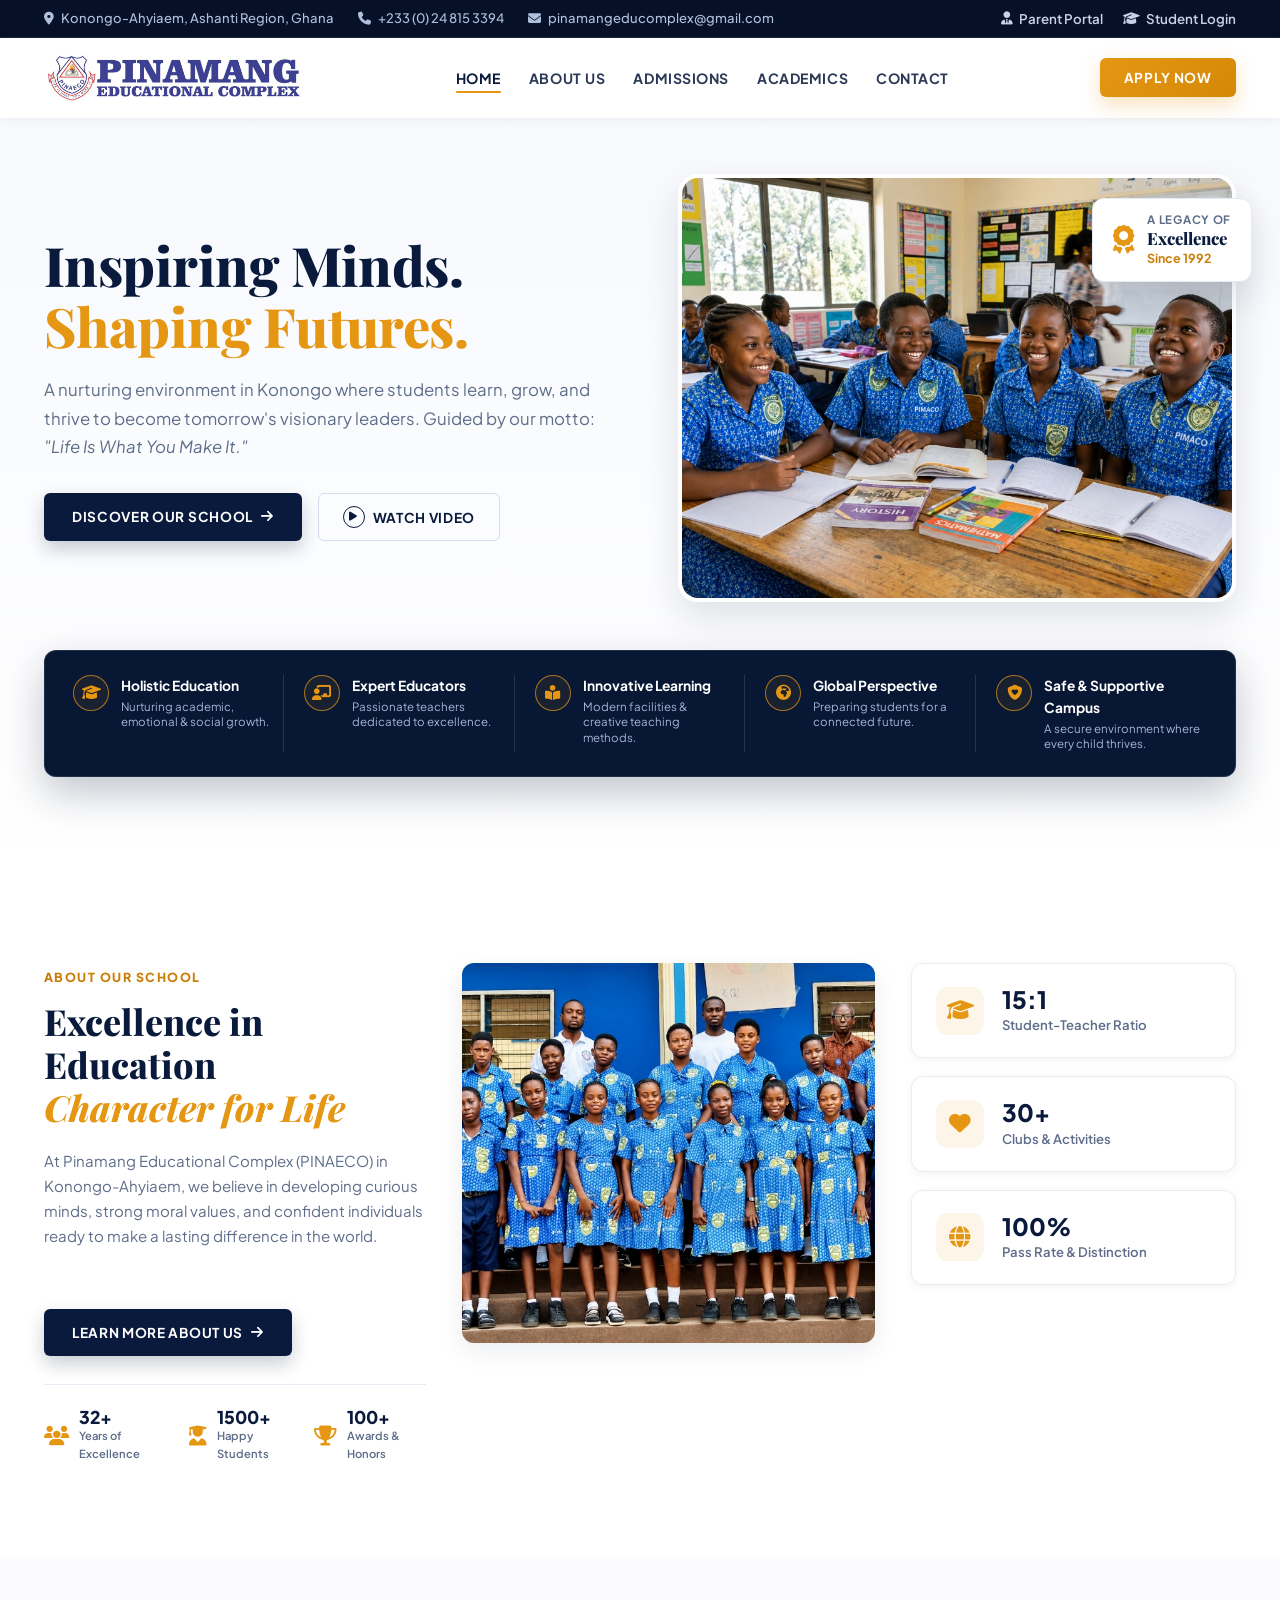
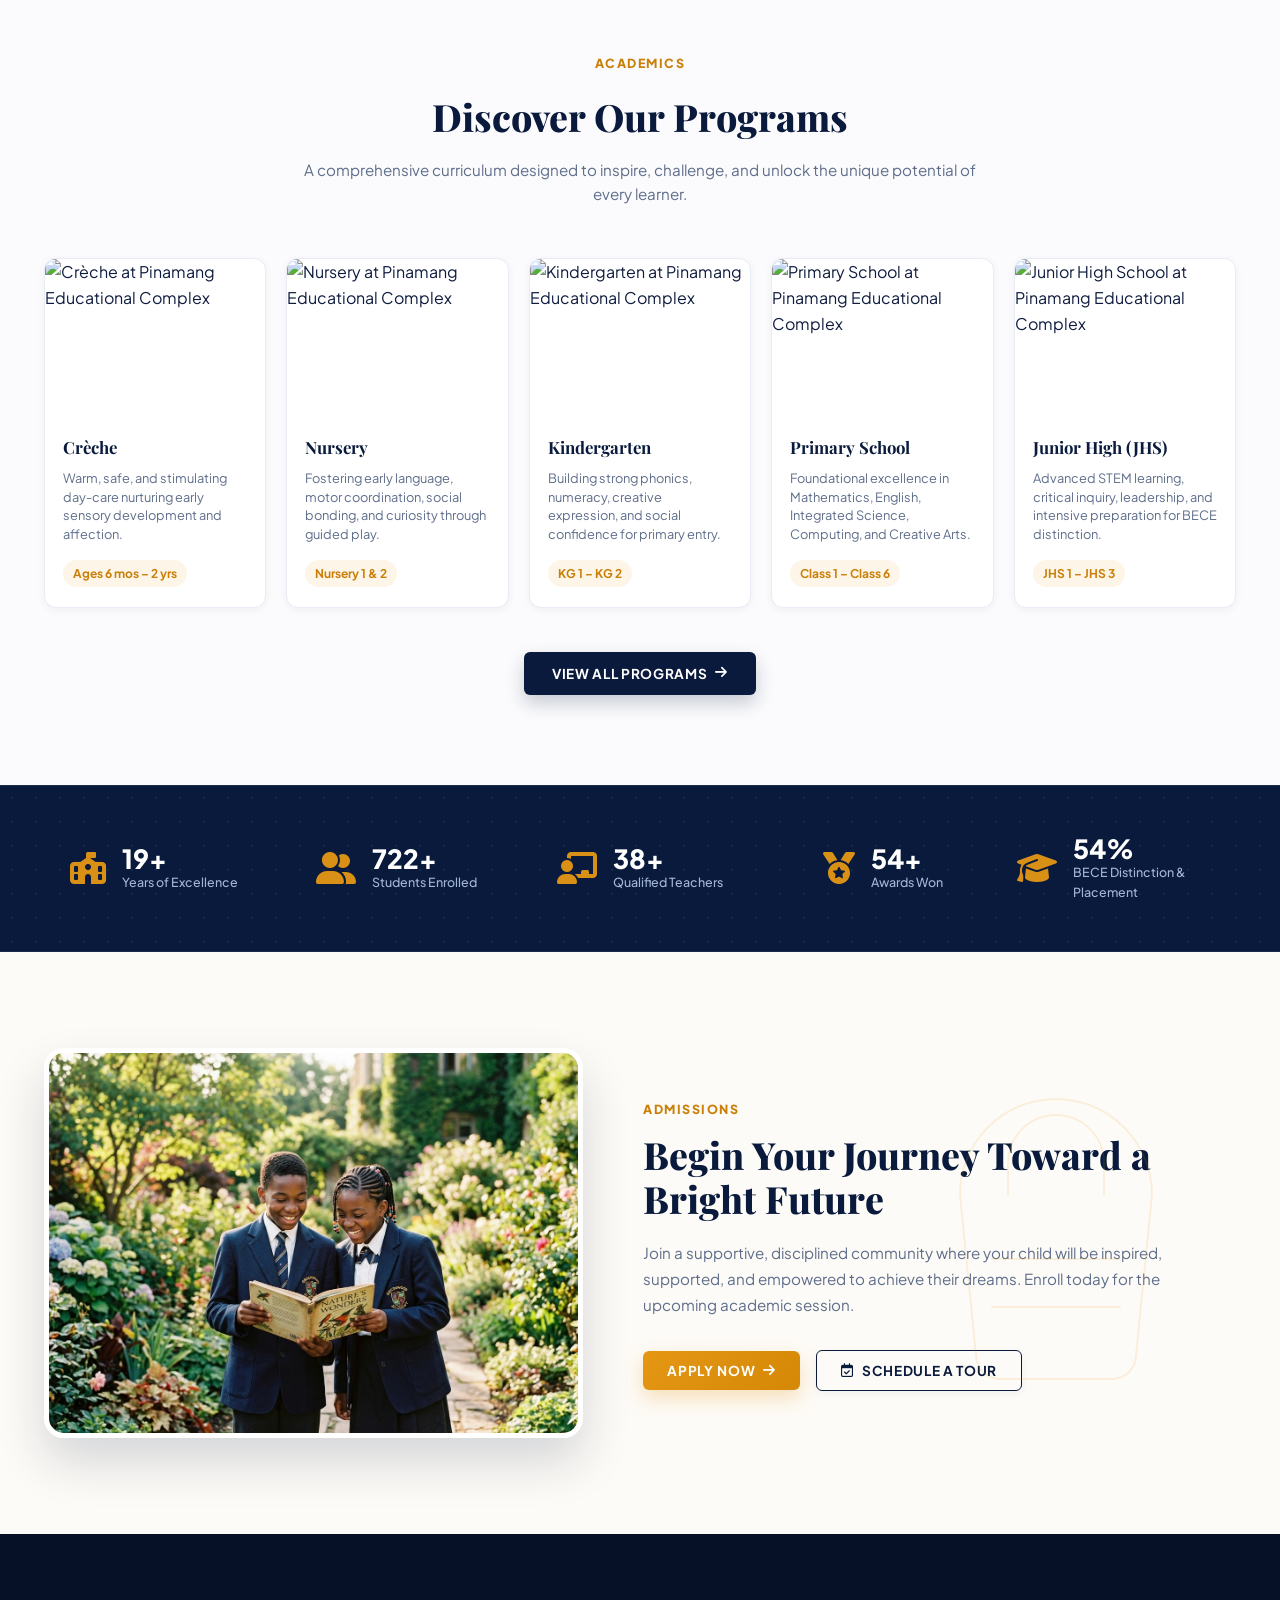
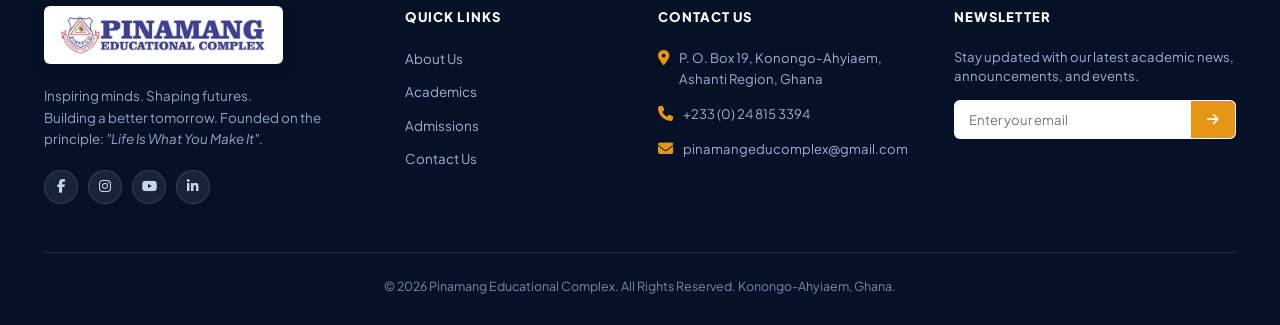
==== commit fb61484b: "fix(nav): wire mobile hamburger drawer with robust z-index stacking and link discover button to dedi" ====
--- a/index.html
+++ b/index.html
@@ -187,7 +187,7 @@
             A nurturing environment in Konongo where students learn, grow, and thrive to become tomorrow's visionary leaders. Guided by our motto: <em>"Life Is What You Make It."</em>
           </p>
           <div class="hero-btn-group">
-            <a href="#about" class="btn-navy" id="heroDiscoverBtn">
+            <a href="about.html" class="btn-navy" id="heroDiscoverBtn">
               DISCOVER OUR SCHOOL <i class="fa-solid fa-arrow-right"></i>
             </a>
             <button class="btn-outline-video" id="heroWatchVideoBtn">
--- a/styles.css
+++ b/styles.css
@@ -57,6 +57,8 @@
 html {
   scroll-behavior: smooth;
   font-size: 16px;
+  overflow-x: hidden;
+  max-width: 100vw;
 }
 
 body {
@@ -65,6 +67,8 @@
   color: var(--text-dark);
   line-height: 1.6;
   overflow-x: hidden;
+  max-width: 100vw;
+  position: relative;
   -webkit-font-smoothing: antialiased;
 }
 
@@ -162,7 +166,7 @@
   box-shadow: var(--shadow-sm);
   position: sticky;
   top: 0;
-  z-index: 1000;
+  z-index: 1500;
   transition: all var(--transition-normal);
 }
 
@@ -952,6 +956,8 @@
   color: #a6b7d6;
   padding: 72px 0 28px;
   font-size: 0.875rem;
+  overflow: hidden;
+  position: relative;
 }
 
 .footer-top-grid {
@@ -1121,10 +1127,9 @@
    ========================================================================== */
 .modal-overlay {
   position: fixed;
-  top: 0;
-  left: 0;
-  width: 100vw;
-  height: 100vh;
+  inset: 0;
+  width: 100%;
+  height: 100%;
   background: rgba(6, 17, 40, 0.75);
   backdrop-filter: blur(5px);
   display: flex;
@@ -1133,13 +1138,15 @@
   z-index: 2000;
   opacity: 0;
   visibility: hidden;
-  transition: all var(--transition-normal);
+  pointer-events: none;
+  transition: opacity var(--transition-normal), visibility var(--transition-normal);
   padding: 20px;
 }
 
 .modal-overlay.active {
   opacity: 1;
   visibility: visible;
+  pointer-events: auto;
 }
 
 .modal-box {
@@ -1238,14 +1245,18 @@
   display: flex;
   align-items: center;
   gap: 12px;
-  transform: translateY(100px);
+  transform: translateY(20px);
   opacity: 0;
-  transition: all var(--transition-normal);
+  visibility: hidden;
+  pointer-events: none;
+  transition: transform var(--transition-normal), opacity var(--transition-normal), visibility var(--transition-normal);
 }
 
 .toast-notification.active {
   transform: translateY(0);
   opacity: 1;
+  visibility: visible;
+  pointer-events: auto;
 }
 
 /* ==========================================================================
@@ -1296,24 +1307,30 @@
     display: flex;
     align-items: center;
     justify-content: center;
-    width: 40px;
-    height: 40px;
+    width: 42px;
+    height: 42px;
     border-radius: var(--radius-sm);
     background: var(--bg-light-blue);
     color: var(--primary-navy);
-    font-size: 1.15rem;
+    font-size: 1.2rem;
     border: none;
     cursor: pointer;
+    position: relative;
+    z-index: 10;
     transition: background var(--transition-fast), color var(--transition-fast);
   }
-  .mobile-toggle-btn:hover { background: var(--primary-navy); color: var(--white); }
+  .mobile-toggle-btn:hover,
+  .mobile-toggle-btn:active {
+    background: var(--primary-navy);
+    color: var(--white);
+  }
 
   /* ── Mobile drawer ── */
   .nav-container {
     position: fixed;
     top: 0;
     right: -100%;
-    width: min(300px, 82vw);
+    width: min(320px, 84vw);
     height: 100%;
     height: 100dvh;
     background: var(--primary-navy-dark);
@@ -1322,10 +1339,13 @@
     flex-direction: column;
     padding: 76px 24px 32px;
     transition: right 0.32s cubic-bezier(0.4, 0, 0.2, 1);
-    box-shadow: -6px 0 32px rgba(0,0,0,0.4);
+    box-shadow: -6px 0 32px rgba(0,0,0,0.5);
     overflow-y: auto;
-  }
-  .nav-container.mobile-open { right: 0; }
+    -webkit-overflow-scrolling: touch;
+  }
+  .nav-container.mobile-open {
+    right: 0 !important;
+  }
 
   /* Mobile-only drawer elements */
   .mobile-nav-brand {
@@ -1405,30 +1425,82 @@
     inset: 0;
     background: rgba(6,17,40,0.6);
     backdrop-filter: blur(2px);
-    z-index: 1900;
+    z-index: 1400;
   }
   .mobile-nav-backdrop.active { display: block; }
 
   /* ── Hero ── */
-  .hero-section { padding: 28px 0 36px; }
+  .hero-section {
+    padding: 24px 0 32px;
+  }
   .hero-grid {
     grid-template-columns: 1fr;
-    gap: 20px;
-  }
-  .hero-content { max-width: 100%; order: 1; }
-  .hero-media-wrapper { order: 2; width: 100%; }
-  .hero-image-card img { height: 240px; }
+    gap: 22px;
+    text-align: center;
+  }
+  .hero-content {
+    max-width: 100%;
+    order: 1;
+    text-align: center;
+    margin: 0 auto;
+  }
+  .hero-title {
+    font-size: 2.1rem;
+    line-height: 1.15;
+    margin-bottom: 14px;
+    text-align: center;
+  }
+  .hero-title .title-accent {
+    display: block;
+    margin-top: 2px;
+  }
+  .hero-subtitle {
+    font-size: 0.95rem;
+    line-height: 1.6;
+    margin: 0 auto 22px;
+    max-width: 520px;
+    text-align: center;
+  }
+  .hero-media-wrapper {
+    order: 2;
+    width: 100%;
+    max-width: 500px;
+    margin: 0 auto;
+  }
+  .hero-image-card {
+    border-radius: var(--radius-md);
+    box-shadow: var(--shadow-md);
+  }
+  .hero-image-card img {
+    height: 240px;
+    width: 100%;
+    object-fit: cover;
+  }
   .legacy-badge { display: none; }
   .hero-btn-group {
-    flex-direction: column;
-    align-items: stretch;
-    gap: 10px;
-  }
-  .hero-btn-group .btn-navy,
+    display: flex;
+    flex-direction: row;
+    justify-content: center;
+    align-items: center;
+    gap: 12px;
+    margin: 0 auto;
+    width: 100%;
+    flex-wrap: wrap;
+  }
+  .hero-btn-group .btn-navy {
+    width: auto;
+    padding: 12px 24px;
+    font-size: 0.84rem;
+    justify-content: center;
+    white-space: nowrap;
+  }
   .hero-btn-group .btn-outline-video {
-    width: 100%;
+    width: auto;
+    padding: 11px 22px;
+    font-size: 0.84rem;
     justify-content: center;
-    padding: 13px 20px;
+    white-space: nowrap;
+    background: var(--white);
   }
 
   /* ── Features bar ── */
@@ -1447,34 +1519,70 @@
   /* ── About ── */
   .about-section { padding: 48px 0; }
 
-  /* Switch to flex column so `order` works on all 4 children */
+  /* Switch to flex column so `order` works on all 4 children and everything centers */
   .about-grid {
     display: flex;
     flex-direction: column;
-    gap: 20px;
+    gap: 24px;
     grid-template-areas: none;
+    width: 100%;
+    align-items: center;
+    text-align: center;
   }
 
   /* Order: 1-text, 2-image, 3-cta(button+stats), 4-metrics */
-  .about-col-left    { order: 1; }
-  .about-campus-image { order: 2; }
-  .about-cta-block   { order: 3; }
-  .about-metric-stack { order: 4; }
-
-  /* Heading */
-  .about-col-left .section-title { font-size: 1.6rem; line-height: 1.2; }
-  .section-title .title-script { display: inline; font-size: 0.95em; }
-
-  /* Campus image */
-  .about-campus-image img { height: 230px; }
-
-  /* CTA block: button centered, stats centered */
+  .about-col-left {
+    order: 1;
+    width: 100%;
+    text-align: center;
+  }
+  .about-campus-image {
+    order: 2;
+    width: 100%;
+    max-width: 520px;
+    margin: 0 auto;
+  }
   .about-cta-block {
+    order: 3;
+    width: 100%;
     display: flex;
     flex-direction: column;
-    gap: 18px;
     align-items: center;
-  }
+    gap: 20px;
+    margin: 0 auto;
+  }
+  .about-metric-stack {
+    order: 4;
+    width: 100%;
+    max-width: 520px;
+    margin: 0 auto;
+  }
+
+  /* Heading */
+  .about-col-left .section-title {
+    font-size: 1.65rem;
+    line-height: 1.25;
+    text-align: center;
+  }
+  .section-title .title-script {
+    display: block;
+    margin-top: 4px;
+    font-size: 0.95em;
+  }
+  .about-description {
+    text-align: center;
+    max-width: 580px;
+    margin: 0 auto 20px;
+  }
+
+  /* Campus image */
+  .about-campus-image img {
+    height: 240px;
+    width: 100%;
+    border-radius: var(--radius-md);
+  }
+
+  /* CTA block: button centered, stats centered */
   .about-cta-block .btn-navy {
     width: auto;
     max-width: max-content;
@@ -1483,44 +1591,84 @@
     justify-content: center;
     text-align: center;
     white-space: nowrap;
-    padding: 12px 28px;
+    padding: 13px 32px;
     display: inline-flex;
   }
 
-  /* Stat pills: centered 3-column grid */
+  /* Stat pills: centered 3-column grid spanning full width */
   .about-stats-row {
     display: grid;
     grid-template-columns: repeat(3, 1fr);
-    gap: 10px;
-    margin-top: 0;
+    gap: 12px;
+    margin: 0 auto;
     padding-top: 0;
     border-top: none;
     justify-items: center;
     width: 100%;
+    max-width: 520px;
   }
   .stat-pill-item {
     flex-direction: column;
     align-items: center;
+    justify-content: center;
     text-align: center;
     gap: 6px;
     background: var(--bg-light-blue);
-    padding: 12px 10px;
+    padding: 14px 10px;
     border-radius: var(--radius-sm);
     width: 100%;
-  }
-  .stat-pill-num { font-size: 1rem; }
-  .stat-pill-lbl { font-size: 0.65rem; }
-
-  /* Metric cards: 2-column grid */
+    box-shadow: var(--shadow-sm);
+  }
+  .stat-pill-icon {
+    font-size: 1.35rem;
+    margin-bottom: 2px;
+  }
+  .stat-pill-num {
+    font-size: 1.05rem;
+    font-weight: 800;
+  }
+  .stat-pill-lbl {
+    font-size: 0.68rem;
+    text-align: center;
+  }
+
+  /* Metric cards: 2-column grid with 3rd card centered spanning 2 cols */
   .about-metric-stack {
     display: grid;
     grid-template-columns: 1fr 1fr;
+    gap: 14px;
+    width: 100%;
+    max-width: 520px;
+    margin: 0 auto;
+    justify-items: center;
+  }
+  .metric-card {
+    padding: 16px 14px;
     gap: 12px;
-  }
-  .metric-card { padding: 16px 14px; gap: 12px; }
-  .metric-card-icon { width: 38px; height: 38px; min-width: 38px; font-size: 1.1rem; }
-  .metric-card-content h3 { font-size: 1.25rem; }
-  .metric-card-content p { font-size: 0.75rem; }
+    width: 100%;
+    display: flex;
+    align-items: center;
+    justify-content: flex-start;
+  }
+  .metric-card:last-child {
+    grid-column: 1 / -1;
+    max-width: 320px;
+    width: 100%;
+    margin: 0 auto;
+    justify-self: center;
+  }
+  .metric-card-icon {
+    width: 40px;
+    height: 40px;
+    min-width: 40px;
+    font-size: 1.15rem;
+  }
+  .metric-card-content h3 {
+    font-size: 1.25rem;
+  }
+  .metric-card-content p {
+    font-size: 0.75rem;
+  }
 
   /* ── Section labels ── */
   .section-label { font-size: 0.72rem; letter-spacing: 0.09em; white-space: nowrap; }
@@ -1610,9 +1758,21 @@
   .container { padding: 0 16px; }
 
   /* ── Hero ── */
-  .hero-section { padding: 20px 0 28px; }
-  .hero-title { font-size: 1.9rem; line-height: 1.15; margin-bottom: 12px; }
-  .hero-subtitle { font-size: 0.93rem; line-height: 1.6; margin-bottom: 20px; }
+  .hero-section { padding: 18px 0 24px; }
+  .hero-title { font-size: 1.85rem; line-height: 1.18; margin-bottom: 12px; }
+  .hero-subtitle { font-size: 0.9rem; line-height: 1.55; margin-bottom: 18px; }
+  .hero-btn-group {
+    gap: 10px;
+    width: 100%;
+    max-width: 440px;
+  }
+  .hero-btn-group .btn-navy,
+  .hero-btn-group .btn-outline-video {
+    flex: 1 1 calc(50% - 6px);
+    min-width: 140px;
+    padding: 11px 14px;
+    font-size: 0.78rem;
+  }
   .hero-image-card img { height: 210px; }
 
   /* ── Features bar ── */
@@ -1627,14 +1787,27 @@
   .about-campus-image img { height: 200px; }
 
   /* Stat pills: compact 3-col */
-  .about-stats-row { gap: 8px; }
-  .stat-pill-item { padding: 8px 6px; }
-  .stat-pill-num { font-size: 0.88rem; }
-  .stat-pill-lbl { font-size: 0.58rem; }
-
-  /* Metric cards: stay 2-col */
-  .about-metric-stack { gap: 10px; }
+  .about-stats-row { gap: 8px; width: 100%; max-width: 100%; }
+  .stat-pill-item { padding: 10px 6px; }
+  .stat-pill-num { font-size: 0.95rem; }
+  .stat-pill-lbl { font-size: 0.62rem; }
+
+  /* Metric cards: stay 2-col with 3rd centered */
+  .about-metric-stack {
+    grid-template-columns: 1fr 1fr;
+    gap: 10px;
+    width: 100%;
+    max-width: 100%;
+    margin: 0 auto;
+    justify-items: center;
+  }
   .metric-card { padding: 12px 10px; gap: 8px; }
+  .metric-card:last-child {
+    grid-column: 1 / -1;
+    max-width: 280px;
+    margin: 0 auto;
+    justify-self: center;
+  }
   .metric-card-icon { width: 32px; height: 32px; min-width: 32px; font-size: 0.95rem; }
   .metric-card-content h3 { font-size: 1rem; }
   .metric-card-content p { font-size: 0.68rem; }
@@ -1687,12 +1860,33 @@
 @media (max-width: 420px) {
   .header-logo-img { height: 38px; }
   .hero-title { font-size: 1.65rem; }
-  .hero-image-card img { height: 185px; }
+  .hero-image-card img { height: 190px; }
+  .hero-btn-group {
+    flex-direction: column;
+    width: 100%;
+    max-width: 320px;
+    margin: 0 auto;
+  }
+  .hero-btn-group .btn-navy,
+  .hero-btn-group .btn-outline-video {
+    width: 100%;
+    flex: none;
+  }
   .floating-features-bar { padding: 14px 12px; }
   .programs-grid { grid-template-columns: 1fr; gap: 10px; }
   .program-img-box { height: 130px; }
   .program-card { flex-direction: row; align-items: stretch; }
   .program-img-box { width: 100px; min-width: 100px; height: auto; }
+  .about-metric-stack {
+    grid-template-columns: 1fr;
+    max-width: 320px;
+    margin: 0 auto;
+    width: 100%;
+  }
+  .metric-card:last-child {
+    grid-column: auto;
+    max-width: 100%;
+  }
 }
 
 
@@ -2136,6 +2330,7 @@
   opacity: 0;
   visibility: hidden;
   pointer-events: none;
+  display: none;
 }
 
 .loader-crest-wrapper {
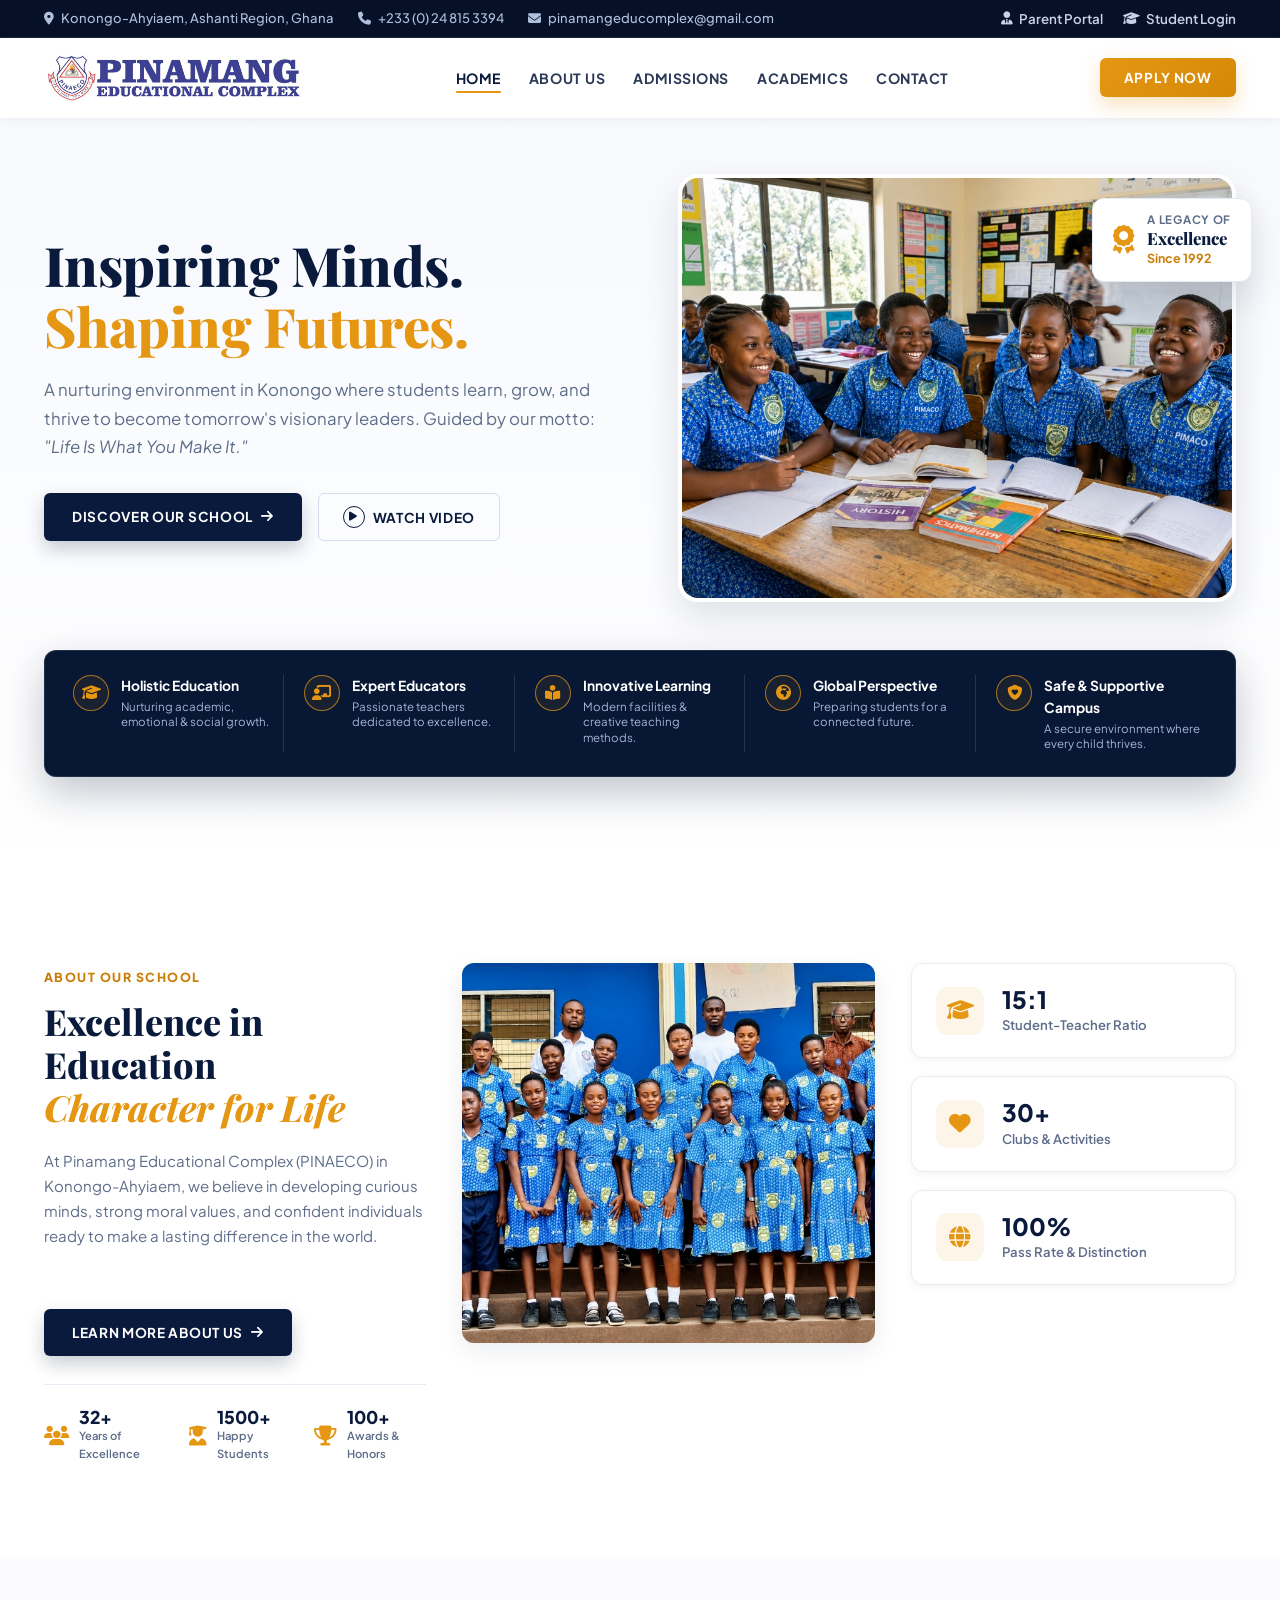
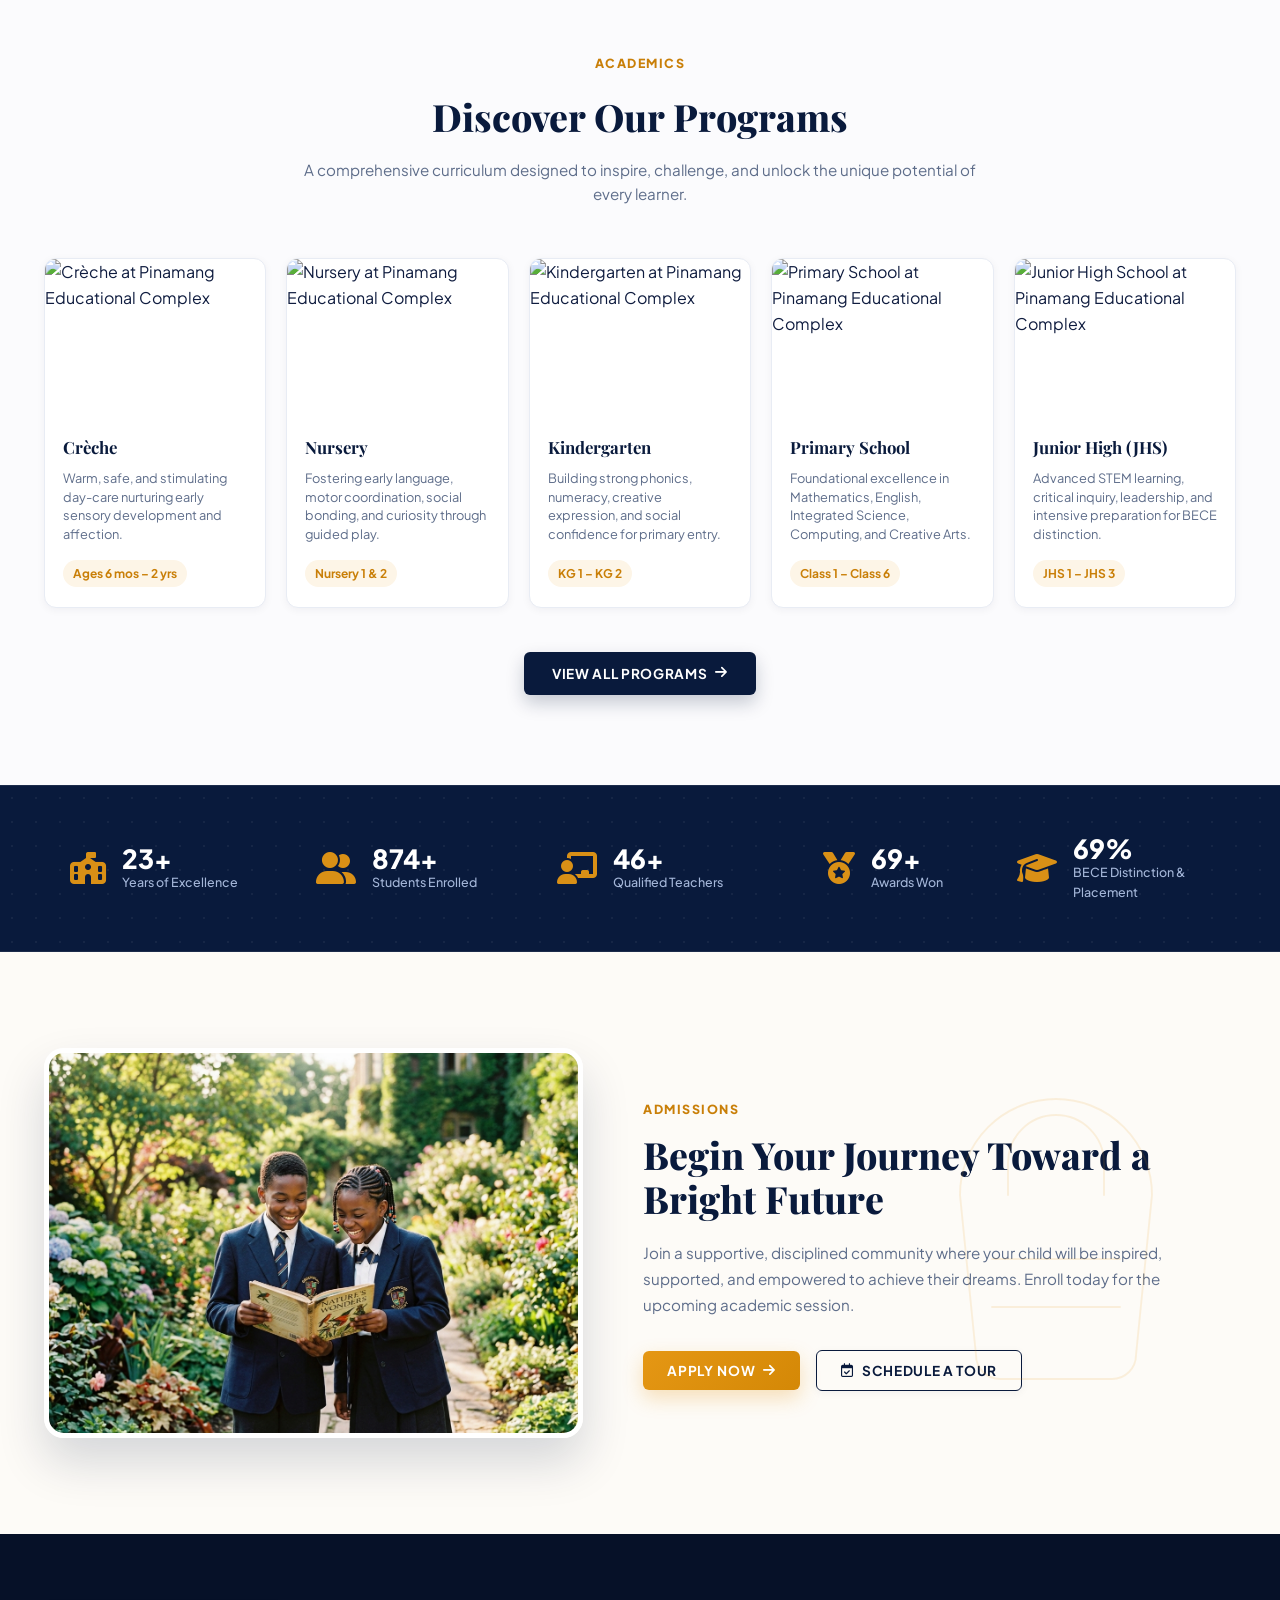
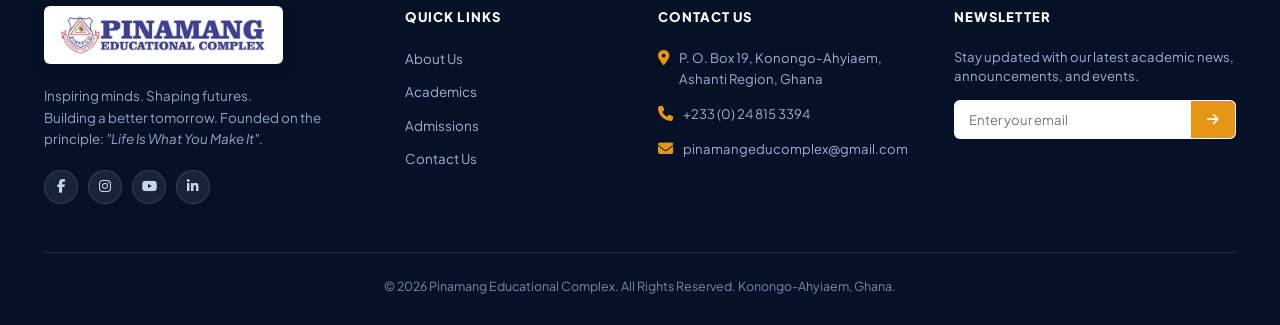
==== commit 2c42cb0d: "feat(mobile): add centered school crest badge above hero section content on mobile" ====
--- a/index.html
+++ b/index.html
@@ -179,6 +179,9 @@
       <div class="hero-grid">
         <!-- Hero Text -->
         <div class="hero-content">
+          <div class="hero-mobile-crest" aria-hidden="true">
+            <img src="assets/images/favicon.png" alt="Pinamang Educational Complex Crest" width="64" height="64">
+          </div>
           <h1 class="hero-title">
             Inspiring Minds.
             <span class="title-accent">Shaping Futures.</span>
--- a/styles.css
+++ b/styles.css
@@ -312,6 +312,10 @@
   max-width: 580px;
 }
 
+.hero-mobile-crest {
+  display: none;
+}
+
 .hero-title {
   font-family: var(--font-serif);
   font-size: 3.4rem;
@@ -1444,6 +1448,24 @@
     text-align: center;
     margin: 0 auto;
   }
+  .hero-mobile-crest {
+    display: flex;
+    align-items: center;
+    justify-content: center;
+    margin: 0 auto 16px;
+    width: 68px;
+    height: 68px;
+    background: var(--white);
+    border-radius: 50%;
+    padding: 8px;
+    box-shadow: 0 6px 18px rgba(9, 26, 60, 0.08);
+    border: 2px solid rgba(229, 151, 20, 0.3);
+  }
+  .hero-mobile-crest img {
+    width: 100%;
+    height: 100%;
+    object-fit: contain;
+  }
   .hero-title {
     font-size: 2.1rem;
     line-height: 1.15;
@@ -1482,25 +1504,22 @@
     flex-direction: row;
     justify-content: center;
     align-items: center;
-    gap: 12px;
     margin: 0 auto;
     width: 100%;
-    flex-wrap: wrap;
   }
   .hero-btn-group .btn-navy {
     width: auto;
-    padding: 12px 24px;
-    font-size: 0.84rem;
+    max-width: max-content;
+    padding: 13px 32px;
+    font-size: 0.86rem;
     justify-content: center;
     white-space: nowrap;
+    margin: 0 auto;
+    display: inline-flex;
+    align-self: center;
   }
   .hero-btn-group .btn-outline-video {
-    width: auto;
-    padding: 11px 22px;
-    font-size: 0.84rem;
-    justify-content: center;
-    white-space: nowrap;
-    background: var(--white);
+    display: none !important;
   }
 
   /* ── Features bar ── */
@@ -1759,19 +1778,28 @@
 
   /* ── Hero ── */
   .hero-section { padding: 18px 0 24px; }
+  .hero-mobile-crest {
+    width: 56px;
+    height: 56px;
+    padding: 6px;
+    margin-bottom: 12px;
+  }
   .hero-title { font-size: 1.85rem; line-height: 1.18; margin-bottom: 12px; }
   .hero-subtitle { font-size: 0.9rem; line-height: 1.55; margin-bottom: 18px; }
   .hero-btn-group {
-    gap: 10px;
     width: 100%;
-    max-width: 440px;
-  }
-  .hero-btn-group .btn-navy,
+    max-width: 100%;
+    justify-content: center;
+  }
+  .hero-btn-group .btn-navy {
+    width: auto;
+    max-width: max-content;
+    padding: 12px 28px;
+    font-size: 0.82rem;
+    margin: 0 auto;
+  }
   .hero-btn-group .btn-outline-video {
-    flex: 1 1 calc(50% - 6px);
-    min-width: 140px;
-    padding: 11px 14px;
-    font-size: 0.78rem;
+    display: none !important;
   }
   .hero-image-card img { height: 210px; }
 
@@ -1862,15 +1890,18 @@
   .hero-title { font-size: 1.65rem; }
   .hero-image-card img { height: 190px; }
   .hero-btn-group {
-    flex-direction: column;
     width: 100%;
-    max-width: 320px;
+    justify-content: center;
+  }
+  .hero-btn-group .btn-navy {
+    width: auto;
+    max-width: max-content;
+    padding: 12px 24px;
+    font-size: 0.8rem;
     margin: 0 auto;
   }
-  .hero-btn-group .btn-navy,
   .hero-btn-group .btn-outline-video {
-    width: 100%;
-    flex: none;
+    display: none !important;
   }
   .floating-features-bar { padding: 14px 12px; }
   .programs-grid { grid-template-columns: 1fr; gap: 10px; }
